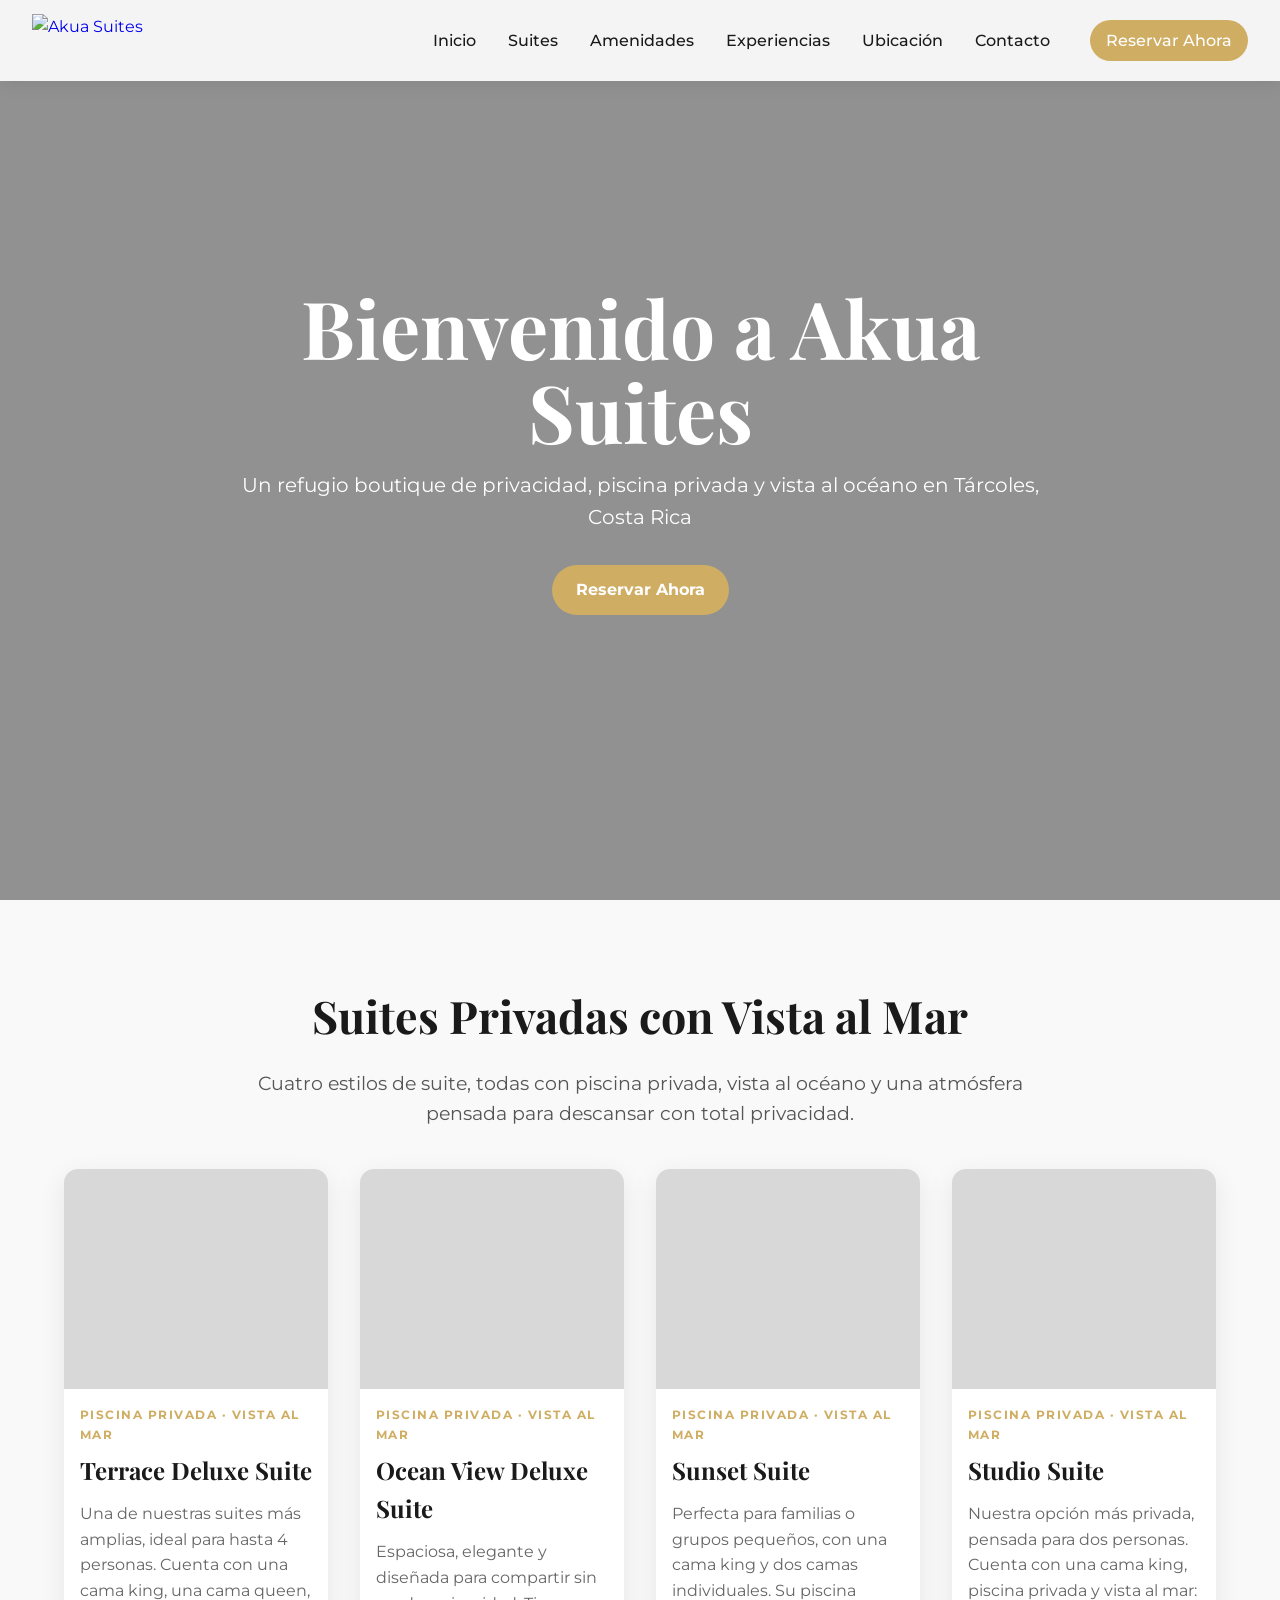
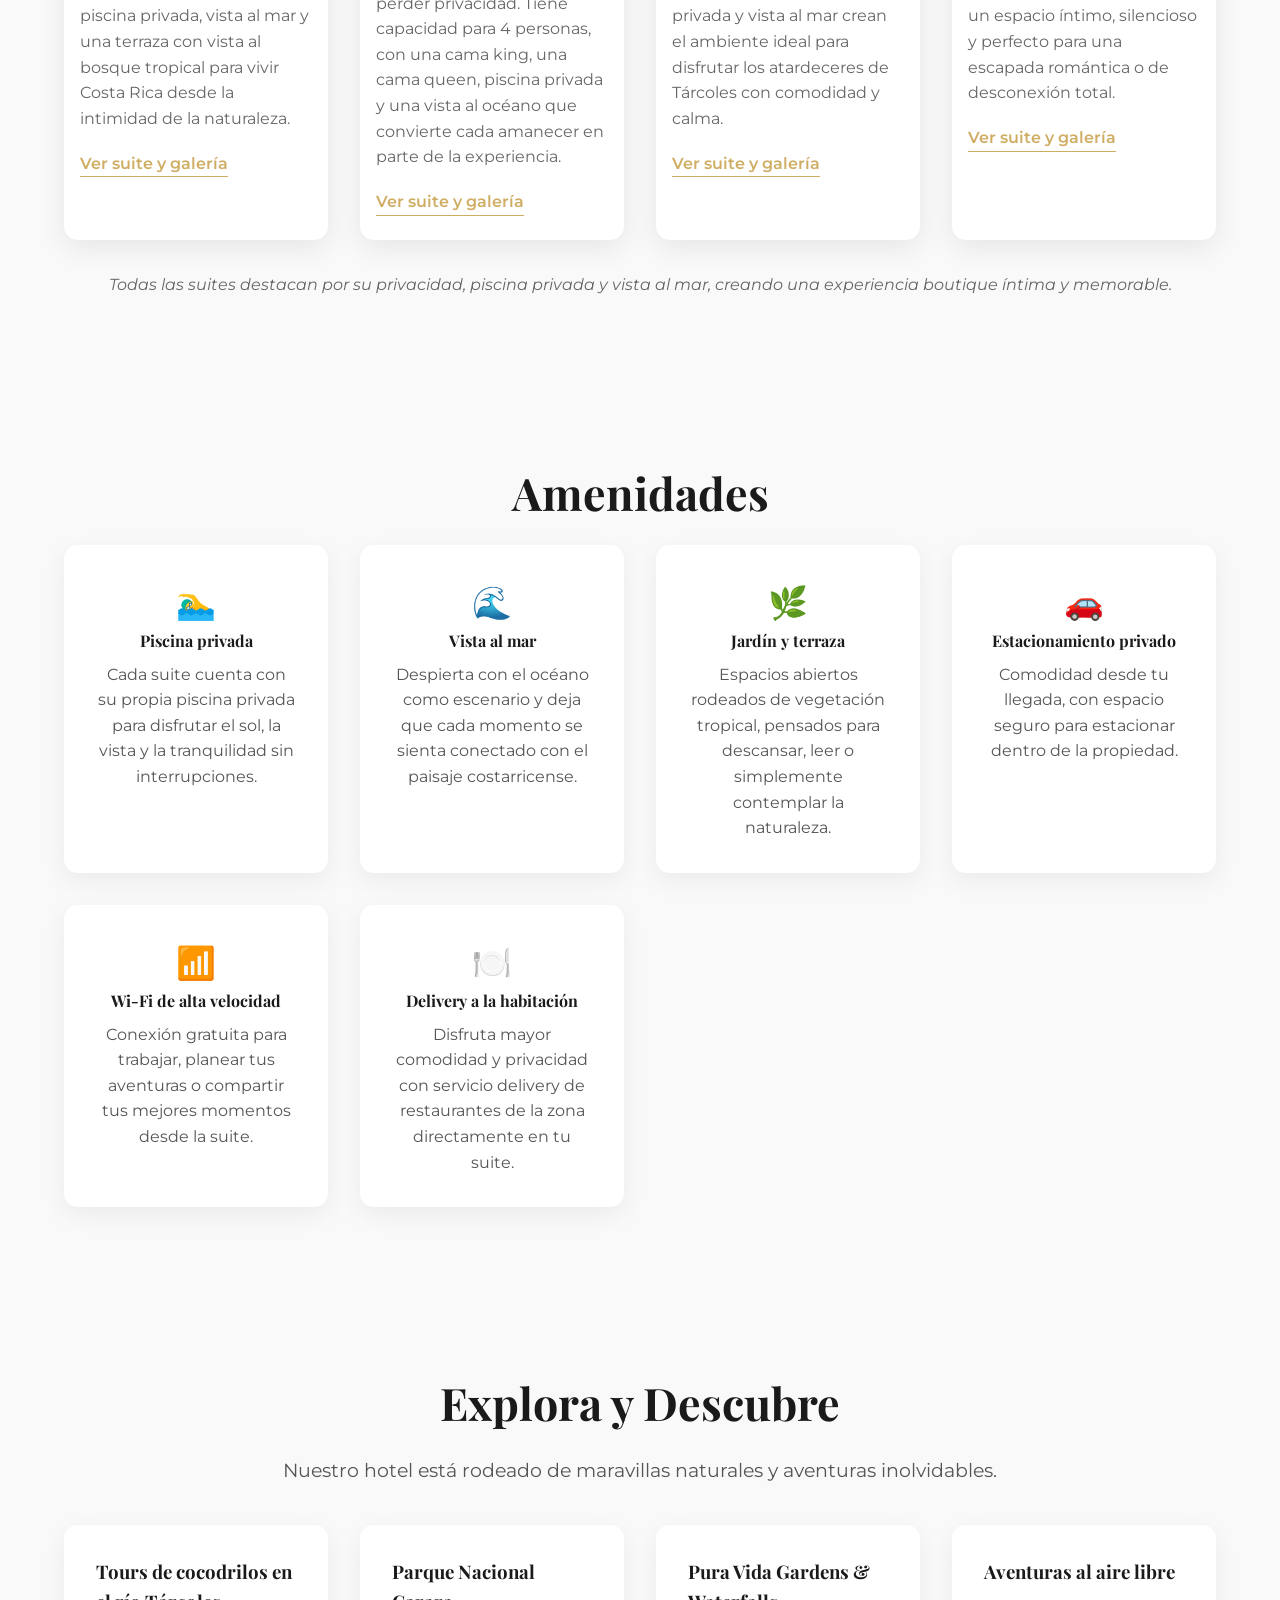
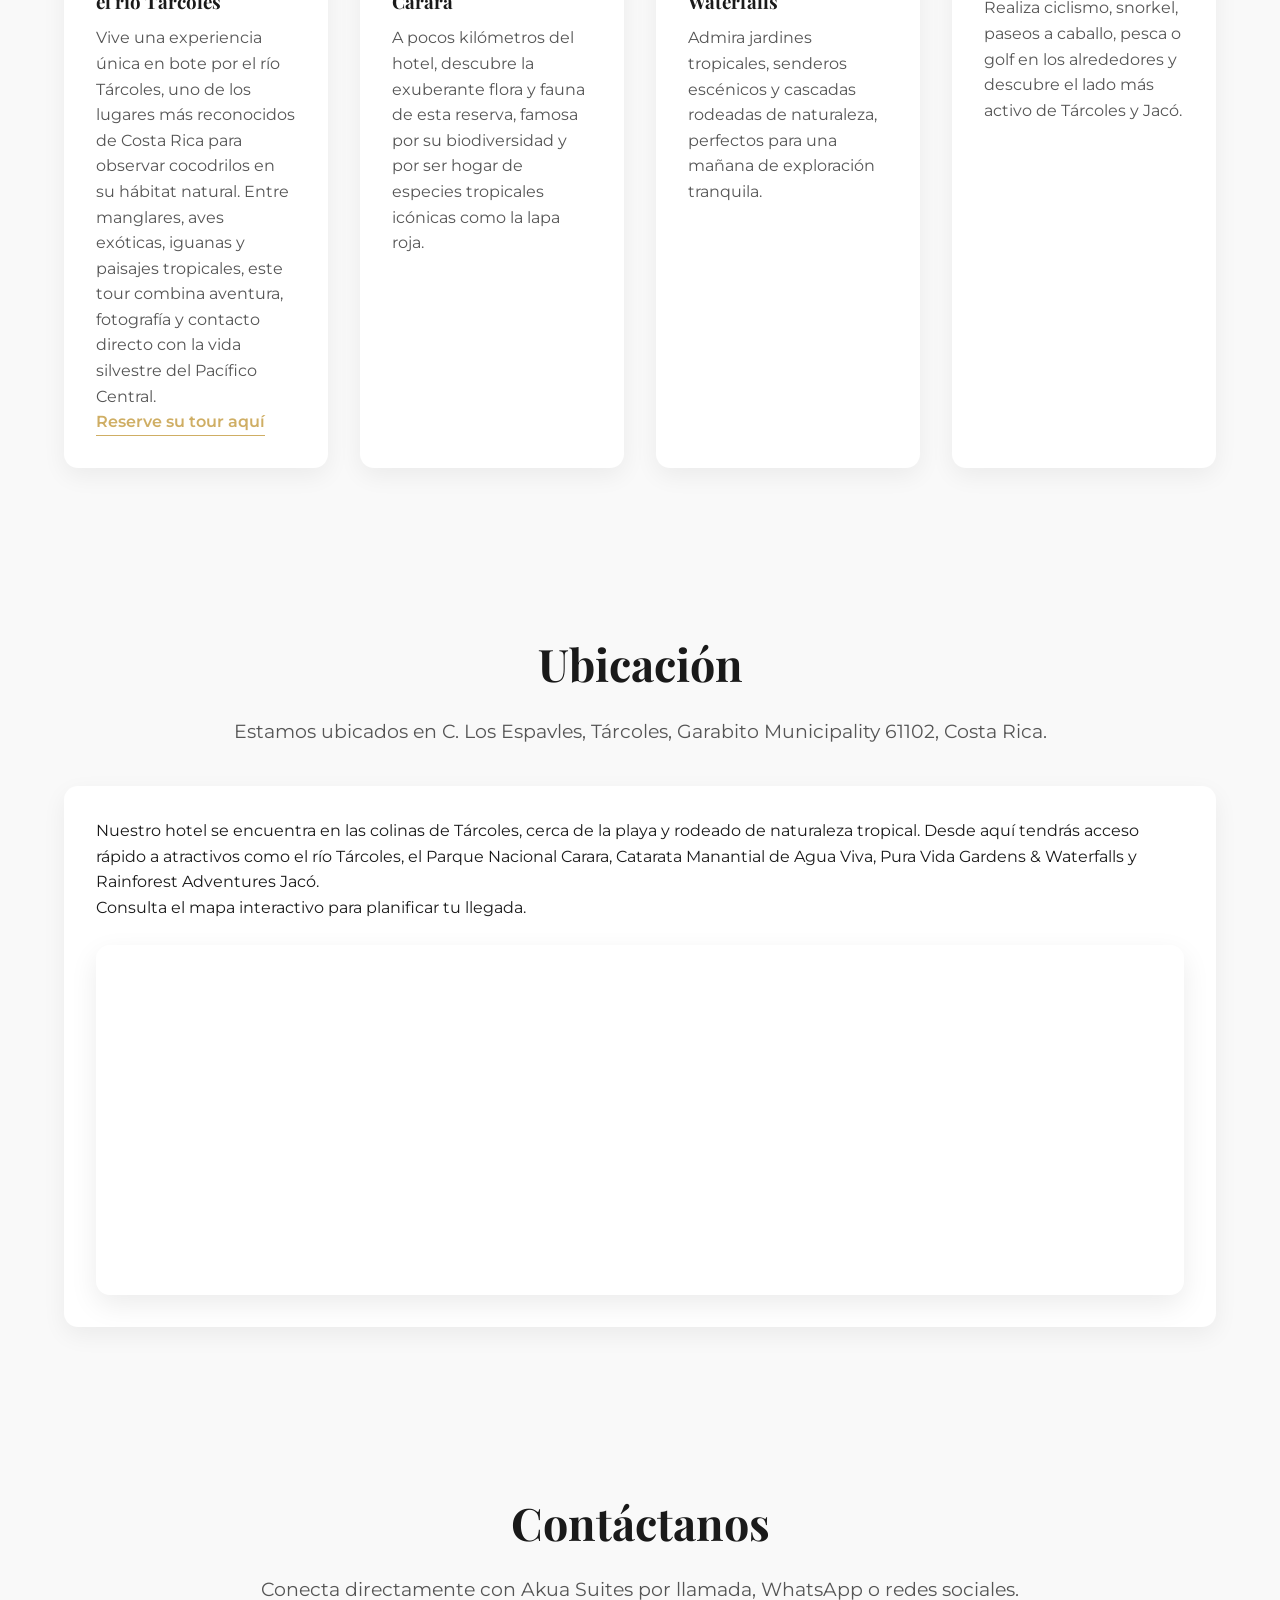
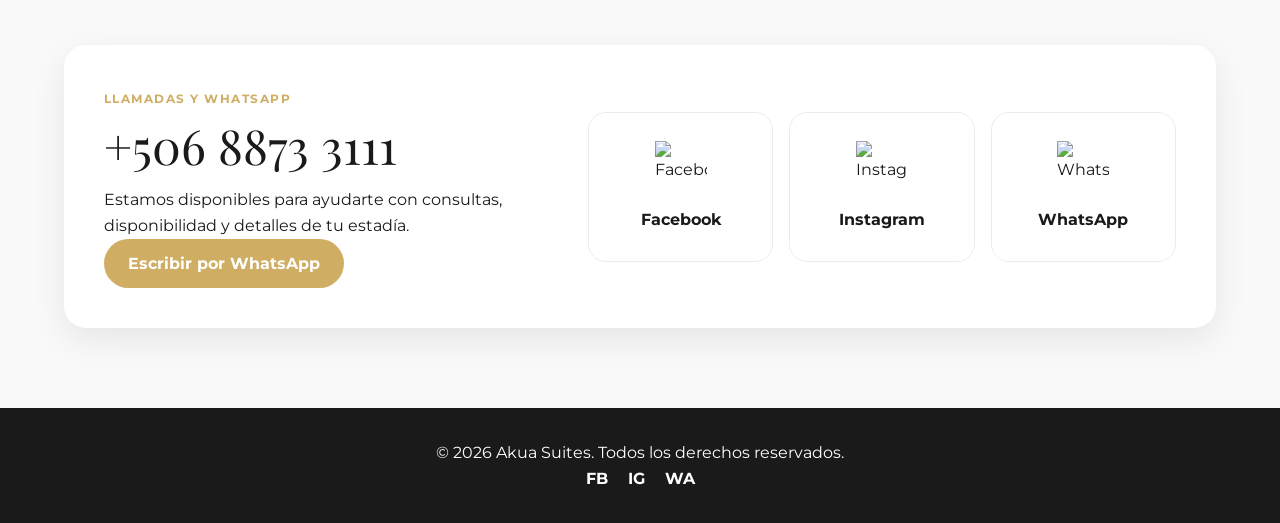
==== index.html @ 4c52f5fa "Add files via upload" ====
<!DOCTYPE html>
<html lang="es">
<head>
    <meta charset="UTF-8">
    <meta name="viewport" content="width=device-width, initial-scale=1.0">
    <title>Akua Suites – Boutique Ocean View Hotel in Tárcoles, Costa Rica</title>
    <link href="https://fonts.googleapis.com/css2?family=Playfair+Display:wght@400;600;700&family=Montserrat:wght@300;400;600&display=swap" rel="stylesheet">
    <link rel="stylesheet" href="styles.css">
    <script defer src="script.js"></script>
</head>
<body>
    
<header class="navbar">
    <a href="#home" class="brand" aria-label="Akua Suites inicio">
        <img src="images/logo.avif" alt="Akua Suites" class="logo-img">
    </a>
    <nav id="nav" class="nav-links">
        <a href="#home">Inicio</a>
        <a href="#suites">Suites</a>
        <a href="#amenities">Amenidades</a>
        <a href="#experiences">Experiencias</a>
        <a href="#location">Ubicación</a>
        <a href="#contact">Contacto</a>
        <a href="https://example.com/book" class="btn-book" target="_blank" rel="noopener">Reservar Ahora</a>
    </nav>
    <button class="hamburger" aria-label="Abrir menú de navegación" aria-expanded="false" aria-controls="nav">
        <span></span><span></span><span></span>
    </button>
</header>


    <section id="home" class="hero">
        <div class="hero-content">
            <h1>Bienvenido a Akua Suites</h1>
            <p>Un refugio boutique de privacidad, piscina privada y vista al océano en Tárcoles, Costa Rica</p>
            <a href="https://example.com/book" class="btn-primary" target="_blank" rel="noopener">Reservar Ahora</a>
        </div>
    </section>

    <section id="suites" class="section suites">
        <div class="container">
            <h2 class="section-title">Suites Privadas con Vista al Mar</h2>
            <p class="section-subtitle">Cuatro estilos de suite, todas con piscina privada, vista al océano y una atmósfera pensada para descansar con total privacidad.</p>
            <div class="suite-grid">

                <a class="suite-item suite-link reveal" href="suites/terrace-deluxe-suite.html" aria-label="Ver más fotos de Terrace Deluxe Suite">
                    <div class="suite-image" style="background-image:url('images/terrace-deluxe-suite.webp');"></div>
                    <div class="suite-card-content">
                        <p class="suite-label">Piscina privada · Vista al mar</p>
                        <h3>Terrace Deluxe Suite</h3>
                        <p>Una de nuestras suites más amplias, ideal para hasta 4 personas. Cuenta con una cama king, una cama queen, piscina privada, vista al mar y una terraza con vista al bosque tropical para vivir Costa Rica desde la intimidad de la naturaleza.</p>
                        <span class="text-link">Ver suite y galería</span>
                    </div>
                </a>

                <a class="suite-item suite-link reveal" href="suites/ocean-view-deluxe-suite.html" aria-label="Ver más fotos de Ocean View Deluxe Suite">
                    <div class="suite-image" style="background-image:url('images/ocean-view-deluxe-suite.webp');"></div>
                    <div class="suite-card-content">
                        <p class="suite-label">Piscina privada · Vista al mar</p>
                        <h3>Ocean View Deluxe Suite</h3>
                        <p>Espaciosa, elegante y diseñada para compartir sin perder privacidad. Tiene capacidad para 4 personas, con una cama king, una cama queen, piscina privada y una vista al océano que convierte cada amanecer en parte de la experiencia.</p>
                        <span class="text-link">Ver suite y galería</span>
                    </div>
                </a>

                <a class="suite-item suite-link reveal" href="suites/sunset-suite.html" aria-label="Ver más fotos de Sunset Suite">
                    <div class="suite-image" style="background-image:url('images/sunset-suite.jpg');"></div>
                    <div class="suite-card-content">
                        <p class="suite-label">Piscina privada · Vista al mar</p>
                        <h3>Sunset Suite</h3>
                        <p>Perfecta para familias o grupos pequeños, con una cama king y dos camas individuales. Su piscina privada y vista al mar crean el ambiente ideal para disfrutar los atardeceres de Tárcoles con comodidad y calma.</p>
                        <span class="text-link">Ver suite y galería</span>
                    </div>
                </a>

                <a class="suite-item suite-link reveal" href="suites/studio-suite.html" aria-label="Ver más fotos de Studio Suite">
                    <div class="suite-image" style="background-image:url('images/studio-suite.jpg');"></div>
                    <div class="suite-card-content">
                        <p class="suite-label">Piscina privada · Vista al mar</p>
                        <h3>Studio Suite</h3>
                        <p>Nuestra opción más privada, pensada para dos personas. Cuenta con una cama king, piscina privada y vista al mar: un espacio íntimo, silencioso y perfecto para una escapada romántica o de desconexión total.</p>
                        <span class="text-link">Ver suite y galería</span>
                    </div>
                </a>
            </div>
            <p class="suite-note">Todas las suites destacan por su privacidad, piscina privada y vista al mar, creando una experiencia boutique íntima y memorable.</p>
        </div>
    </section>

    <section id="amenities" class="section amenities">
        <div class="container">
            <h2 class="section-title">Amenidades</h2>
            <div class="amenities-grid">
                <div class="amenity-item reveal">
                    <span class="amenity-icon">🏊‍♂️</span>
                    <h4>Piscina privada</h4>
                    <p>Cada suite cuenta con su propia piscina privada para disfrutar el sol, la vista y la tranquilidad sin interrupciones.</p>
                </div>
                <div class="amenity-item reveal">
                    <span class="amenity-icon">🌊</span>
                    <h4>Vista al mar</h4>
                    <p>Despierta con el océano como escenario y deja que cada momento se sienta conectado con el paisaje costarricense.</p>
                </div>
                <div class="amenity-item reveal">
                    <span class="amenity-icon">🌿</span>
                    <h4>Jardín y terraza</h4>
                    <p>Espacios abiertos rodeados de vegetación tropical, pensados para descansar, leer o simplemente contemplar la naturaleza.</p>
                </div>
                <div class="amenity-item reveal">
                    <span class="amenity-icon">🚗</span>
                    <h4>Estacionamiento privado</h4>
                    <p>Comodidad desde tu llegada, con espacio seguro para estacionar dentro de la propiedad.</p>
                </div>
                <div class="amenity-item reveal">
                    <span class="amenity-icon">📶</span>
                    <h4>Wi‑Fi de alta velocidad</h4>
                    <p>Conexión gratuita para trabajar, planear tus aventuras o compartir tus mejores momentos desde la suite.</p>
                </div>
                <div class="amenity-item reveal">
                    <span class="amenity-icon">🍽️</span>
                    <h4>Delivery a la habitación</h4>
                    <p>Disfruta mayor comodidad y privacidad con servicio delivery de restaurantes de la zona directamente en tu suite.</p>
                </div>
            </div>
        </div>
    </section>

    <section id="experiences" class="section experiences">
        <div class="container">
            <h2 class="section-title">Explora y Descubre</h2>
            <p class="section-subtitle">Nuestro hotel está rodeado de maravillas naturales y aventuras inolvidables.</p>
            <div class="experience-grid">
                <div class="experience-item reveal">
                    <h3>Tours de cocodrilos en el río Tárcoles</h3>
                    <p>Vive una experiencia única en bote por el río Tárcoles, uno de los lugares más reconocidos de Costa Rica para observar cocodrilos en su hábitat natural. Entre manglares, aves exóticas, iguanas y paisajes tropicales, este tour combina aventura, fotografía y contacto directo con la vida silvestre del Pacífico Central.</p>
                    <a href="https://crocodilemantour.com/" class="text-link" target="_blank" rel="noopener">Reserve su tour aquí</a>
                </div>
                <div class="experience-item reveal">
                    <h3>Parque Nacional Carara</h3>
                    <p>A pocos kilómetros del hotel, descubre la exuberante flora y fauna de esta reserva, famosa por su biodiversidad y por ser hogar de especies tropicales icónicas como la lapa roja.</p>
                </div>
                <div class="experience-item reveal">
                    <h3>Pura Vida Gardens &amp; Waterfalls</h3>
                    <p>Admira jardines tropicales, senderos escénicos y cascadas rodeadas de naturaleza, perfectos para una mañana de exploración tranquila.</p>
                </div>
                <div class="experience-item reveal">
                    <h3>Aventuras al aire libre</h3>
                    <p>Realiza ciclismo, snorkel, paseos a caballo, pesca o golf en los alrededores y descubre el lado más activo de Tárcoles y Jacó.</p>
                </div>
            </div>
        </div>
    </section>

    <section id="location" class="section location">
        <div class="container">
            <h2 class="section-title">Ubicación</h2>
            <p class="section-subtitle">Estamos ubicados en C. Los Espavles, Tárcoles, Garabito Municipality 61102, Costa Rica.</p>
            <div class="location-content reveal">
                <p>Nuestro hotel se encuentra en las colinas de Tárcoles, cerca de la playa y rodeado de naturaleza tropical. Desde aquí tendrás acceso rápido a atractivos como el río Tárcoles, el Parque Nacional Carara, Catarata Manantial de Agua Viva, Pura Vida Gardens &amp; Waterfalls y Rainforest Adventures Jacó.</p>
                <p>Consulta el mapa interactivo para planificar tu llegada.</p>
            <div class="map-embed">
                <iframe src="https://www.google.com/maps/embed?pb=!1m18!1m12!1m3!1d31457.351206685635!2d-84.62336!3d9.751756799999999!2m3!1f0!2f0!3f0!3m2!1i1024!2i768!4f13.1!3m3!1m2!1s0x8fa1c9156c6d9d81%3A0x520a463e23514352!2sAkua%20Suites!5e0!3m2!1sen!2scr!4v1777778474526!5m2!1sen!2scr" width="600" height="450" style="border:0;" allowfullscreen="" loading="lazy" referrerpolicy="no-referrer-when-downgrade"></iframe>
            </div>
            </div>
        </div>
    </section>

    <section id="contact" class="section contact">
        <div class="container">
            <h2 class="section-title">Contáctanos</h2>
            <p class="section-subtitle">Conecta directamente con Akua Suites por llamada, WhatsApp o redes sociales.</p>

            <div class="contact-social-panel reveal">
                <div class="contact-card">
                    <span class="contact-label">Llamadas y WhatsApp</span>
                    <a href="tel:+50688733111" class="contact-phone">+506 8873 3111</a>
                    <p>Estamos disponibles para ayudarte con consultas, disponibilidad y detalles de tu estadía.</p>
                    <a href="https://wa.me/50688733111" class="btn-primary" target="_blank" rel="noopener">Escribir por WhatsApp</a>
                </div>

                <div class="social-contact-grid">
                    <a href="https://www.facebook.com/Akuasuites/" class="social-card" target="_blank" rel="noopener" aria-label="Facebook de Akua Suites">
                        <img src="images/facebook-icon.png" alt="Facebook">
                        <span>Facebook</span>
                    </a>
                    <a href="https://www.instagram.com/akuasuites/" class="social-card" target="_blank" rel="noopener" aria-label="Instagram de Akua Suites">
                        <img src="images/instagram-icon.avif" alt="Instagram">
                        <span>Instagram</span>
                    </a>
                    <a href="https://wa.me/50688733111" class="social-card" target="_blank" rel="noopener" aria-label="WhatsApp de Akua Suites">
                        <img src="images/whatsapp-icon.avif" alt="WhatsApp">
                        <span>WhatsApp</span>
                    </a>
                </div>
            </div>
        </div>
    </section>

    <footer class="footer">
        <div class="container">
            <p>&copy; 2026 Akua Suites. Todos los derechos reservados.</p>
            <div class="social-icons">
                <a href="https://www.facebook.com/Akuasuites/" aria-label="Facebook" target="_blank" rel="noopener">FB</a>
                <a href="https://www.instagram.com/akuasuites/" aria-label="Instagram" target="_blank" rel="noopener">IG</a>
                <a href="https://wa.me/50688733111" aria-label="WhatsApp" target="_blank" rel="noopener">WA</a>
            </div>
        </div>
    </footer>
</body>
</html>
---- styles.css ----
/*
 * Akua Suites Web Styles
 */

:root {
  --primary-color: #1a1a1a;
  --accent-color: #cfae64;
  --light-color: #ffffff;
  --font-serif: 'Playfair Display', serif;
  --font-sans: 'Montserrat', sans-serif;
}

* {
  margin: 0;
  padding: 0;
  box-sizing: border-box;
}

html {
  scroll-padding-top: 92px;
}

body {
  font-family: var(--font-sans);
  line-height: 1.6;
  color: var(--primary-color);
  background-color: #f9f9f9;
  scroll-behavior: smooth;
}

.navbar {
  position: fixed;
  top: 0;
  width: 100%;
  min-height: 78px;
  background-color: rgba(255, 255, 255, 0.9);
  backdrop-filter: blur(16px);
  -webkit-backdrop-filter: blur(16px);
  box-shadow: 0 2px 18px rgba(0, 0, 0, 0.08);
  display: flex;
  justify-content: space-between;
  align-items: center;
  padding: 0.85rem 2rem;
  z-index: 1000;
}

.brand {
  display: inline-flex;
  align-items: center;
  text-decoration: none;
}

.logo-img {
  height: 54px;
  width: auto;
  display: block;
  object-fit: contain;
}

.navbar .nav-links {
  display: flex;
  gap: 1rem;
  align-items: center;
}

.navbar .nav-links a {
  text-decoration: none;
  color: var(--primary-color);
  font-weight: 500;
  position: relative;
  padding: 0.5rem;
  transition: color 0.3s ease;
}

.navbar .nav-links a:hover {
  color: var(--accent-color);
}

.btn-book {
  background-color: var(--accent-color);
  color: var(--light-color) !important;
  padding: 0.5rem 1rem !important;
  border-radius: 999px;
  font-weight: bold;
  margin-left: 1rem;
  text-decoration: none;
}

.btn-book:hover {
  background-color: #a88841;
}

.hamburger {
  display: none;
  flex-direction: column;
  cursor: pointer;
  background: transparent;
  border: none;
  padding: 0.5rem;
}

.hamburger span {
  height: 2px;
  width: 25px;
  background: var(--primary-color);
  margin-bottom: 5px;
  border-radius: 2px;
}

.hero {
  height: 100vh;
  background-image: url('images/hero.avif');
  background-size: cover;
  background-position: center;
  position: relative;
  display: flex;
  align-items: center;
  justify-content: center;
  text-align: center;
  color: var(--light-color);
}

.hero::before,
.suite-detail-hero::before {
  content: '';
  position: absolute;
  inset: 0;
  background: rgba(0, 0, 0, 0.42);
}

.hero-content,
.suite-detail-hero-content {
  position: relative;
  max-width: 850px;
  padding: 1rem;
}

.hero h1,
.suite-detail-hero h1 {
  font-family: var(--font-serif);
  font-size: clamp(2.6rem, 7vw, 5rem);
  line-height: 1.05;
  margin-bottom: 1rem;
}

.hero p,
.suite-detail-hero p {
  font-size: 1.25rem;
  margin-bottom: 2rem;
}

.btn-primary,
.btn-secondary {
  background-color: var(--accent-color);
  color: var(--light-color);
  padding: 0.75rem 1.5rem;
  border-radius: 999px;
  text-decoration: none;
  font-weight: bold;
  transition: background-color 0.3s ease, color 0.3s ease, transform 0.3s ease;
  display: inline-block;
}

.btn-primary:hover,
.btn-secondary:hover {
  background-color: #a88841;
  color: var(--light-color);
  transform: translateY(-2px);
}

.btn-secondary {
  background-color: transparent;
  border: 2px solid var(--accent-color);
  color: var(--accent-color);
}

.btn-secondary:hover {
  background-color: var(--accent-color);
  color: var(--light-color);
}

.section {
  padding: 5rem 0;
}

.container {
  width: 90%;
  max-width: 1200px;
  margin: 0 auto;
}

.section-title {
  font-family: var(--font-serif);
  font-size: clamp(2rem, 4vw, 2.8rem);
  margin-bottom: 1rem;
  text-align: center;
}

.section-subtitle {
  font-size: 1.2rem;
  margin: 0 auto 2.5rem;
  text-align: center;
  color: #555;
  max-width: 850px;
}

.suite-grid {
  display: grid;
  grid-template-columns: repeat(auto-fit, minmax(260px, 1fr));
  gap: 2rem;
}

.suite-item {
  background-color: #fff;
  border-radius: 14px;
  overflow: hidden;
  box-shadow: 0 8px 28px rgba(0, 0, 0, 0.08);
  text-align: left;
  transition: transform 0.35s ease, box-shadow 0.35s ease;
}

.suite-link {
  display: block;
  color: inherit;
  text-decoration: none;
}

.suite-item:hover {
  transform: translateY(-7px);
  box-shadow: 0 16px 38px rgba(0, 0, 0, 0.15);
}

.suite-image {
  height: 220px;
  background-size: cover;
  background-position: center;
  background-color: #d8d8d8;
}

.suite-card-content {
  padding-bottom: 1.5rem;
}

.suite-label {
  margin: 1rem 1rem 0.25rem !important;
  color: var(--accent-color) !important;
  font-size: 0.78rem;
  text-transform: uppercase;
  letter-spacing: 0.12em;
  font-weight: 700;
}

.suite-item h3 {
  font-family: var(--font-serif);
  font-size: 1.5rem;
  margin: 0.35rem 1rem 0.75rem;
}

.suite-item p {
  margin: 0 1rem 1.2rem;
  color: #666;
}

.suite-note {
  margin-top: 2rem;
  font-style: italic;
  text-align: center;
  color: #666;
}

.amenities-grid,
.experience-grid,
.suite-facts {
  display: grid;
  gap: 2rem;
}

.amenities-grid {
  grid-template-columns: repeat(auto-fit, minmax(220px, 1fr));
}

.experience-grid {
  grid-template-columns: repeat(auto-fit, minmax(250px, 1fr));
}

.amenity-item,
.experience-item,
.fact-card {
  background-color: #fff;
  padding: 2rem;
  border-radius: 14px;
  text-align: center;
  box-shadow: 0 8px 24px rgba(0, 0, 0, 0.06);
  transition: transform 0.3s ease;
}

.experience-item {
  text-align: left;
}

.amenity-item:hover,
.experience-item:hover,
.fact-card:hover {
  transform: translateY(-5px);
}

.amenity-icon {
  font-size: 2rem;
  margin-bottom: 0.5rem;
}

.amenity-item h4,
.experience-item h3,
.fact-card h3 {
  font-family: var(--font-serif);
  margin-bottom: 0.5rem;
}

.amenity-item p,
.experience-item p,
.fact-card p {
  color: #555;
}

.text-link {
  display: inline-block;
  margin: 0 1rem;
  color: var(--accent-color);
  font-weight: 600;
  text-decoration: none;
  border-bottom: 1px solid var(--accent-color);
  transition: opacity 0.3s ease;
}

.experience-item .text-link {
  margin-left: 0;
}

.text-link:hover {
  opacity: 0.7;
}

.location-content {
  background-color: #fff;
  padding: 2rem;
  border-radius: 14px;
  box-shadow: 0 8px 24px rgba(0, 0, 0, 0.06);
}

.map-embed {
  width: 100%;
  height: 350px;
  border-radius: 14px;
  overflow: hidden;
  margin-top: 1.5rem;
  box-shadow: 0 10px 28px rgba(0, 0, 0, 0.08);
}

.map-embed iframe {
  width: 100%;
  height: 100%;
  display: block;
}

.contact-content {
  display: flex;
  flex-wrap: wrap;
  gap: 2rem;
}

.contact-form,
.contact-info {
  flex: 1 1 300px;
}

.contact-form label {
  display: block;
  margin-bottom: 0.5rem;
  font-weight: bold;
}

.contact-form input,
.contact-form textarea {
  width: 100%;
  padding: 0.75rem;
  border: 1px solid #ccc;
  border-radius: 8px;
  margin-bottom: 1rem;
}

.contact-info p {
  margin-bottom: 1rem;
}

.footer {
  background-color: var(--primary-color);
  color: var(--light-color);
  padding: 2rem 0;
  text-align: center;
}

.footer .social-icons a {
  margin: 0 0.5rem;
  color: var(--light-color);
  text-decoration: none;
  font-weight: bold;
}

.footer .social-icons a:hover {
  color: var(--accent-color);
}

/* Suite detail pages */
.suite-detail-hero {
  min-height: 78vh;
  background-size: cover;
  background-position: center;
  position: relative;
  display: flex;
  align-items: center;
  justify-content: center;
  text-align: center;
  color: var(--light-color);
  padding-top: 82px;
}

.suite-facts {
  grid-template-columns: repeat(auto-fit, minmax(220px, 1fr));
}

.suite-gallery {
  display: grid;
  grid-template-columns: 1.3fr 1fr 1fr;
  grid-auto-rows: 260px;
  gap: 1rem;
}

.gallery-item {
  background-size: cover;
  background-position: center;
  background-color: #d8d8d8;
  border-radius: 18px;
  overflow: hidden;
  position: relative;
}

.gallery-item::after {
  position: absolute;
  inset: auto 1rem 1rem 1rem;
  background: rgba(255, 255, 255, 0.82);
  color: #333;
  padding: 0.45rem 0.75rem;
  border-radius: 999px;
  font-size: 0.8rem;
  width: max-content;
}

.gallery-item.large {
  grid-row: span 2;
}

.suite-booking-panel {
  background: #fff;
  border-radius: 20px;
  padding: 2rem;
  box-shadow: 0 12px 35px rgba(0, 0, 0, 0.08);
  display: flex;
  align-items: center;
  justify-content: space-between;
  gap: 1.5rem;
  flex-wrap: wrap;
}

.back-link {
  display: inline-block;
  margin-bottom: 2rem;
  color: var(--accent-color);
  text-decoration: none;
  font-weight: 700;
}

/* Reveal animation */
.reveal {
  opacity: 0;
  transform: translateY(40px);
  transition: opacity 0.6s ease-out, transform 0.6s ease-out;
}

.reveal.active {
  opacity: 1;
  transform: translateY(0);
}

@media (max-width: 900px) {
  .navbar .nav-links {
    position: fixed;
    top: 0;
    right: -100%;
    height: 100vh;
    width: min(78%, 360px);
    background-color: rgba(255, 255, 255, 0.97);
    flex-direction: column;
    align-items: flex-start;
    padding: 6rem 2rem 2rem;
    transition: right 0.3s ease;
    box-shadow: -10px 0 30px rgba(0, 0, 0, 0.12);
  }

  .navbar .nav-links.open {
    right: 0;
  }

  .navbar .nav-links a {
    margin: 0.4rem 0;
    font-size: 1.05rem;
  }

  .navbar .hamburger {
    display: flex;
  }

  .btn-book {
    margin-left: 0;
  }

  .section {
    padding: 4rem 0;
  }

  .hero h1,
  .suite-detail-hero h1 {
    font-size: 2.7rem;
  }

  .hero p,
  .suite-detail-hero p {
    font-size: 1rem;
  }

  .logo-img {
    height: 46px;
  }

  .suite-gallery {
    grid-template-columns: 1fr;
    grid-auto-rows: 240px;
  }

  .gallery-item.large {
    grid-row: span 1;
  }
}

@media (prefers-reduced-motion: reduce) {
  * {
    scroll-behavior: auto !important;
    transition: none !important;
  }
}


/* Contact social section */
.contact-social-panel {
  background: #fff;
  border-radius: 22px;
  padding: 2.5rem;
  box-shadow: 0 12px 35px rgba(0, 0, 0, 0.08);
  display: grid;
  grid-template-columns: 1fr 1.3fr;
  gap: 2rem;
  align-items: center;
}

.contact-card {
  text-align: left;
}

.contact-label {
  display: inline-block;
  color: var(--accent-color);
  font-size: 0.78rem;
  text-transform: uppercase;
  letter-spacing: 0.12em;
  font-weight: 700;
  margin-bottom: 0.6rem;
}

.contact-phone {
  display: block;
  font-family: var(--font-serif);
  font-size: clamp(2rem, 4vw, 3rem);
  color: var(--primary-color);
  text-decoration: none;
  line-height: 1.1;
  margin-bottom: 1rem;
}

.contact-phone:hover {
  color: var(--accent-color);
}

.social-contact-grid {
  display: grid;
  grid-template-columns: repeat(3, 1fr);
  gap: 1rem;
}

.social-card {
  min-height: 150px;
  border: 1px solid rgba(0, 0, 0, 0.08);
  border-radius: 18px;
  padding: 1.25rem;
  text-decoration: none;
  color: var(--primary-color);
  display: flex;
  flex-direction: column;
  justify-content: center;
  align-items: center;
  gap: 0.85rem;
  transition: transform 0.3s ease, box-shadow 0.3s ease, border-color 0.3s ease;
}

.social-card:hover {
  transform: translateY(-5px);
  box-shadow: 0 14px 30px rgba(0, 0, 0, 0.12);
  border-color: var(--accent-color);
}

.social-card img {
  width: 52px;
  height: 52px;
  object-fit: contain;
}

.social-card span {
  font-weight: 700;
}

@media (max-width: 768px) {
  .contact-social-panel {
    grid-template-columns: 1fr;
    padding: 1.5rem;
  }

  .social-contact-grid {
    grid-template-columns: 1fr;
  }

  .social-card {
    min-height: 110px;
  }
}


/* Corrected contact section: social only */
.contact-social-panel {
  background: #fff;
  border-radius: 22px;
  padding: 2.5rem;
  box-shadow: 0 12px 35px rgba(0, 0, 0, 0.08);
  display: grid;
  grid-template-columns: 1fr 1.3fr;
  gap: 2rem;
  align-items: center;
}

.contact-card {
  text-align: left;
}

.contact-label {
  display: inline-block;
  color: var(--accent-color);
  font-size: 0.78rem;
  text-transform: uppercase;
  letter-spacing: 0.12em;
  font-weight: 700;
  margin-bottom: 0.6rem;
}

.contact-phone {
  display: block;
  font-family: var(--font-serif);
  font-size: clamp(2rem, 4vw, 3rem);
  color: var(--primary-color);
  text-decoration: none;
  line-height: 1.1;
  margin-bottom: 1rem;
}

.contact-phone:hover {
  color: var(--accent-color);
}

.social-contact-grid {
  display: grid;
  grid-template-columns: repeat(3, 1fr);
  gap: 1rem;
}

.social-card {
  min-height: 150px;
  border: 1px solid rgba(0, 0, 0, 0.08);
  border-radius: 18px;
  padding: 1.25rem;
  text-decoration: none;
  color: var(--primary-color);
  display: flex;
  flex-direction: column;
  justify-content: center;
  align-items: center;
  gap: 0.85rem;
  transition: transform 0.3s ease, box-shadow 0.3s ease, border-color 0.3s ease;
}

.social-card:hover {
  transform: translateY(-5px);
  box-shadow: 0 14px 30px rgba(0, 0, 0, 0.12);
  border-color: var(--accent-color);
}

.social-card img {
  width: 52px;
  height: 52px;
  object-fit: contain;
}

.social-card span {
  font-weight: 700;
}

@media (max-width: 768px) {
  .contact-social-panel {
    grid-template-columns: 1fr;
    padding: 1.5rem;
  }

  .social-contact-grid {
    grid-template-columns: 1fr;
  }

  .social-card {
    min-height: 110px;
  }
}
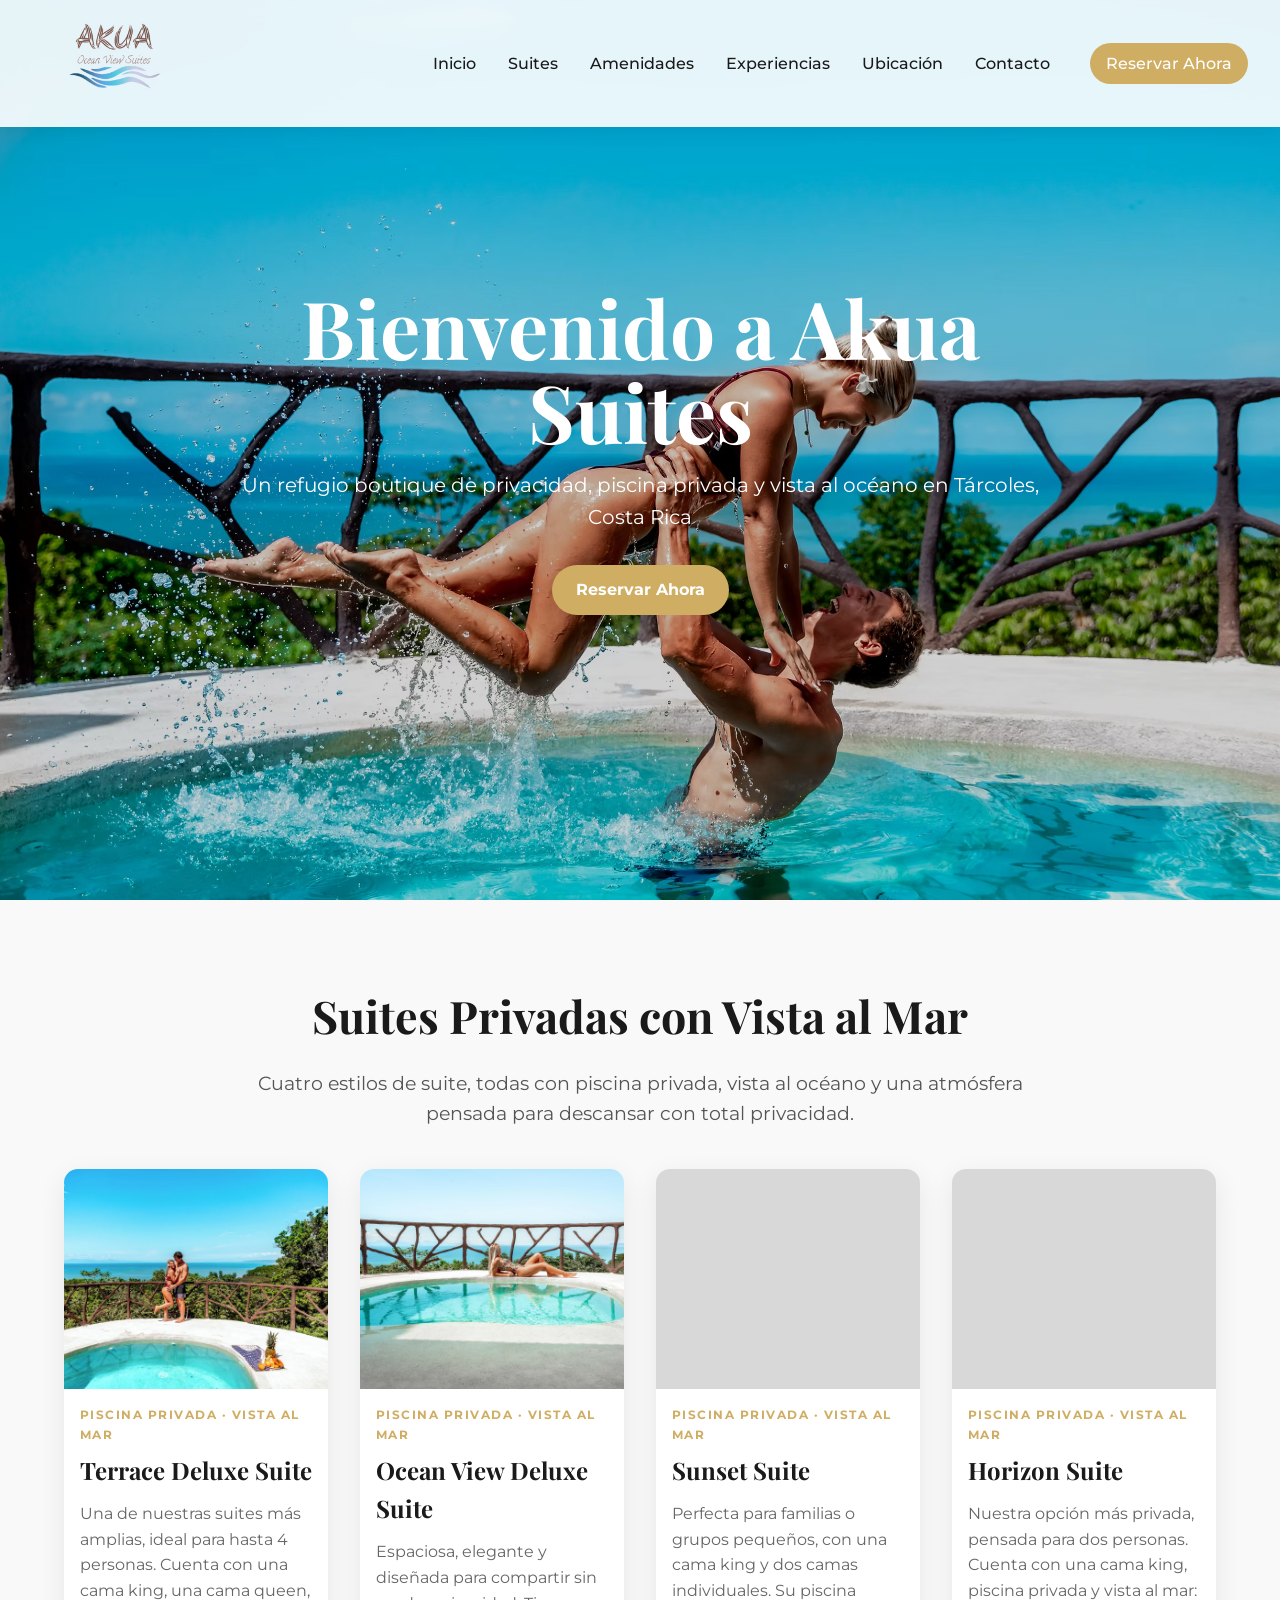
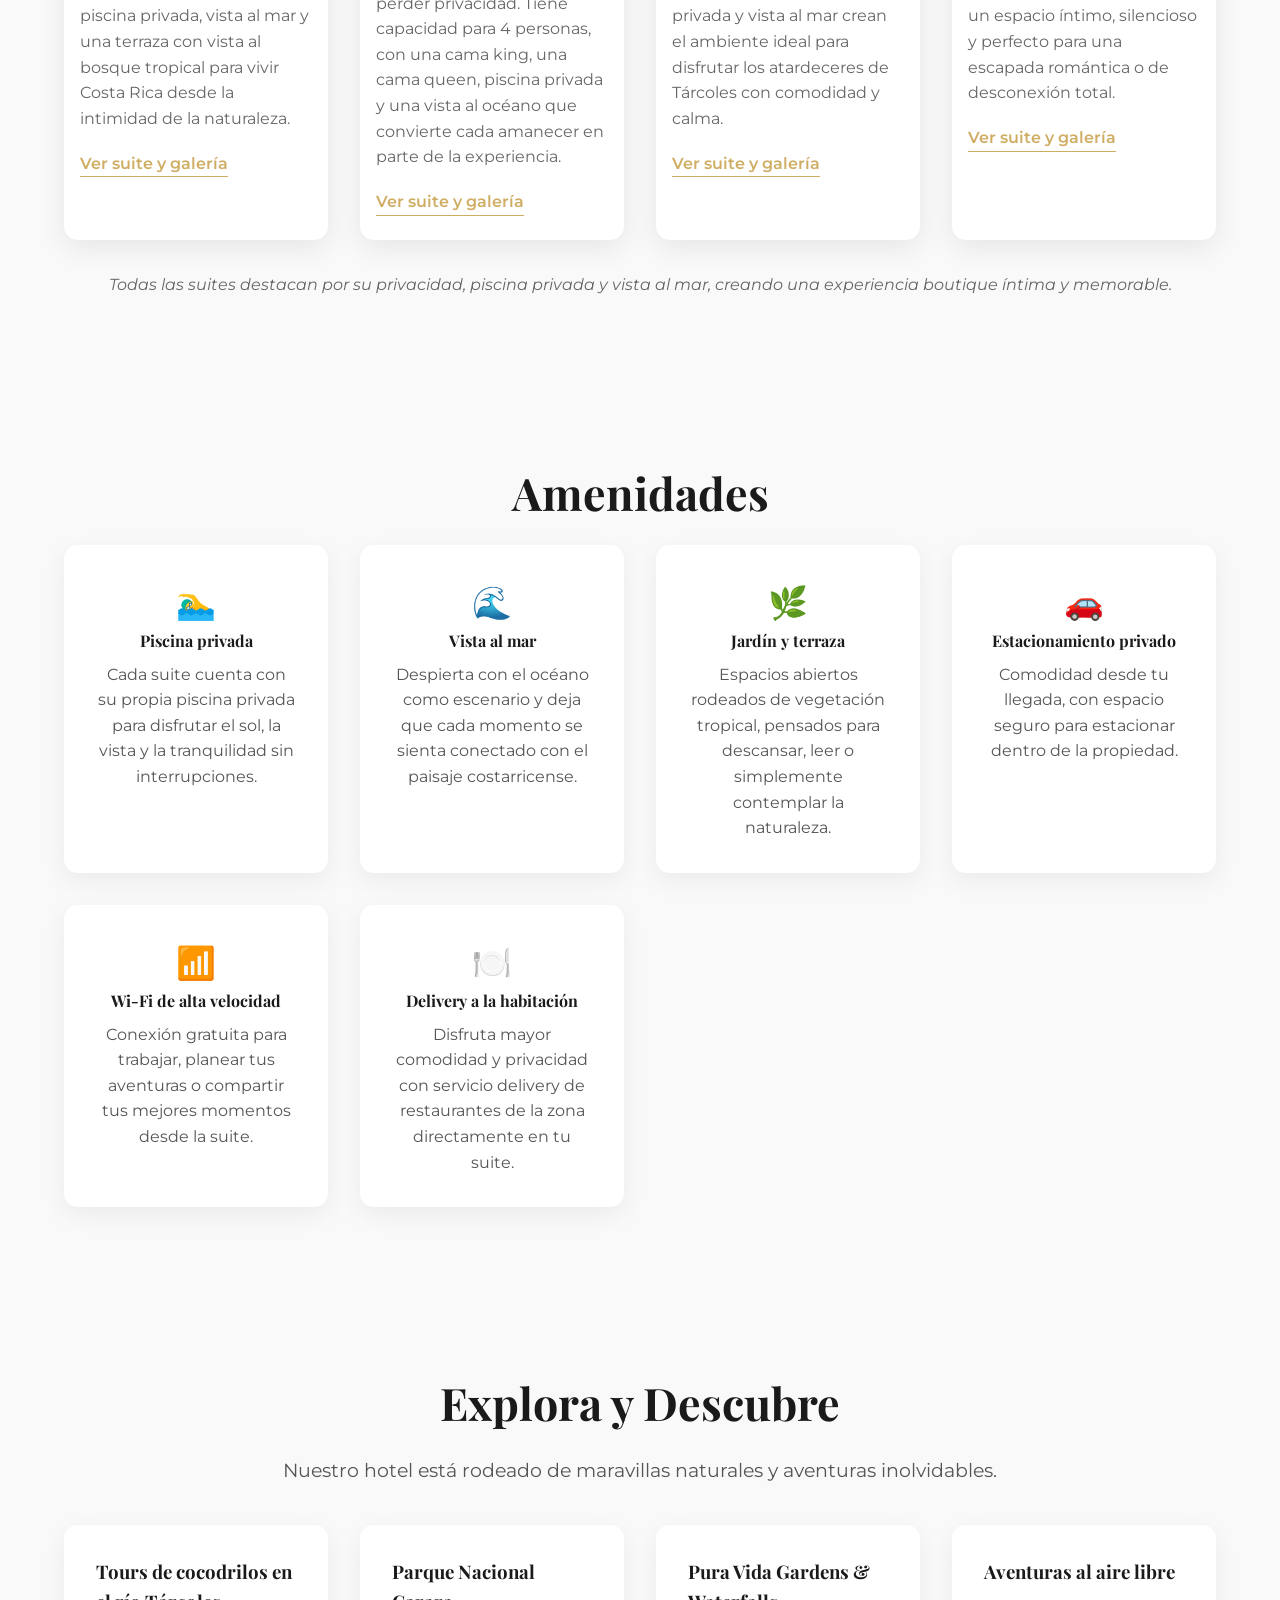
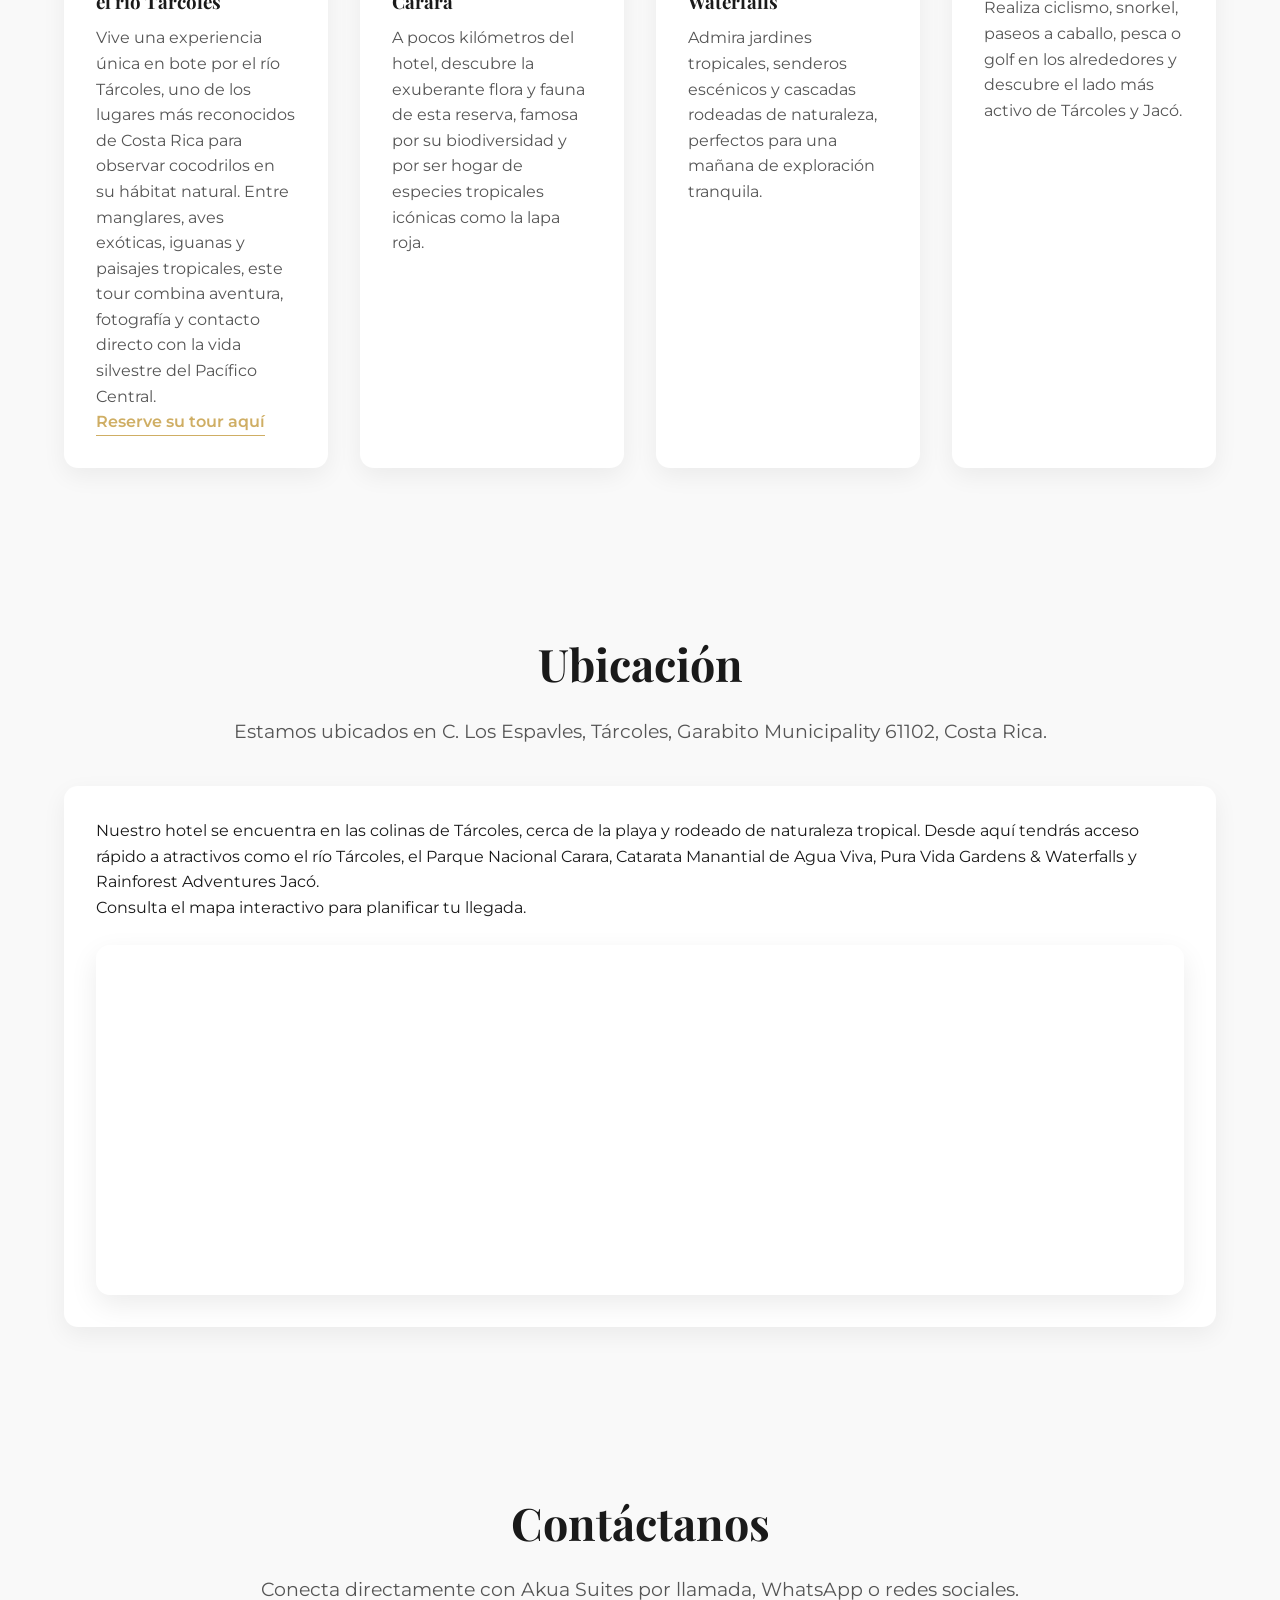
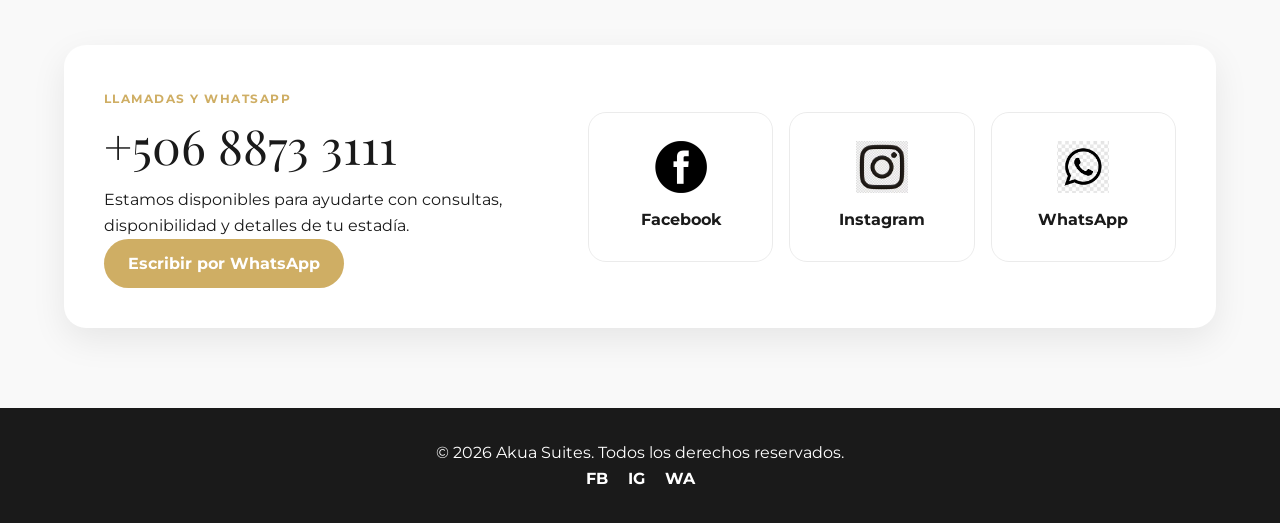
==== commit a818c7cc: "Add files via upload" ====
--- a/index.html
+++ b/index.html
@@ -73,11 +73,11 @@
                     </div>
                 </a>
 
-                <a class="suite-item suite-link reveal" href="suites/studio-suite.html" aria-label="Ver más fotos de Studio Suite">
+                <a class="suite-item suite-link reveal" href="suites/studio-suite.html" aria-label="Ver más fotos de Horizon Suite">
                     <div class="suite-image" style="background-image:url('images/studio-suite.jpg');"></div>
                     <div class="suite-card-content">
                         <p class="suite-label">Piscina privada · Vista al mar</p>
-                        <h3>Studio Suite</h3>
+                        <h3>Horizon Suite</h3>
                         <p>Nuestra opción más privada, pensada para dos personas. Cuenta con una cama king, piscina privada y vista al mar: un espacio íntimo, silencioso y perfecto para una escapada romántica o de desconexión total.</p>
                         <span class="text-link">Ver suite y galería</span>
                     </div>
@@ -133,7 +133,7 @@
                 <div class="experience-item reveal">
                     <h3>Tours de cocodrilos en el río Tárcoles</h3>
                     <p>Vive una experiencia única en bote por el río Tárcoles, uno de los lugares más reconocidos de Costa Rica para observar cocodrilos en su hábitat natural. Entre manglares, aves exóticas, iguanas y paisajes tropicales, este tour combina aventura, fotografía y contacto directo con la vida silvestre del Pacífico Central.</p>
-                    <a href="https://crocodilemantour.com/" class="text-link" target="_blank" rel="noopener">Reserve su tour aquí</a>
+                    <a href="https://wa.me/50688733111" class="text-link" target="_blank" rel="noopener">Reserve su tour aquí</a>
                 </div>
                 <div class="experience-item reveal">
                     <h3>Parque Nacional Carara</h3>
--- a/styles.css
+++ b/styles.css
@@ -51,7 +51,7 @@
 }
 
 .logo-img {
-  height: 54px;
+  height: 100px;
   width: auto;
   display: block;
   object-fit: contain;
@@ -120,12 +120,20 @@
   color: var(--light-color);
 }
 
-.hero::before,
+.hero::before {
+  content: '';
+  position: absolute;
+  inset: 0;
+  /* Main hero overlay (reduced) */
+  background: rgba(0, 0, 0, 0.18);
+}
+
 .suite-detail-hero::before {
   content: '';
   position: absolute;
   inset: 0;
-  background: rgba(0, 0, 0, 0.42);
+  /* Slightly clearer on suite pages */
+  background: rgba(0, 0, 0, 0.12);
 }
 
 .hero-content,
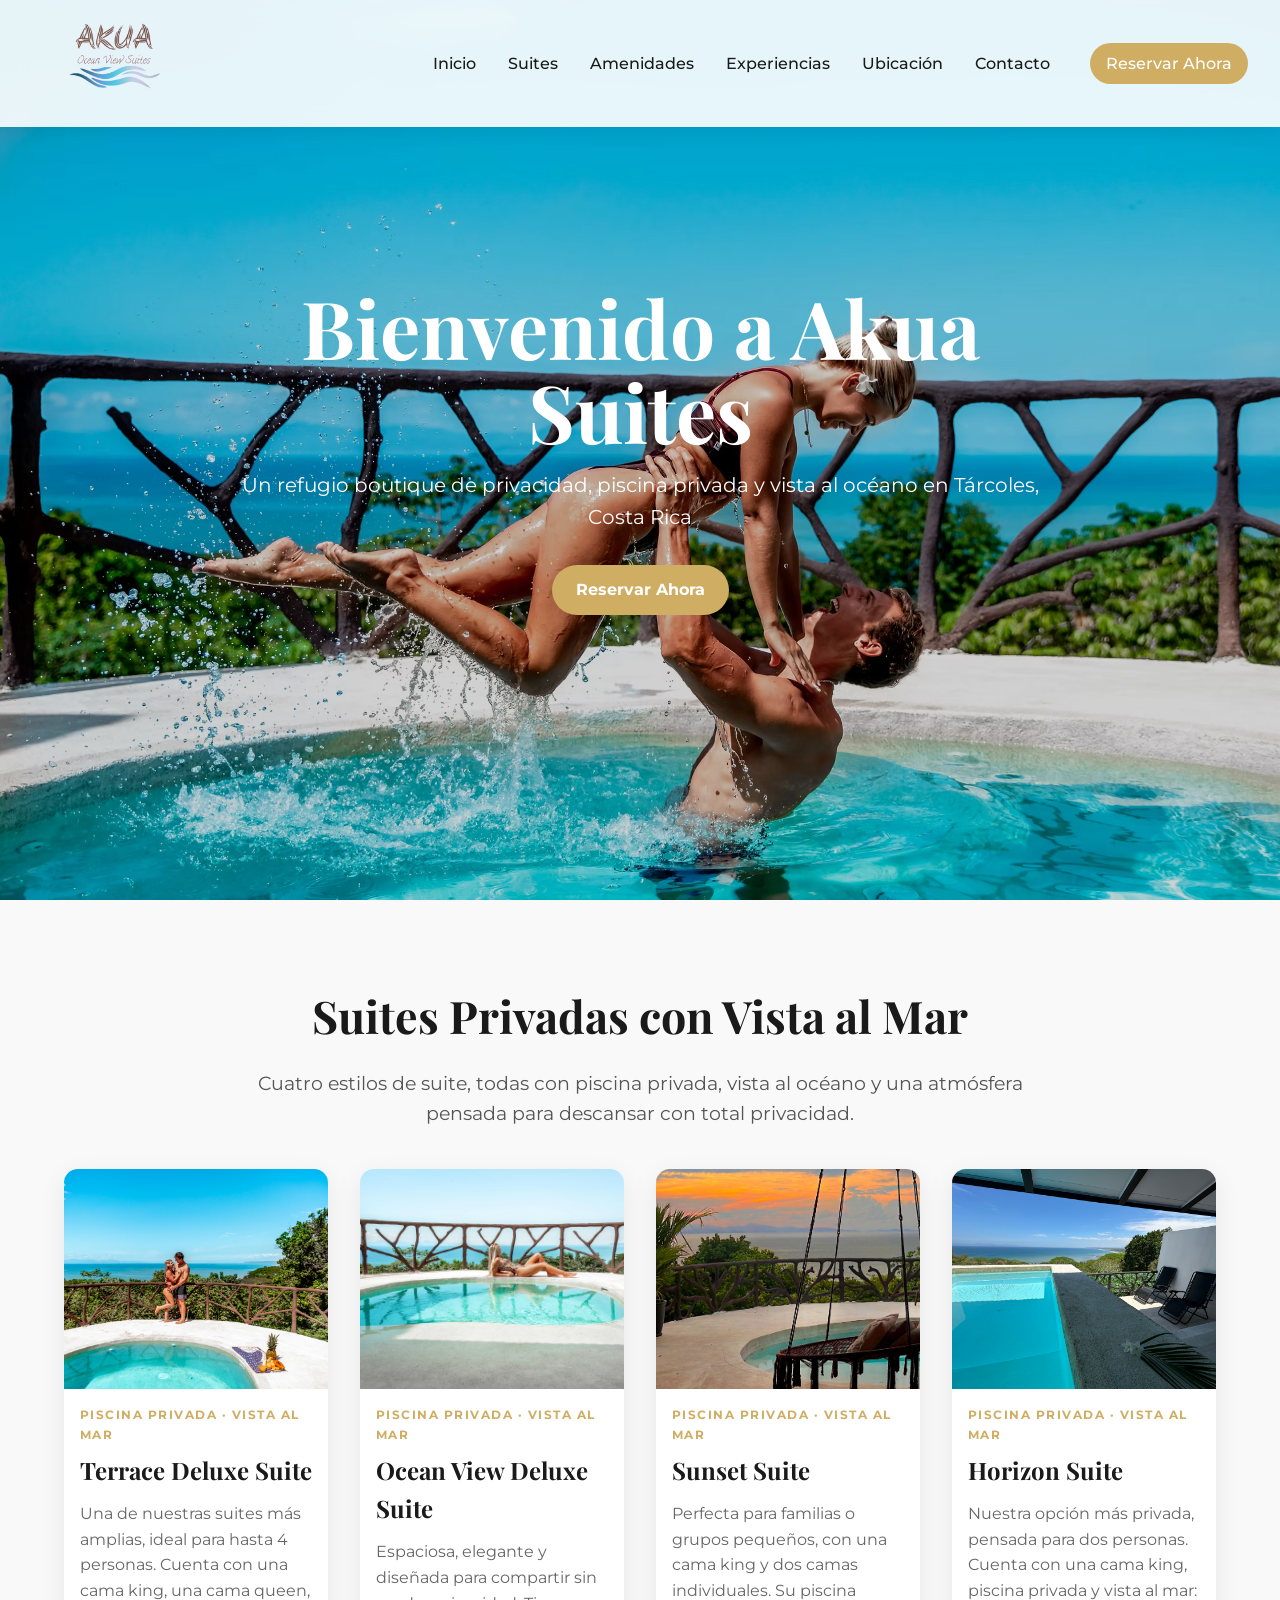
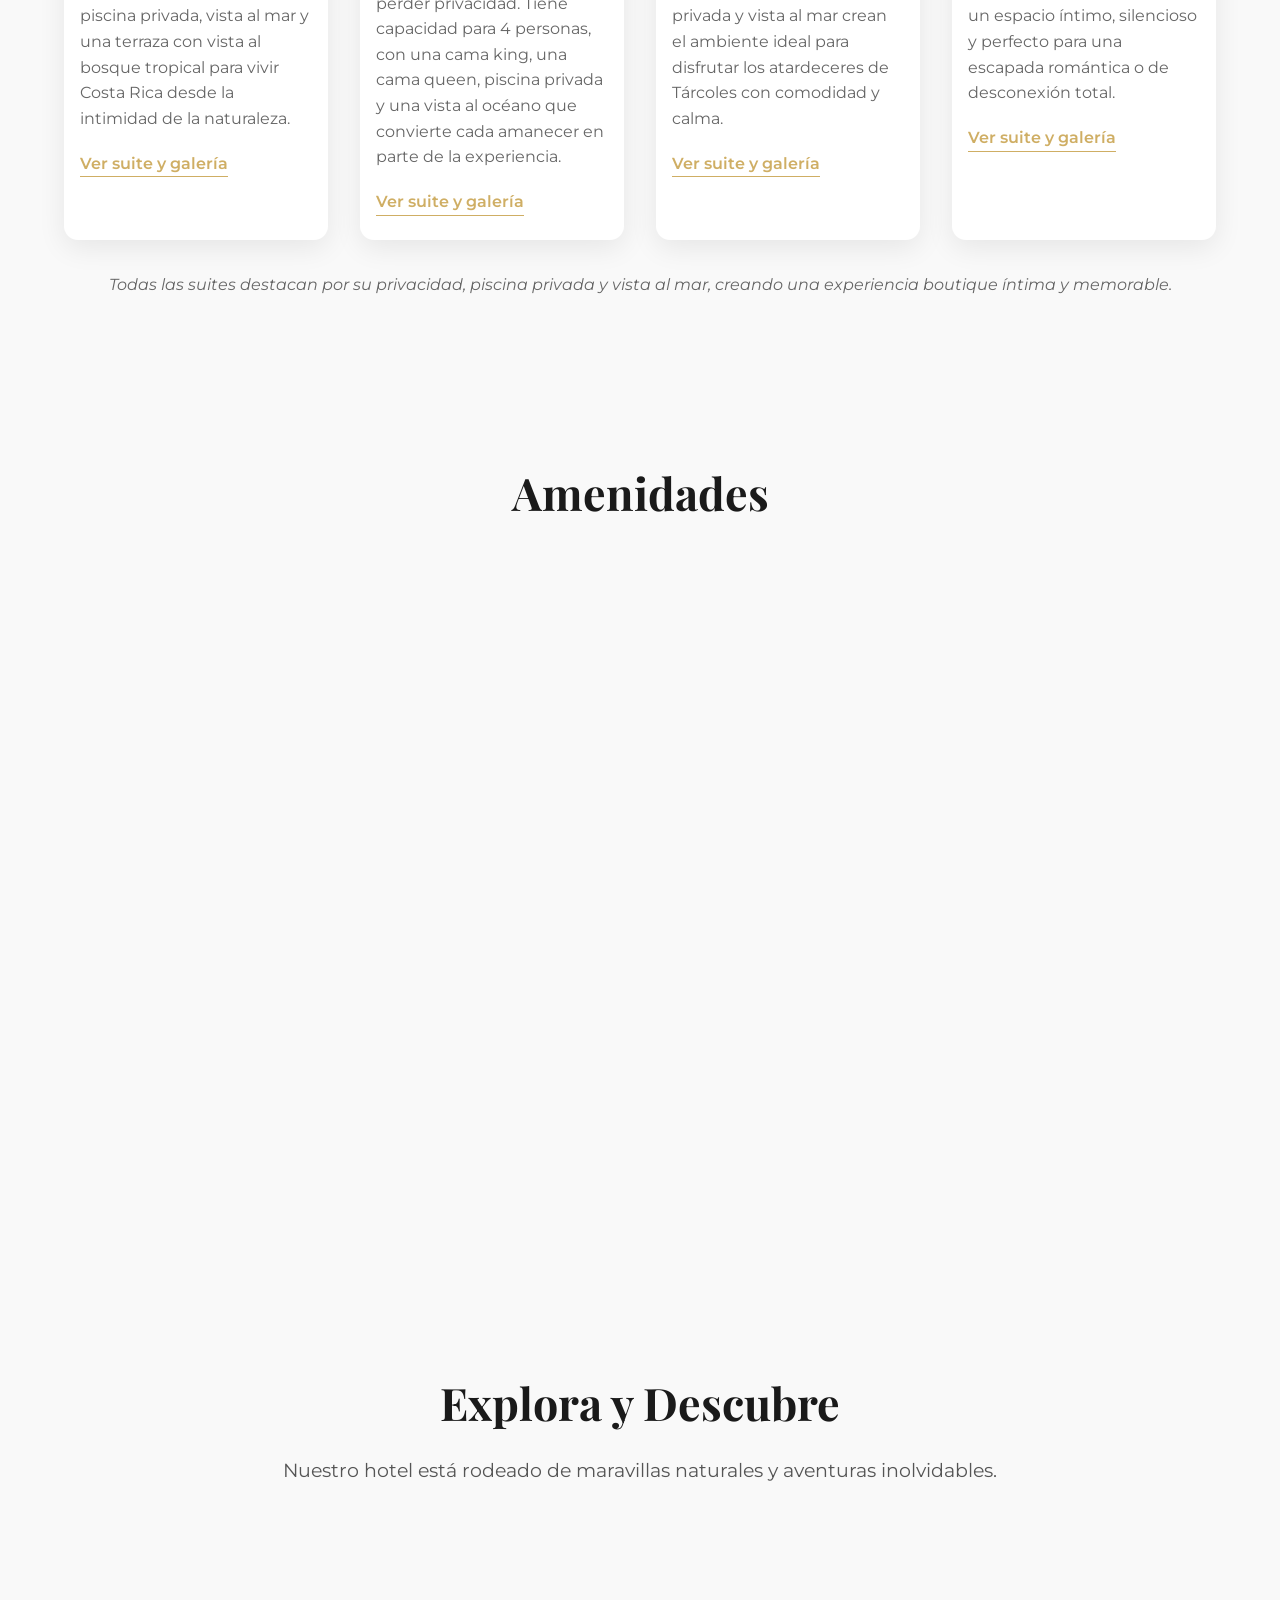
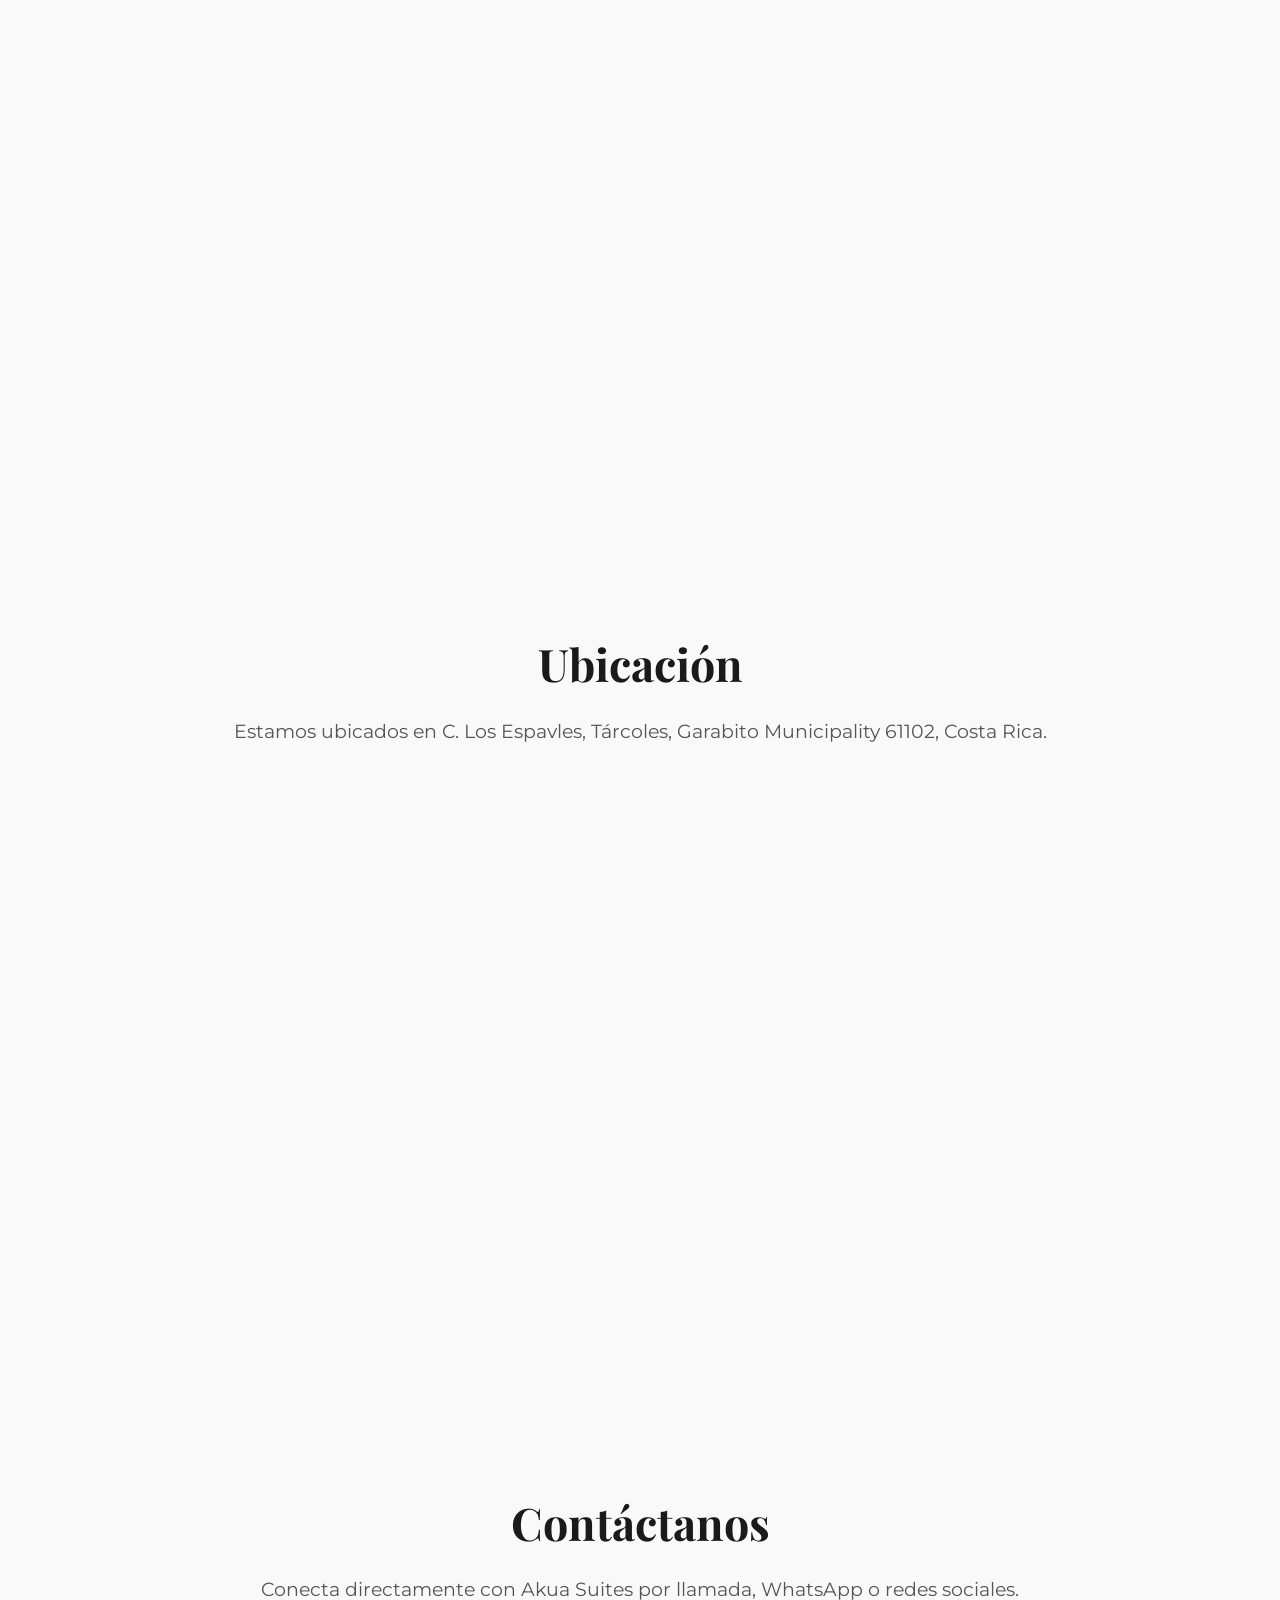
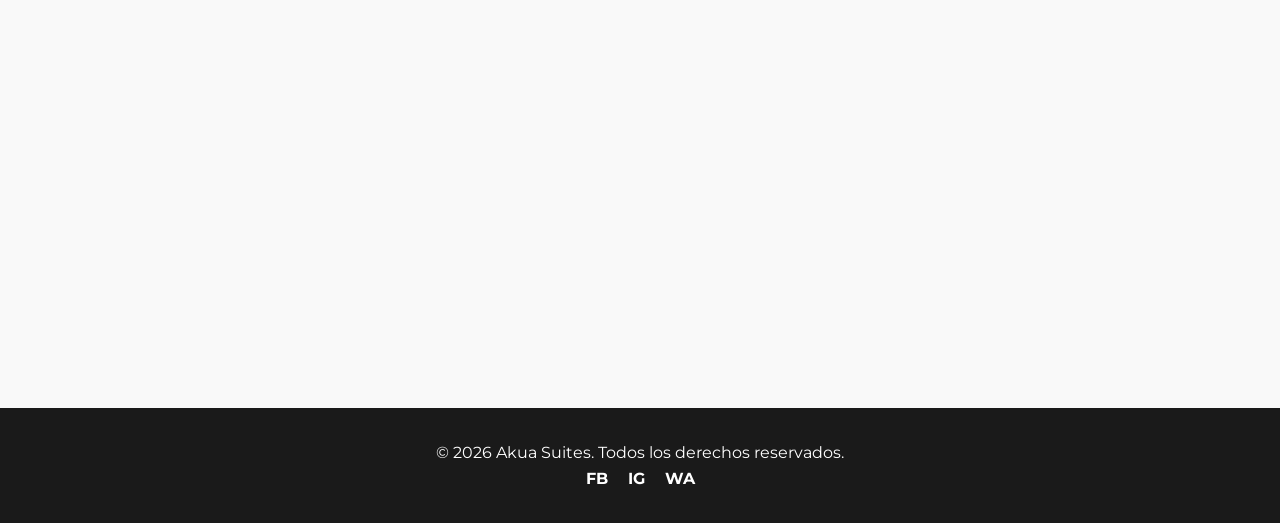
==== commit 8cc08845: "Fix 1" ====
--- a/index.html
+++ b/index.html
@@ -44,7 +44,7 @@
             <div class="suite-grid">
 
                 <a class="suite-item suite-link reveal" href="suites/terrace-deluxe-suite.html" aria-label="Ver más fotos de Terrace Deluxe Suite">
-                    <div class="suite-image" style="background-image:url('images/terrace-deluxe-suite.webp');"></div>
+                    <div class="suite-image" style="background-image:url('images/terrace-deluxe-suite.jpg');"></div>
                     <div class="suite-card-content">
                         <p class="suite-label">Piscina privada · Vista al mar</p>
                         <h3>Terrace Deluxe Suite</h3>
@@ -64,7 +64,7 @@
                 </a>
 
                 <a class="suite-item suite-link reveal" href="suites/sunset-suite.html" aria-label="Ver más fotos de Sunset Suite">
-                    <div class="suite-image" style="background-image:url('images/sunset-suite.jpg');"></div>
+                    <div class="suite-image" style="background-image:url('images/sunset-suite.jpeg');"></div>
                     <div class="suite-card-content">
                         <p class="suite-label">Piscina privada · Vista al mar</p>
                         <h3>Sunset Suite</h3>
@@ -74,7 +74,7 @@
                 </a>
 
                 <a class="suite-item suite-link reveal" href="suites/studio-suite.html" aria-label="Ver más fotos de Horizon Suite">
-                    <div class="suite-image" style="background-image:url('images/studio-suite.jpg');"></div>
+                    <div class="suite-image" style="background-image:url('images/studio-suite.jpeg');"></div>
                     <div class="suite-card-content">
                         <p class="suite-label">Piscina privada · Vista al mar</p>
                         <h3>Horizon Suite</h3>
@@ -184,11 +184,11 @@
                         <span>Facebook</span>
                     </a>
                     <a href="https://www.instagram.com/akuasuites/" class="social-card" target="_blank" rel="noopener" aria-label="Instagram de Akua Suites">
-                        <img src="images/instagram-icon.avif" alt="Instagram">
+                        <img src="images/instagam-icon.png" alt="Instagram">
                         <span>Instagram</span>
                     </a>
                     <a href="https://wa.me/50688733111" class="social-card" target="_blank" rel="noopener" aria-label="WhatsApp de Akua Suites">
-                        <img src="images/whatsapp-icon.avif" alt="WhatsApp">
+                        <img src="images/whatsapp-icon.png" alt="WhatsApp">
                         <span>WhatsApp</span>
                     </a>
                 </div>
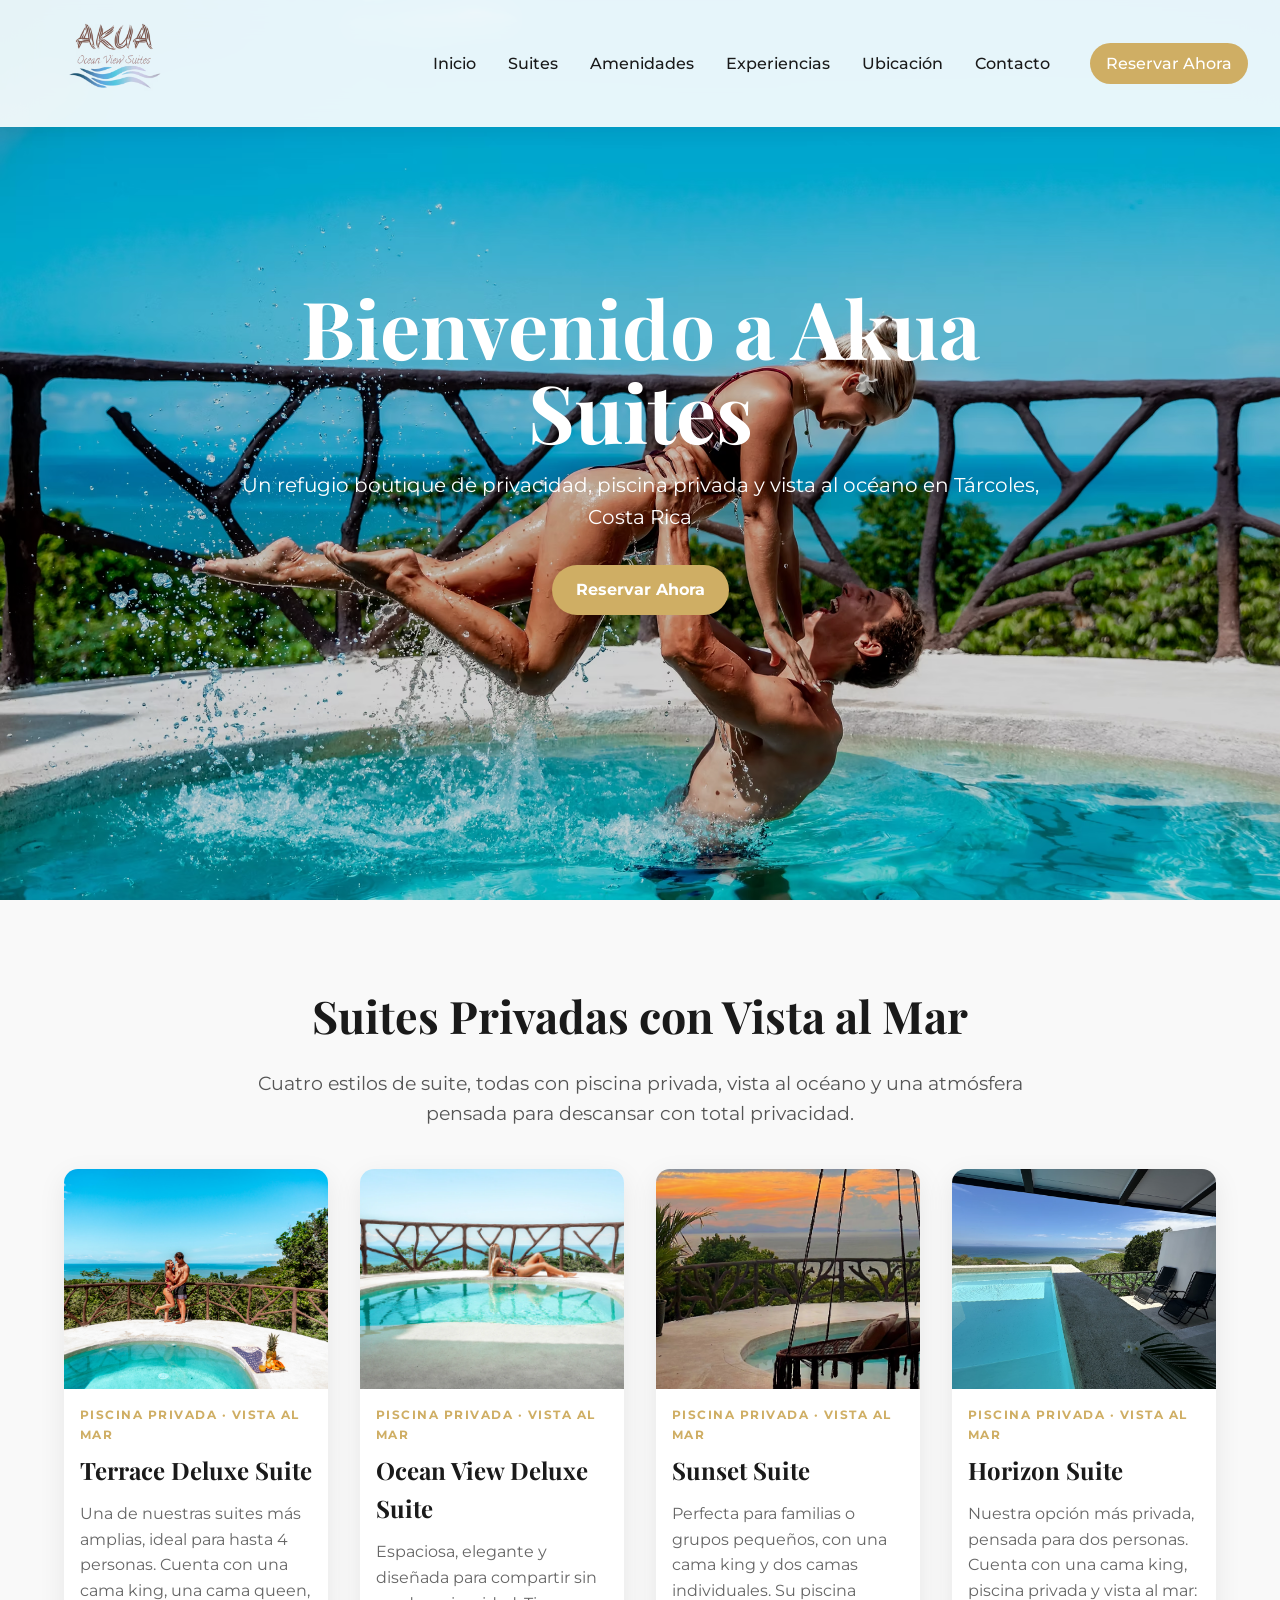
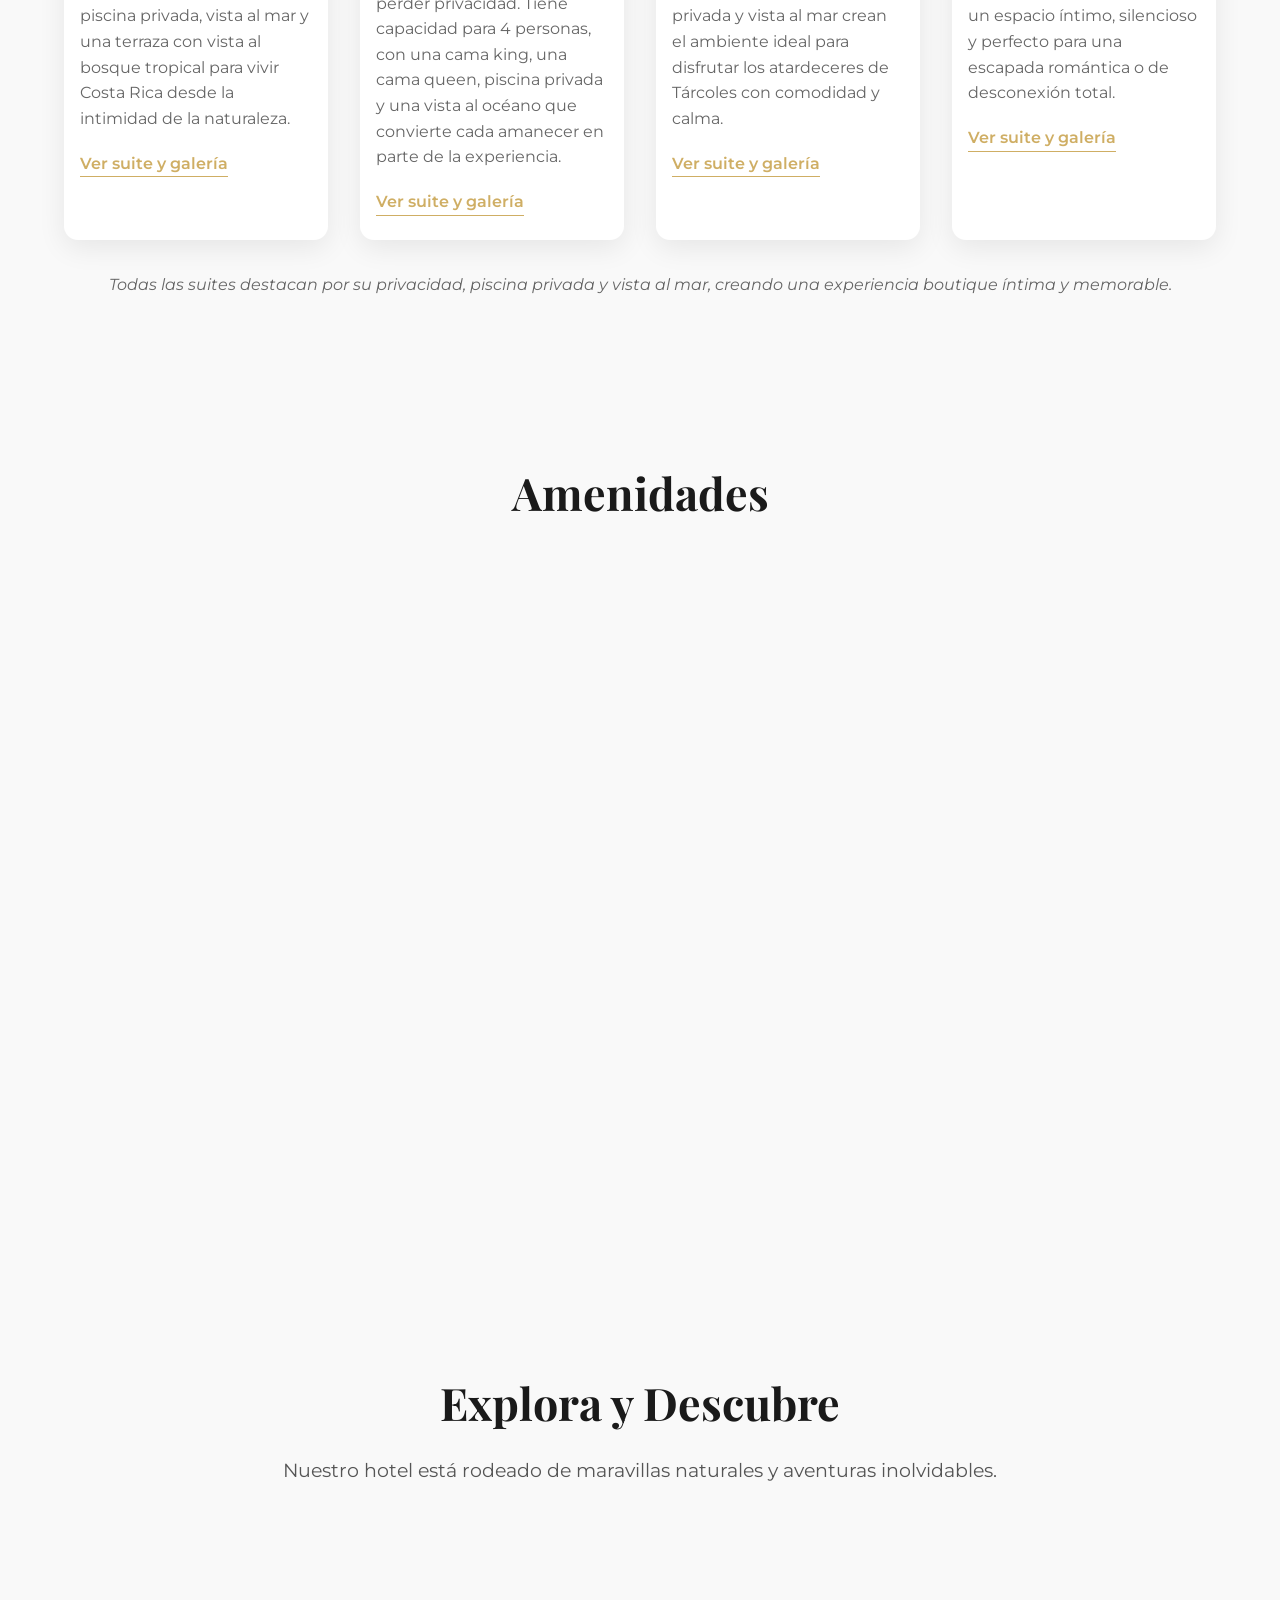
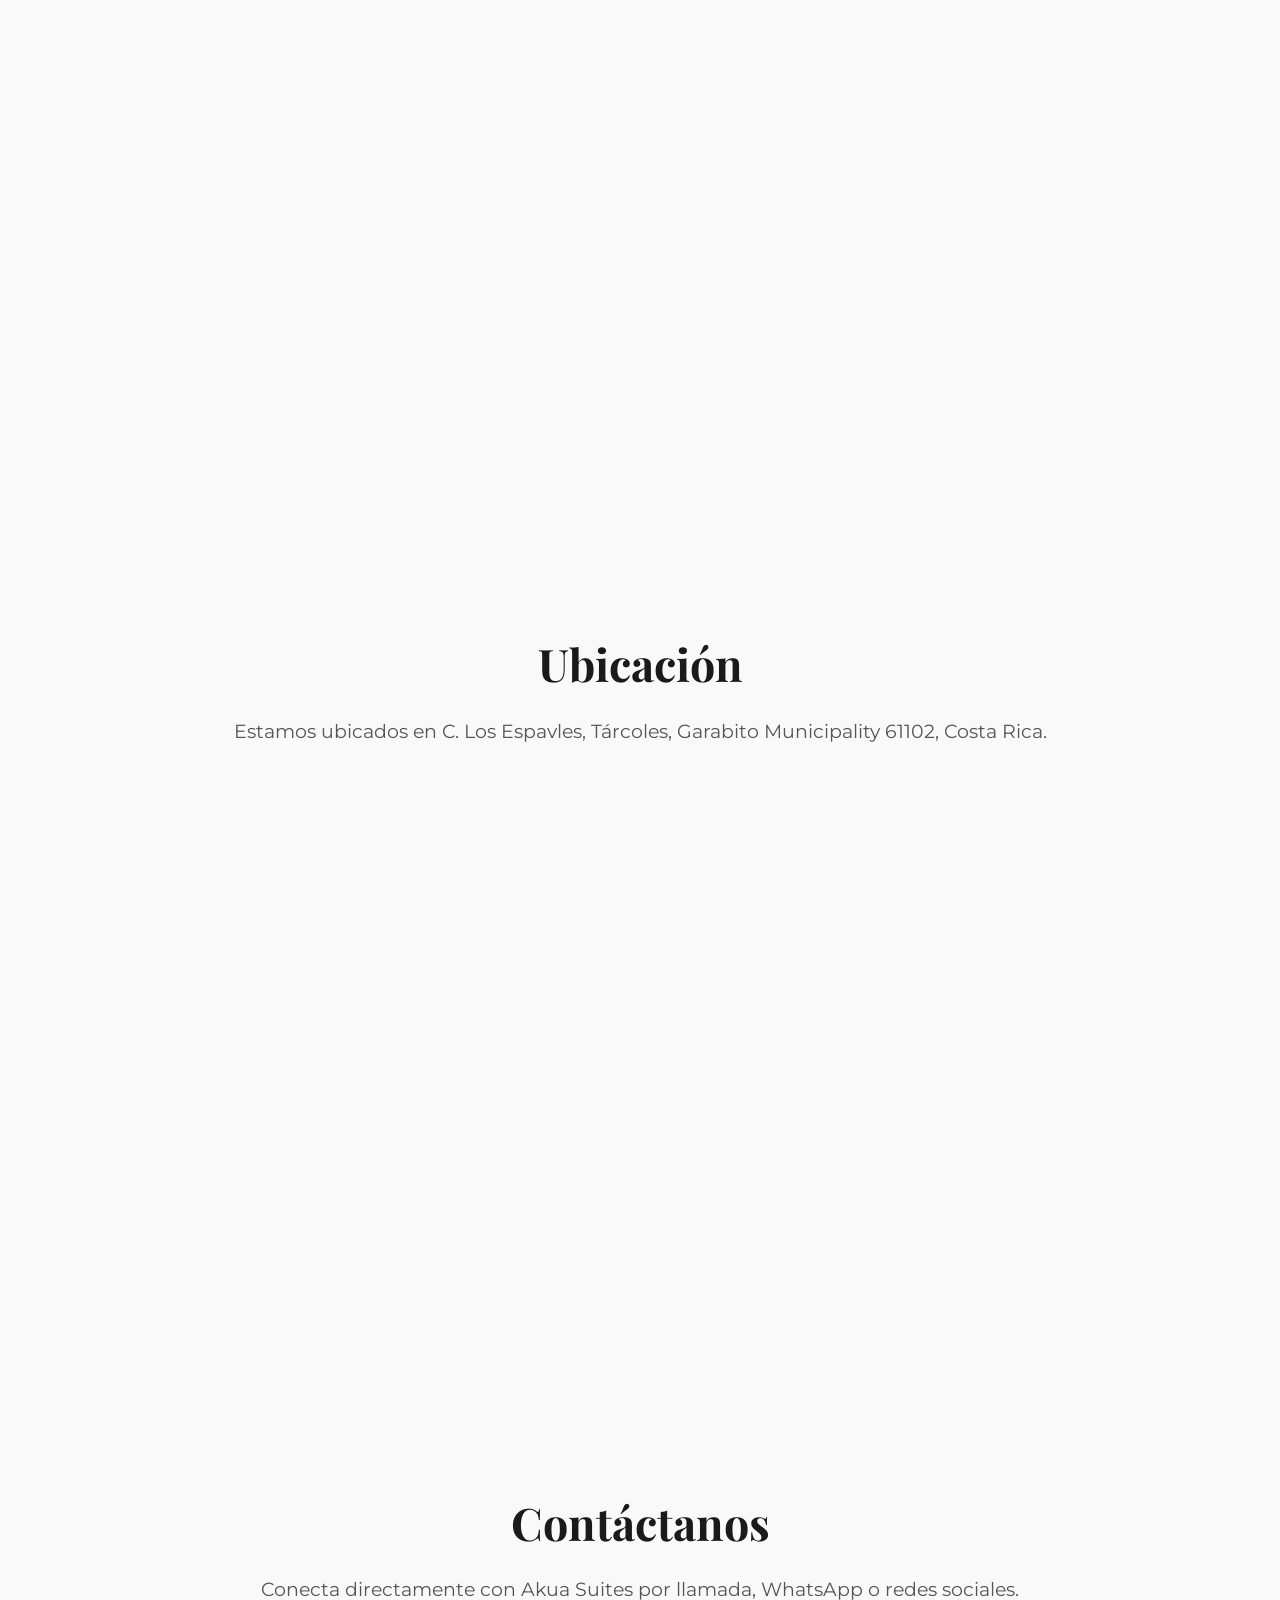
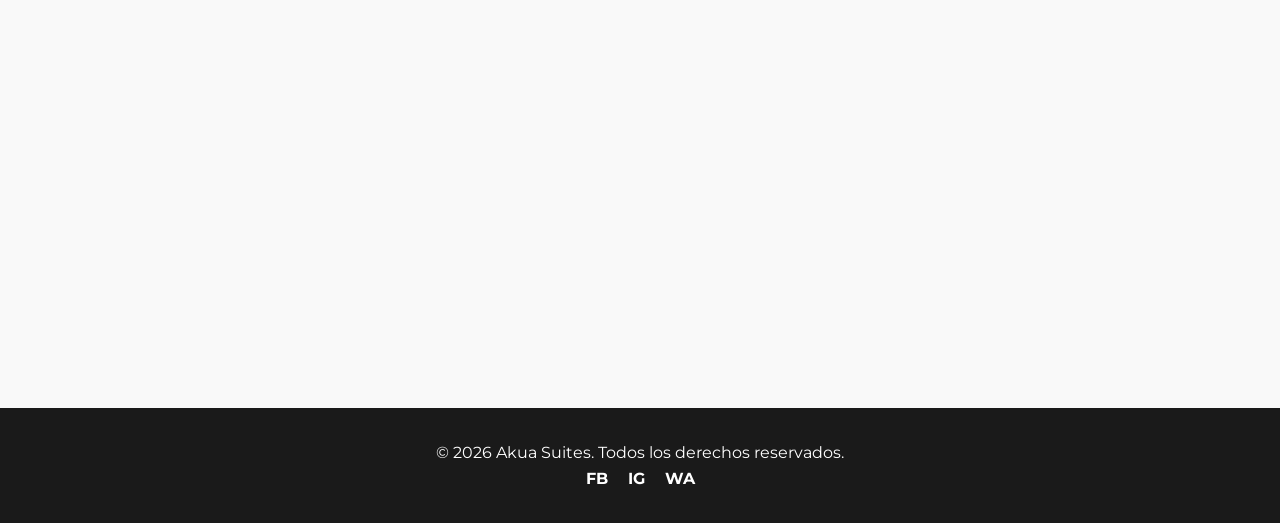
==== commit c5187388: "Image format adjustment" ====
--- a/index.html
+++ b/index.html
@@ -44,7 +44,7 @@
             <div class="suite-grid">
 
                 <a class="suite-item suite-link reveal" href="suites/terrace-deluxe-suite.html" aria-label="Ver más fotos de Terrace Deluxe Suite">
-                    <div class="suite-image" style="background-image:url('images/terrace-deluxe-suite.jpg');"></div>
+                    <div class="suite-image" style="background-image:url('images/terrace-deluxe-suite.avif');"></div>
                     <div class="suite-card-content">
                         <p class="suite-label">Piscina privada · Vista al mar</p>
                         <h3>Terrace Deluxe Suite</h3>
@@ -64,7 +64,7 @@
                 </a>
 
                 <a class="suite-item suite-link reveal" href="suites/sunset-suite.html" aria-label="Ver más fotos de Sunset Suite">
-                    <div class="suite-image" style="background-image:url('images/sunset-suite.jpeg');"></div>
+                    <div class="suite-image" style="background-image:url('images/sunset-suite.avif');"></div>
                     <div class="suite-card-content">
                         <p class="suite-label">Piscina privada · Vista al mar</p>
                         <h3>Sunset Suite</h3>
@@ -74,7 +74,7 @@
                 </a>
 
                 <a class="suite-item suite-link reveal" href="suites/studio-suite.html" aria-label="Ver más fotos de Horizon Suite">
-                    <div class="suite-image" style="background-image:url('images/studio-suite.jpeg');"></div>
+                    <div class="suite-image" style="background-image:url('images/studio-suite.avif');"></div>
                     <div class="suite-card-content">
                         <p class="suite-label">Piscina privada · Vista al mar</p>
                         <h3>Horizon Suite</h3>
@@ -180,7 +180,7 @@
 
                 <div class="social-contact-grid">
                     <a href="https://www.facebook.com/Akuasuites/" class="social-card" target="_blank" rel="noopener" aria-label="Facebook de Akua Suites">
-                        <img src="images/facebook-icon.png" alt="Facebook">
+                        <img src="images/facebook-icon.avif" alt="Facebook">
                         <span>Facebook</span>
                     </a>
                     <a href="https://www.instagram.com/akuasuites/" class="social-card" target="_blank" rel="noopener" aria-label="Instagram de Akua Suites">
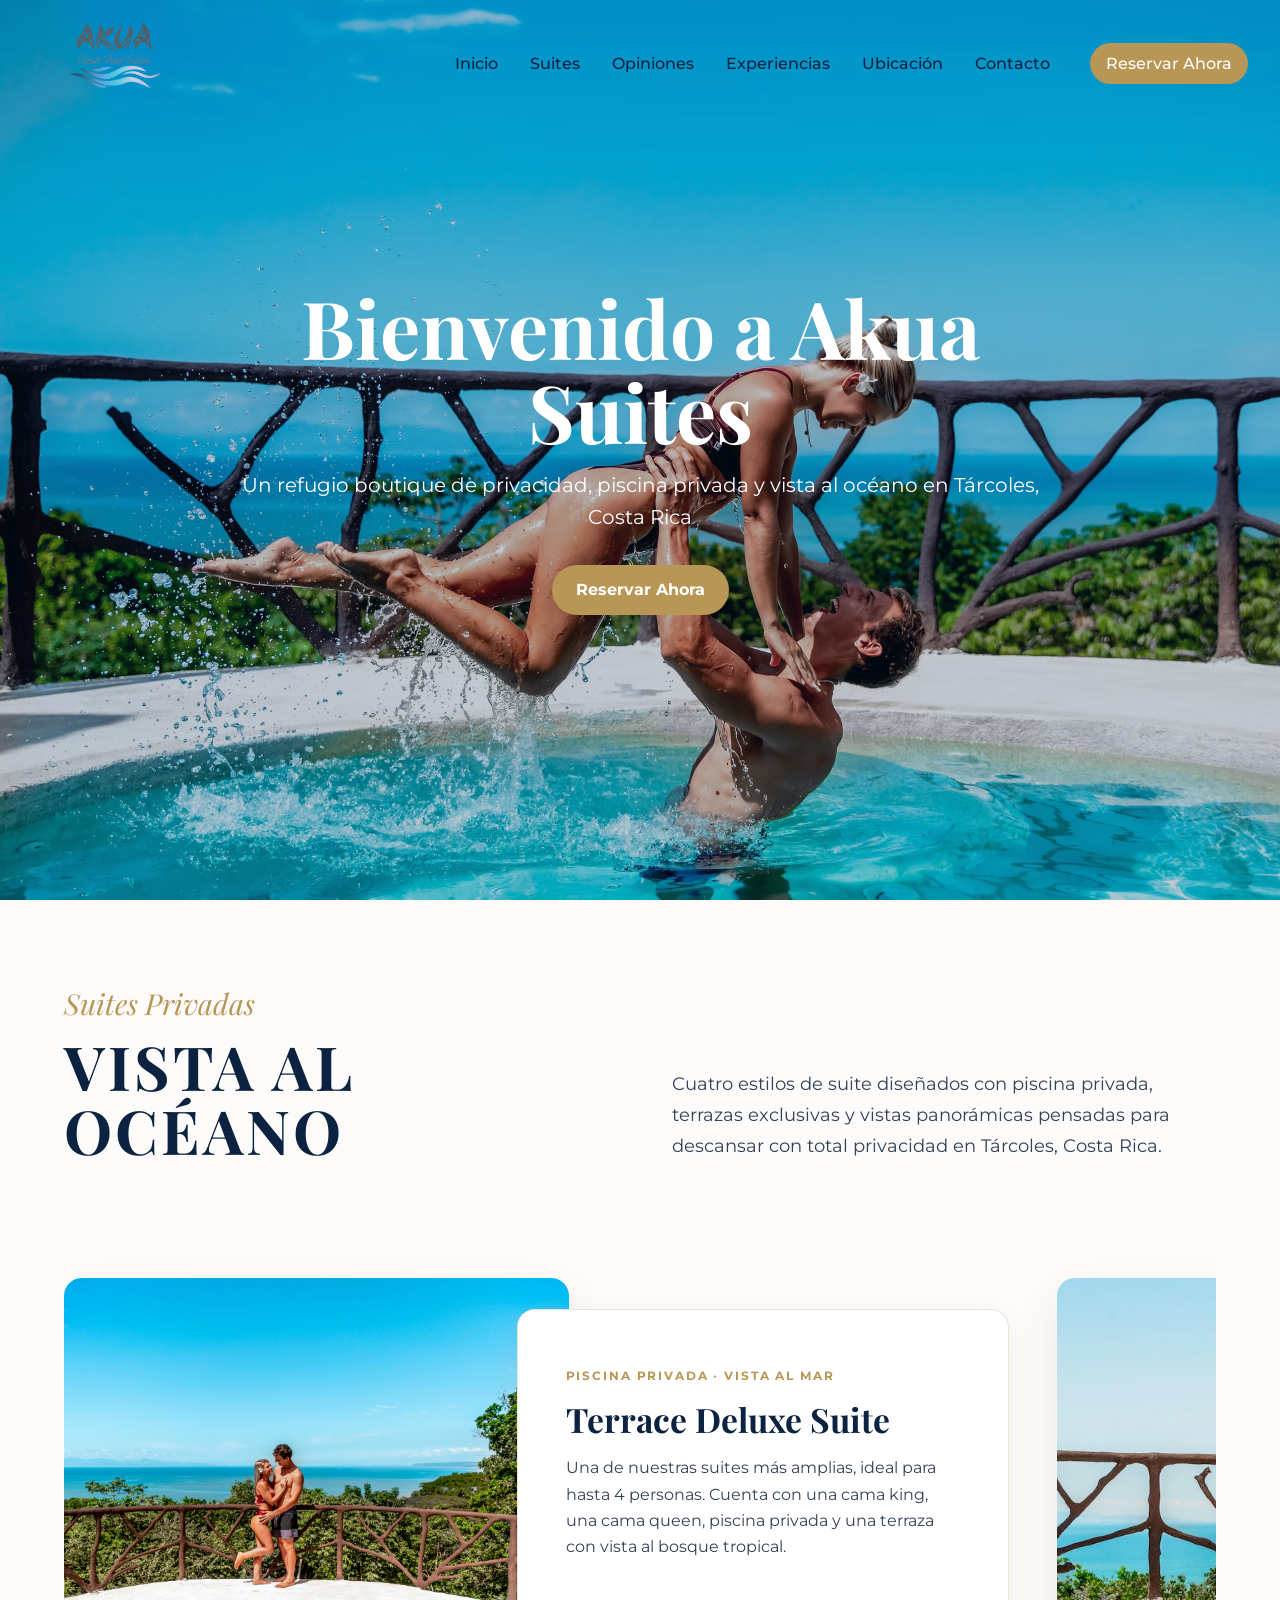
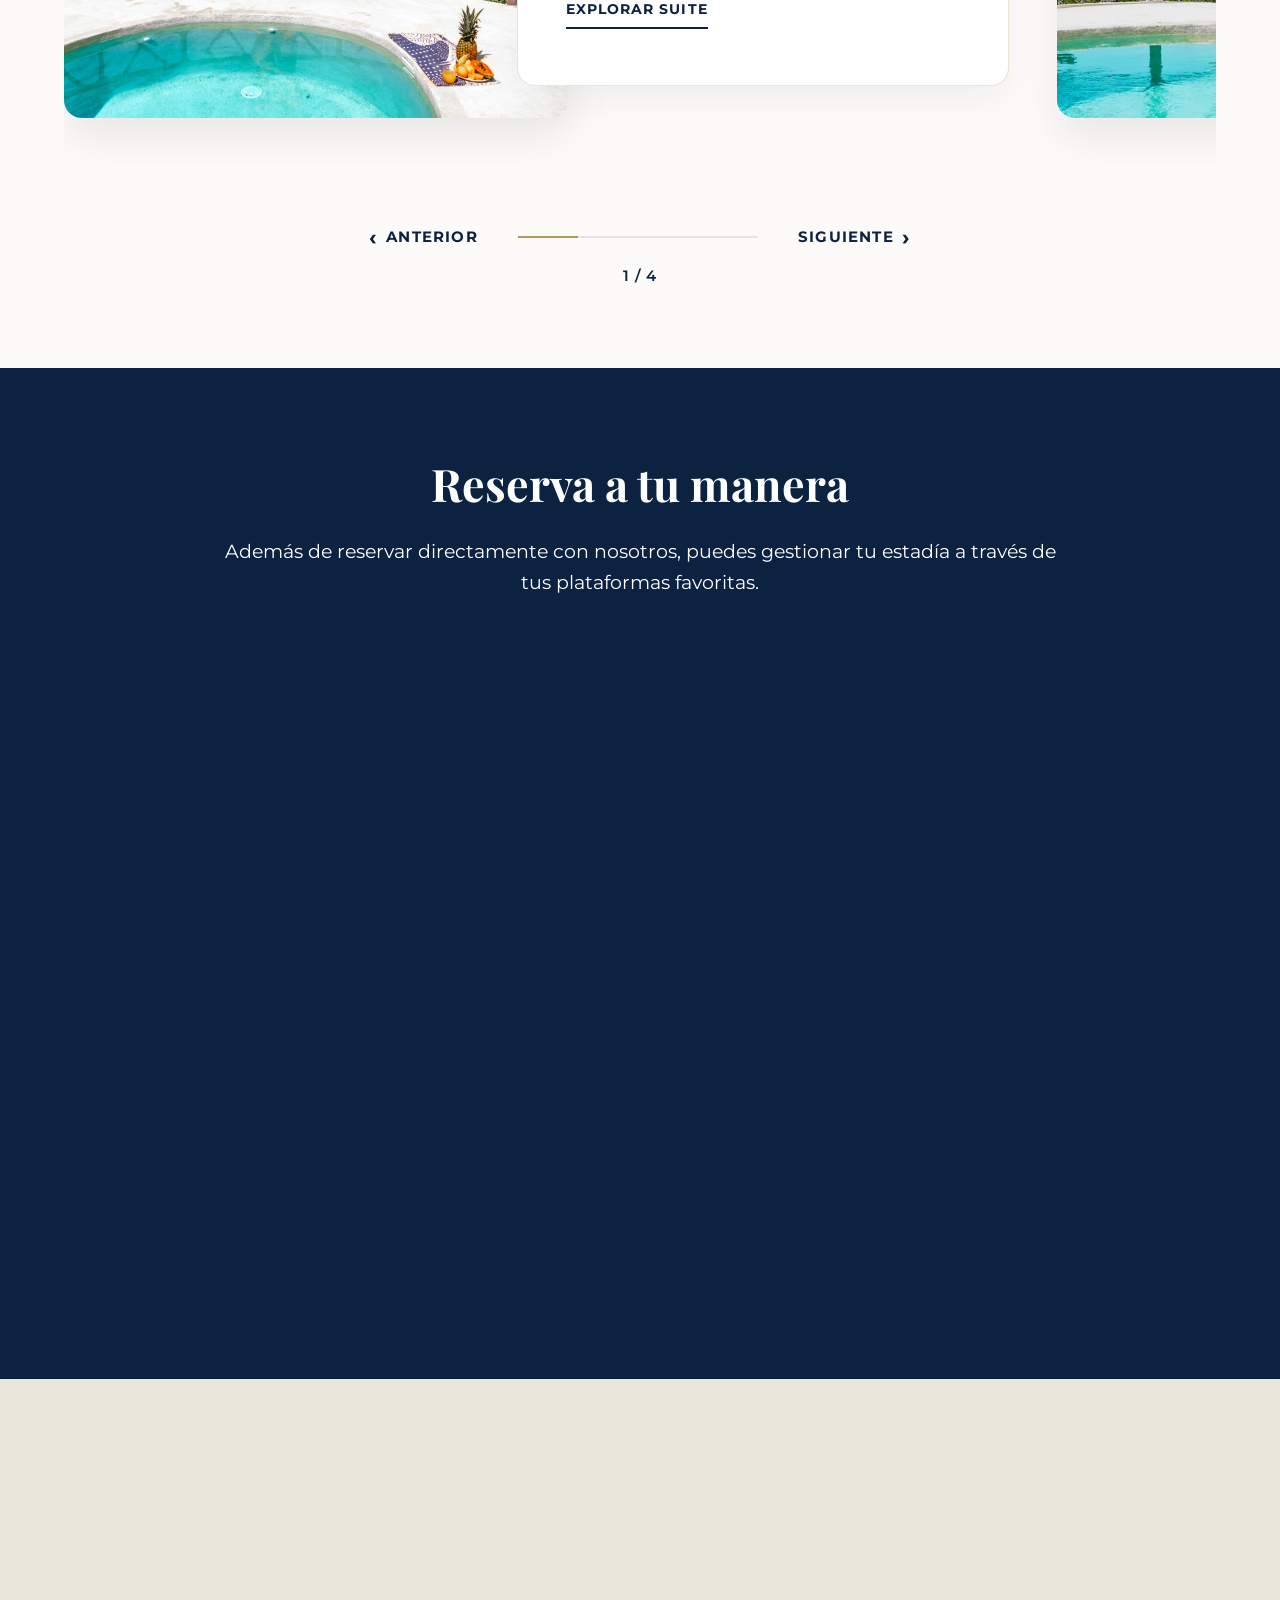
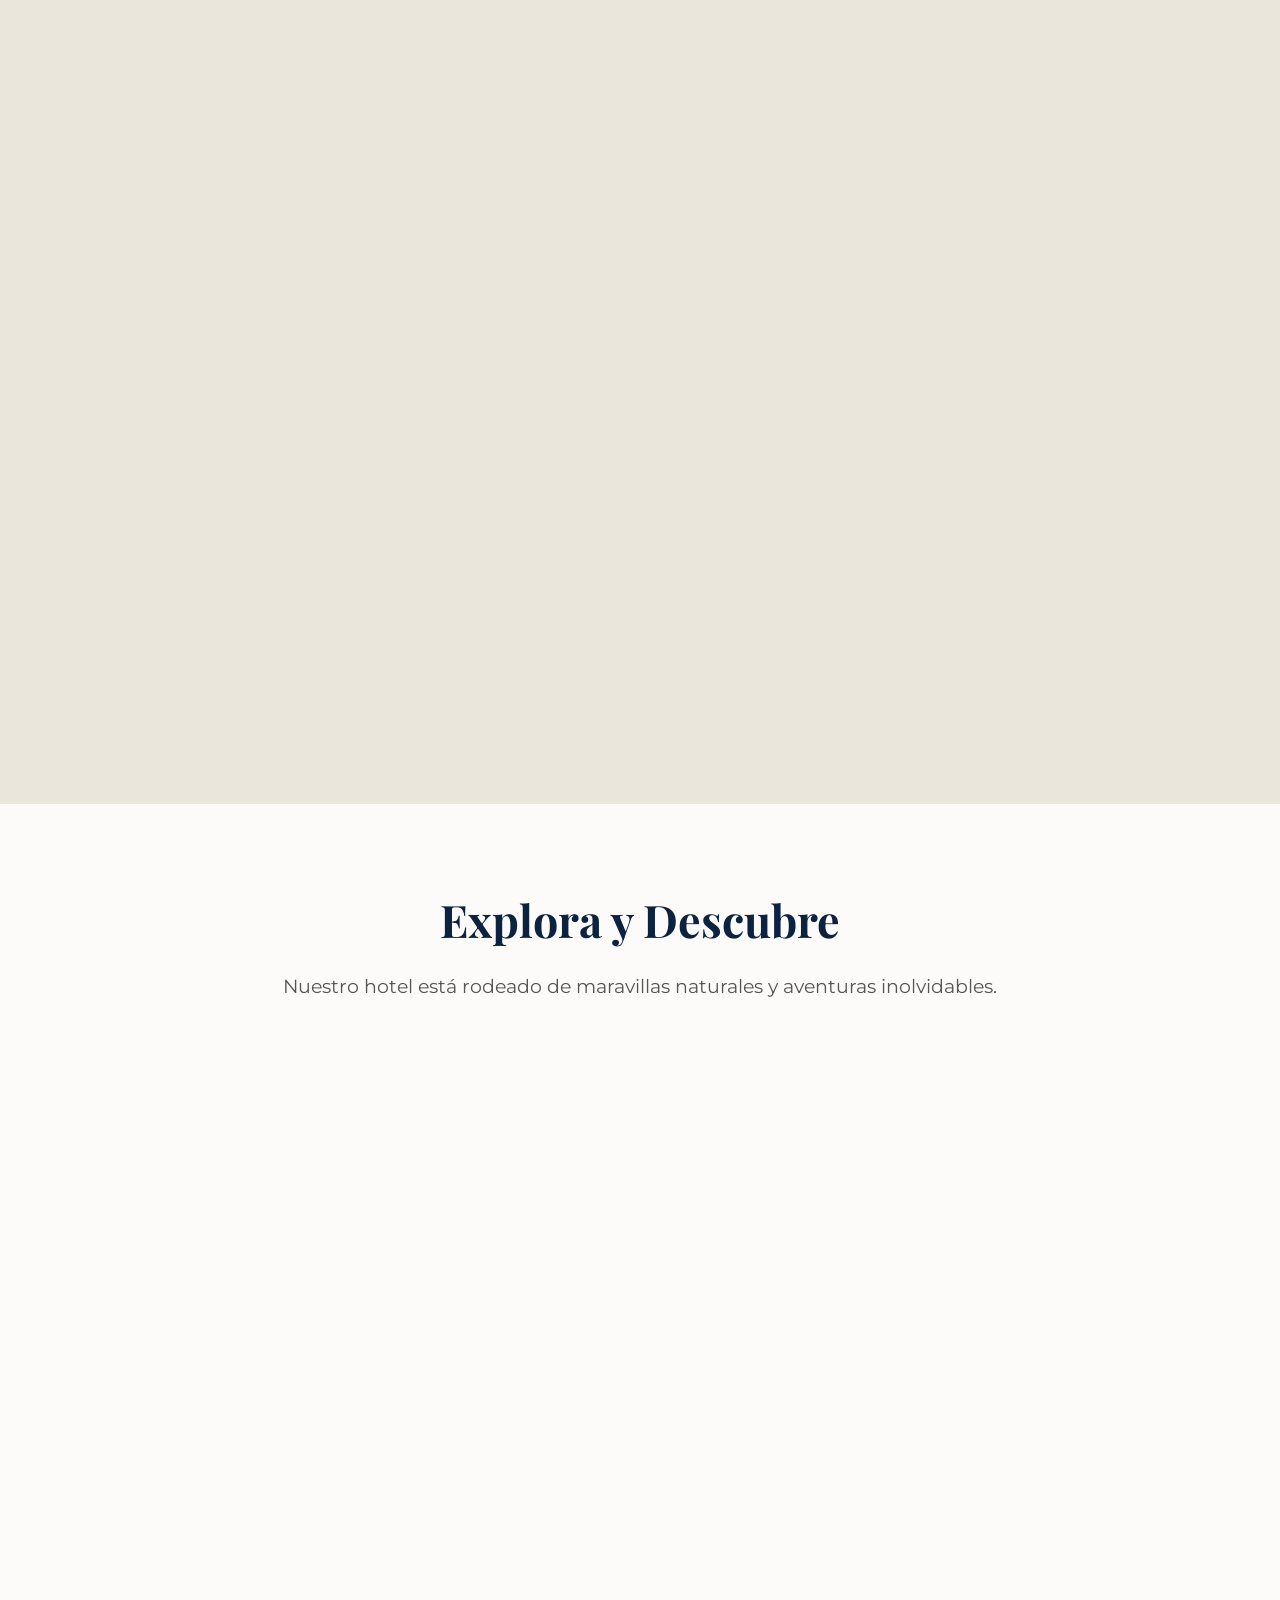
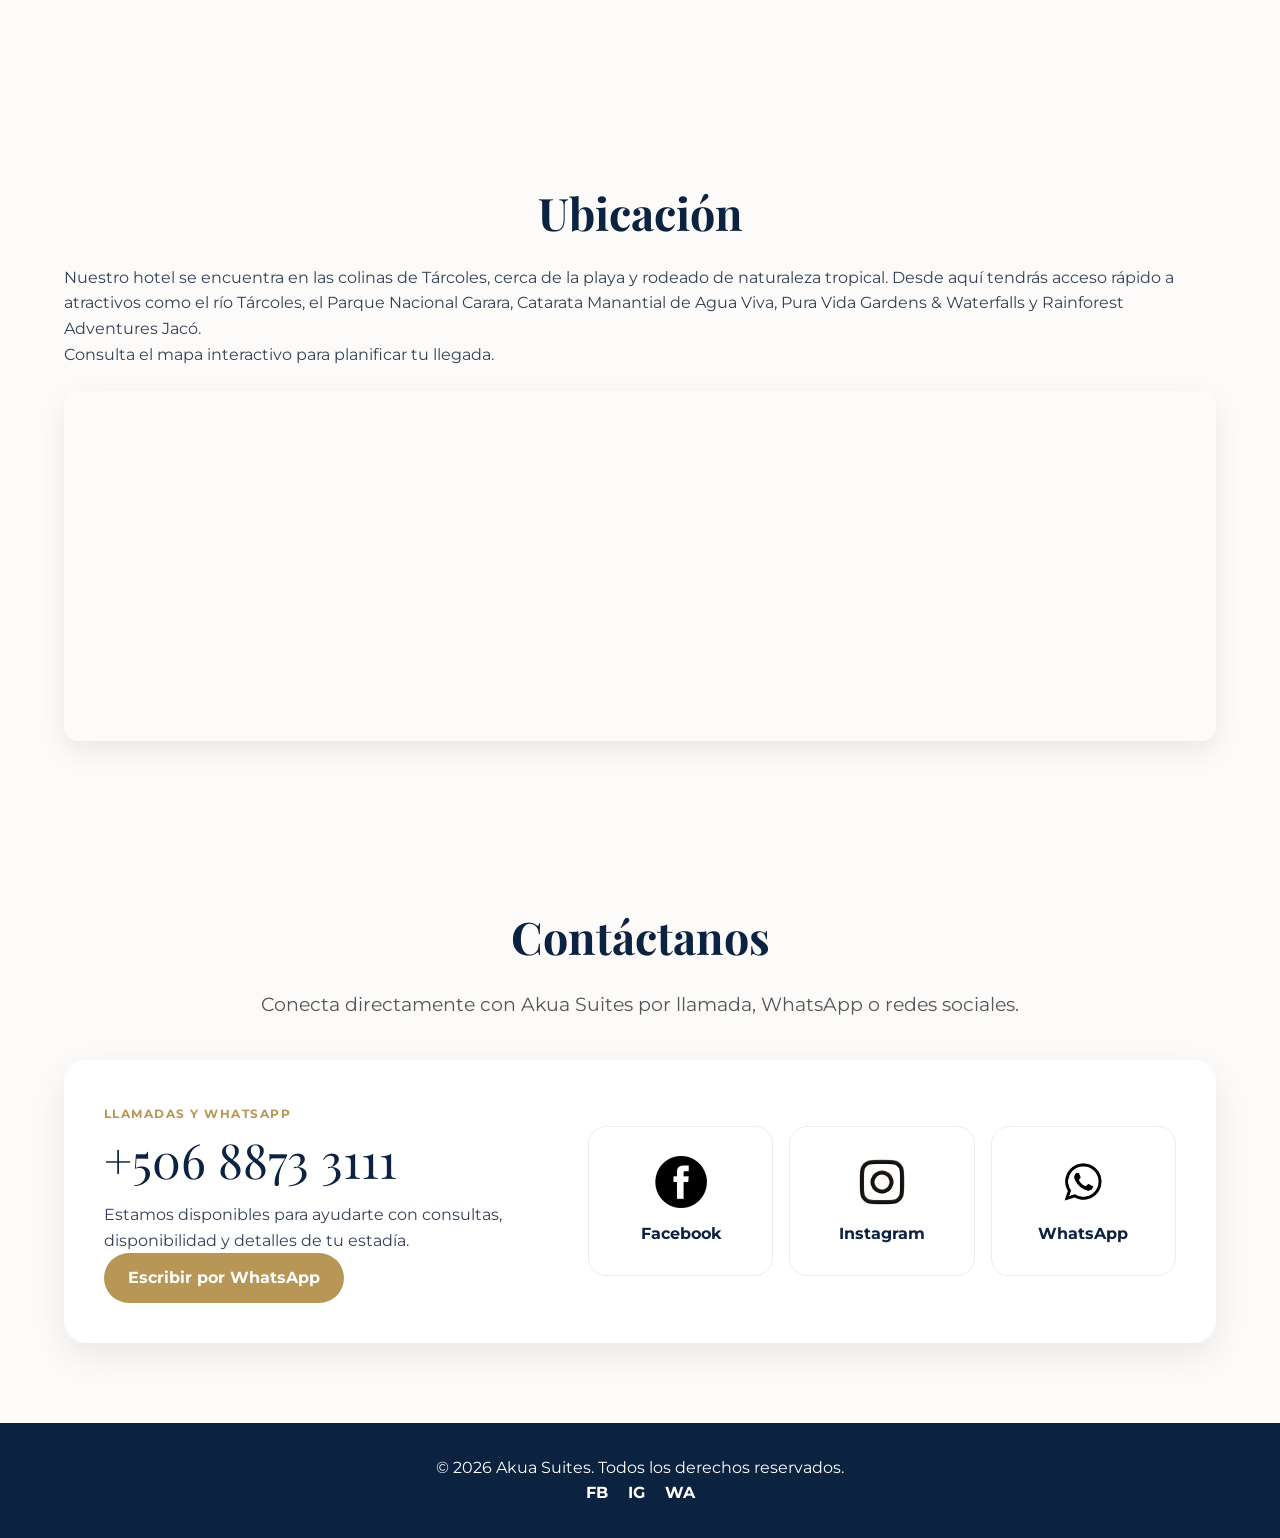
==== commit 25c4a406: ""Fix: Update images and suite pages for better user experience"" ====
--- a/index.html
+++ b/index.html
@@ -1,125 +1,415 @@
 <!DOCTYPE html>
 <html lang="es">
+
 <head>
     <meta charset="UTF-8">
     <meta name="viewport" content="width=device-width, initial-scale=1.0">
     <title>Akua Suites – Boutique Ocean View Hotel in Tárcoles, Costa Rica</title>
-    <link href="https://fonts.googleapis.com/css2?family=Playfair+Display:wght@400;600;700&family=Montserrat:wght@300;400;600&display=swap" rel="stylesheet">
+    <link
+        href="https://fonts.googleapis.com/css2?family=Playfair+Display:wght@400;600;700&family=Montserrat:wght@300;400;600&display=swap"
+        rel="stylesheet">
     <link rel="stylesheet" href="styles.css">
     <script defer src="script.js"></script>
 </head>
+
 <body>
-    
-<header class="navbar">
-    <a href="#home" class="brand" aria-label="Akua Suites inicio">
-        <img src="images/logo.avif" alt="Akua Suites" class="logo-img">
-    </a>
-    <nav id="nav" class="nav-links">
-        <a href="#home">Inicio</a>
-        <a href="#suites">Suites</a>
-        <a href="#amenities">Amenidades</a>
-        <a href="#experiences">Experiencias</a>
-        <a href="#location">Ubicación</a>
-        <a href="#contact">Contacto</a>
-        <a href="https://example.com/book" class="btn-book" target="_blank" rel="noopener">Reservar Ahora</a>
-    </nav>
-    <button class="hamburger" aria-label="Abrir menú de navegación" aria-expanded="false" aria-controls="nav">
-        <span></span><span></span><span></span>
-    </button>
-</header>
+
+    <header class="navbar">
+        <a href="#home" class="brand" aria-label="Akua Suites inicio">
+            <img src="images/logo.avif" alt="Akua Suites" class="logo-img">
+        </a>
+        <nav id="nav" class="nav-links">
+            <a href="#home">Inicio</a>
+            <a href="#suites">Suites</a>
+            <!-- <a href="#amenities">Amenidades</a> -->
+            <a href="#reviews">Opiniones</a>
+            <a href="#experiences">Experiencias</a>
+            <a href="#location">Ubicación</a>
+            <a href="#contact">Contacto</a>
+            <a href="https://live.ipms247.com/booking/book-rooms-akuasuites" class="btn-book" target="_blank" rel="noopener">Reservar Ahora</a>
+        </nav>
+        <button class="hamburger" aria-label="Abrir menú de navegación" aria-expanded="false" aria-controls="nav">
+            <span></span><span></span><span></span>
+        </button>
+    </header>
 
 
     <section id="home" class="hero">
         <div class="hero-content">
             <h1>Bienvenido a Akua Suites</h1>
             <p>Un refugio boutique de privacidad, piscina privada y vista al océano en Tárcoles, Costa Rica</p>
-            <a href="https://example.com/book" class="btn-primary" target="_blank" rel="noopener">Reservar Ahora</a>
+            <a href="https://live.ipms247.com/booking/book-rooms-akuasuites" class="btn-primary" target="_blank" rel="noopener">Reservar Ahora</a>
         </div>
     </section>
 
     <section id="suites" class="section suites">
         <div class="container">
-            <h2 class="section-title">Suites Privadas con Vista al Mar</h2>
-            <p class="section-subtitle">Cuatro estilos de suite, todas con piscina privada, vista al océano y una atmósfera pensada para descansar con total privacidad.</p>
-            <div class="suite-grid">
-
-                <a class="suite-item suite-link reveal" href="suites/terrace-deluxe-suite.html" aria-label="Ver más fotos de Terrace Deluxe Suite">
-                    <div class="suite-image" style="background-image:url('images/terrace-deluxe-suite.avif');"></div>
-                    <div class="suite-card-content">
-                        <p class="suite-label">Piscina privada · Vista al mar</p>
-                        <h3>Terrace Deluxe Suite</h3>
-                        <p>Una de nuestras suites más amplias, ideal para hasta 4 personas. Cuenta con una cama king, una cama queen, piscina privada, vista al mar y una terraza con vista al bosque tropical para vivir Costa Rica desde la intimidad de la naturaleza.</p>
-                        <span class="text-link">Ver suite y galería</span>
-                    </div>
+            <div class="suites-carousel-container">
+                <div class="carousel-header">
+                    <div class="carousel-title-block">
+                        <span class="carousel-subtitle-italics">Suites Privadas</span>
+                        <h2 class="section-title">Vista al Océano</h2>
+                    </div>
+                    <p class="carousel-description-text">Cuatro estilos de suite diseñados con piscina privada, terrazas
+                        exclusivas y vistas panorámicas pensadas para descansar con total privacidad en Tárcoles, Costa
+                        Rica.</p>
+                </div>
+
+                <div class="suite-carousel-wrapper">
+                    <div class="suite-carousel-track">
+                        <!-- Slide 1 -->
+                        <div class="suite-slide">
+                            <div class="suite-slide-image-wrapper">
+                                <div class="suite-slide-image"
+                                    style="background-image:url('images/terrace-deluxe-suite.avif');"></div>
+                            </div>
+                            <div class="suite-slide-content">
+                                <span class="suite-slide-category">Piscina privada · Vista al mar</span>
+                                <h3>Terrace Deluxe Suite</h3>
+                                <p>Una de nuestras suites más amplias, ideal para hasta 4 personas. Cuenta con una cama
+                                    king, una cama queen, piscina privada y una terraza con vista al bosque tropical.
+                                </p>
+                                <a href="suites/terrace-deluxe-suite.html" class="suite-slide-link">Explorar Suite</a>
+                            </div>
+                        </div>
+
+                        <!-- Slide 2 -->
+                        <div class="suite-slide">
+                            <div class="suite-slide-image-wrapper">
+                                <div class="suite-slide-image"
+                                    style="background-image:url('images/ocean-view-deluxe-suite.jpg');"></div>
+                            </div>
+                            <div class="suite-slide-content">
+                                <span class="suite-slide-category">Piscina privada · Vista al mar</span>
+                                <h3>Ocean View Deluxe Suite</h3>
+                                <p>Espaciosa, elegante y diseñada para compartir. Tiene capacidad para 4 personas, con
+                                    cama king, cama queen, piscina privada y vista directa al amanecer del océano.</p>
+                                <a href="suites/ocean-view-deluxe-suite.html" class="suite-slide-link">Explorar
+                                    Suite</a>
+                            </div>
+                        </div>
+
+                        <!-- Slide 3 -->
+                        <div class="suite-slide">
+                            <div class="suite-slide-image-wrapper">
+                                <div class="suite-slide-image"
+                                    style="background-image:url('images/sunset-suite.avif');"></div>
+                            </div>
+                            <div class="suite-slide-content">
+                                <span class="suite-slide-category">Piscina privada · Vista al mar</span>
+                                <h3>Sunset Suite</h3>
+                                <p>Perfecta para familias o grupos pequeños, con cama king y dos individuales. Su
+                                    piscina privada y vistas crean el ambiente ideal para los atardeceres.</p>
+                                <a href="suites/sunset-suite.html" class="suite-slide-link">Explorar Suite</a>
+                            </div>
+                        </div>
+
+                        <!-- Slide 4 -->
+                        <div class="suite-slide">
+                            <div class="suite-slide-image-wrapper">
+                                <div class="suite-slide-image"
+                                    style="background-image:url('images/studio-suite.avif');"></div>
+                            </div>
+                            <div class="suite-slide-content">
+                                <span class="suite-slide-category">Piscina privada · Vista al mar</span>
+                                <h3>Horizon Suite</h3>
+                                <p>Nuestra opción más íntima y privada, pensada para parejas. Cuenta con cama king,
+                                    piscina privada y vistas en un rincón silencioso y romántico.</p>
+                                <a href="suites/studio-suite.html" class="suite-slide-link">Explorar Suite</a>
+                            </div>
+                        </div>
+                    </div>
+                </div>
+
+                <!-- Carousel Controls -->
+                <div class="suite-carousel-controls">
+                    <button class="carousel-control-btn btn-prev" aria-label="Anterior">
+                        <span class="arrow-icon">‹</span> Anterior
+                    </button>
+                    <div class="carousel-progress-bar">
+                        <div class="carousel-progress-fill"></div>
+                    </div>
+                    <button class="carousel-control-btn btn-next" aria-label="Siguiente">
+                        Siguiente <span class="arrow-icon">›</span>
+                    </button>
+                </div>
+                <div class="suite-carousel-index">1 / 4</div>
+            </div>
+        </div>
+    </section>
+
+
+    <section id="booking-channels" class="section ota-booking">
+        <div class="container">
+            <h2 class="section-title text-light">Reserva a tu manera</h2>
+            <p class="section-subtitle text-light">Además de reservar directamente con nosotros, puedes gestionar tu
+                estadía a través de tus plataformas favoritas.</p>
+
+            <div class="ota-grid reveal">
+                <!-- Booking.com Card -->
+                <a href="https://www.booking.com/hotel/cr/akua-suites-ocean-view.es.html" target="_blank" rel="noopener"
+                    class="ota-card booking-com">
+                    <div class="ota-logo-container">
+                        <img src="images/bookingLogoWhite.png" alt="Booking.com" class="ota-svg-logo">
+                    </div>
+                    <h3>Reserva en Booking.com</h3>
+                    <p>Gestiona tu reserva, acumula noches Genius y aprovecha los descuentos especiales para miembros de
+                        la comunidad.</p>
+                    <span class="btn-ota">Ver Disponibilidad</span>
                 </a>
 
-                <a class="suite-item suite-link reveal" href="suites/ocean-view-deluxe-suite.html" aria-label="Ver más fotos de Ocean View Deluxe Suite">
-                    <div class="suite-image" style="background-image:url('images/ocean-view-deluxe-suite.webp');"></div>
-                    <div class="suite-card-content">
-                        <p class="suite-label">Piscina privada · Vista al mar</p>
-                        <h3>Ocean View Deluxe Suite</h3>
-                        <p>Espaciosa, elegante y diseñada para compartir sin perder privacidad. Tiene capacidad para 4 personas, con una cama king, una cama queen, piscina privada y una vista al océano que convierte cada amanecer en parte de la experiencia.</p>
-                        <span class="text-link">Ver suite y galería</span>
-                    </div>
+                <!-- Airbnb Card -->
+                <a href="https://www.airbnb.co.cr/rooms/50960429?check_in=2026-08-02&check_out=2026-08-07&search_mode=regular_search&adults=1&children=0&infants=0&pets=0&source_impression_id=p3_1785108393_P3h0X-iI4n8cezj-&previous_page_section_name=1000&federated_search_id=92974d9f-1cd9-4be5-b7bc-11701de3005b" target="_blank" rel="noopener"
+                    class="ota-card airbnb">
+                    <div class="ota-logo-container">
+                        <img src="images/airbnbLogo.webp" alt="Airbnb" class="ota-svg-logo">
+                    </div>
+                    <h3>Reserva en Airbnb</h3>
+                    <p>Ideal para estadías con la tranquilidad, cobertura de AirCover y el soporte directo al huésped de
+                        Airbnb.</p>
+                    <span class="btn-ota">Ver Anuncio</span>
                 </a>
 
-                <a class="suite-item suite-link reveal" href="suites/sunset-suite.html" aria-label="Ver más fotos de Sunset Suite">
-                    <div class="suite-image" style="background-image:url('images/sunset-suite.avif');"></div>
-                    <div class="suite-card-content">
-                        <p class="suite-label">Piscina privada · Vista al mar</p>
-                        <h3>Sunset Suite</h3>
-                        <p>Perfecta para familias o grupos pequeños, con una cama king y dos camas individuales. Su piscina privada y vista al mar crean el ambiente ideal para disfrutar los atardeceres de Tárcoles con comodidad y calma.</p>
-                        <span class="text-link">Ver suite y galería</span>
-                    </div>
+                <!-- Expedia Card -->
+                <a href="https://www.expedia.com/es/Tarcoles-Hoteles-Akua-Ocean-View-Suites.h83066159.Informacion-Hotel"
+                    target="_blank" rel="noopener" class="ota-card expedia">
+                    <div class="ota-logo-container">
+                        <img src="images/expediaLogoWhite.png" alt="Expedia" class="ota-svg-logo">
+                    </div>
+                    <h3>Reserva en Expedia</h3>
+                    <p>Suma puntos OneKey, accede a tarifas combinadas de paquete y gestiona tu itinerario completo en
+                        un solo lugar.</p>
+                    <span class="btn-ota">Ver Tarifas</span>
                 </a>
-
-                <a class="suite-item suite-link reveal" href="suites/studio-suite.html" aria-label="Ver más fotos de Horizon Suite">
-                    <div class="suite-image" style="background-image:url('images/studio-suite.avif');"></div>
-                    <div class="suite-card-content">
-                        <p class="suite-label">Piscina privada · Vista al mar</p>
-                        <h3>Horizon Suite</h3>
-                        <p>Nuestra opción más privada, pensada para dos personas. Cuenta con una cama king, piscina privada y vista al mar: un espacio íntimo, silencioso y perfecto para una escapada romántica o de desconexión total.</p>
-                        <span class="text-link">Ver suite y galería</span>
-                    </div>
-                </a>
-            </div>
-            <p class="suite-note">Todas las suites destacan por su privacidad, piscina privada y vista al mar, creando una experiencia boutique íntima y memorable.</p>
-        </div>
-    </section>
-
-    <section id="amenities" class="section amenities">
-        <div class="container">
-            <h2 class="section-title">Amenidades</h2>
-            <div class="amenities-grid">
-                <div class="amenity-item reveal">
-                    <span class="amenity-icon">🏊‍♂️</span>
-                    <h4>Piscina privada</h4>
-                    <p>Cada suite cuenta con su propia piscina privada para disfrutar el sol, la vista y la tranquilidad sin interrupciones.</p>
-                </div>
-                <div class="amenity-item reveal">
-                    <span class="amenity-icon">🌊</span>
-                    <h4>Vista al mar</h4>
-                    <p>Despierta con el océano como escenario y deja que cada momento se sienta conectado con el paisaje costarricense.</p>
-                </div>
-                <div class="amenity-item reveal">
-                    <span class="amenity-icon">🌿</span>
-                    <h4>Jardín y terraza</h4>
-                    <p>Espacios abiertos rodeados de vegetación tropical, pensados para descansar, leer o simplemente contemplar la naturaleza.</p>
-                </div>
-                <div class="amenity-item reveal">
-                    <span class="amenity-icon">🚗</span>
-                    <h4>Estacionamiento privado</h4>
-                    <p>Comodidad desde tu llegada, con espacio seguro para estacionar dentro de la propiedad.</p>
-                </div>
-                <div class="amenity-item reveal">
-                    <span class="amenity-icon">📶</span>
-                    <h4>Wi‑Fi de alta velocidad</h4>
-                    <p>Conexión gratuita para trabajar, planear tus aventuras o compartir tus mejores momentos desde la suite.</p>
-                </div>
-                <div class="amenity-item reveal">
-                    <span class="amenity-icon">🍽️</span>
-                    <h4>Delivery a la habitación</h4>
-                    <p>Disfruta mayor comodidad y privacidad con servicio delivery de restaurantes de la zona directamente en tu suite.</p>
+            </div>
+
+            <!-- Direct Booking Banner -->
+            <div class="direct-booking-banner reveal">
+                <div class="banner-content">
+                    <h3>¿Prefieres reservar directamente?</h3>
+                    <p>Obtén el mejor precio garantizado, check-in flexible y comunicación directa de inmediato.</p>
+                </div>
+                <a href="https://live.ipms247.com/booking/book-rooms-akuasuites" class="btn-primary" target="_blank" rel="noopener">Reservar
+                    Directo</a>
+            </div>
+        </div>
+    </section>
+
+
+<template id="amenities-section">
+<section id="amenities" class="section amenities">
+    <div class="container">
+        <h2 class="section-title">Amenidades</h2>
+        <p class="section-subtitle">Disfrute de la máxima comodidad y exclusividad durante su estancia en un entorno
+            natural único.</p>
+        <div class="amenities-wrapper reveal">
+            <!-- Tabs Selector -->
+            <div class="amenities-tabs" role="tablist" aria-label="Amenidades del hotel">
+                <button class="amenity-tab active" role="tab" aria-selected="true" aria-controls="panel-pool"
+                    id="tab-pool" data-index="0">
+                    <span class="tab-icon">🏊‍♂️</span>
+                    <span class="tab-label">Piscina privada</span>
+                    <span class="progress-bar"><span class="progress-bar-fill"></span></span>
+                </button>
+                <button class="amenity-tab" role="tab" aria-selected="false" aria-controls="panel-oceanview"
+                    id="tab-oceanview" data-index="1">
+                    <span class="tab-icon">🌊</span>
+                    <span class="tab-label">Vista al mar</span>
+                    <span class="progress-bar"><span class="progress-bar-fill"></span></span>
+                </button>
+                <button class="amenity-tab" role="tab" aria-selected="false" aria-controls="panel-garden"
+                    id="tab-garden" data-index="2">
+                    <span class="tab-icon">🌿</span>
+                    <span class="tab-label">Jardín y terraza</span>
+                    <span class="progress-bar"><span class="progress-bar-fill"></span></span>
+                </button>
+                <button class="amenity-tab" role="tab" aria-selected="false" aria-controls="panel-parking"
+                    id="tab-parking" data-index="3">
+                    <span class="tab-icon">🚗</span>
+                    <span class="tab-label">Estacionamiento</span>
+                    <span class="progress-bar"><span class="progress-bar-fill"></span></span>
+                </button>
+                <button class="amenity-tab" role="tab" aria-selected="false" aria-controls="panel-wifi"
+                    id="tab-wifi" data-index="4">
+                    <span class="tab-icon">📶</span>
+                    <span class="tab-label">Conexión Wi‑Fi</span>
+                    <span class="progress-bar"><span class="progress-bar-fill"></span></span>
+                </button>
+                <button class="amenity-tab" role="tab" aria-selected="false" aria-controls="panel-delivery"
+                    id="tab-delivery" data-index="5">
+                    <span class="tab-icon">🍽️</span>
+                    <span class="tab-label">Delivery al cuarto</span>
+                    <span class="progress-bar"><span class="progress-bar-fill"></span></span>
+                </button>
+            </div>
+
+            <!-- Panels Content -->
+            <div class="amenities-panels">
+                <!-- Panel 1 -->
+                <div class="amenity-panel active" id="panel-pool" role="tabpanel" aria-labelledby="tab-pool">
+                    <div class="panel-image" style="background-image: url('images/amenity-pool.png');"
+                        aria-label="Piscina privada de Akua Suites"></div>
+                    <div class="panel-info">
+                        <span class="panel-badge">Exclusividad</span>
+                        <h3>Piscina privada</h3>
+                        <p>Cada suite cuenta con su propia piscina privada integrada en la terraza para disfrutar el
+                            sol, la vista y la tranquilidad en total intimidad. Diseñadas para fundirse con el
+                            paisaje y ofrecer un espacio refrescante exclusivo para usted.</p>
+                    </div>
+                </div>
+                <!-- Panel 2 -->
+                <div class="amenity-panel" id="panel-oceanview" role="tabpanel" aria-labelledby="tab-oceanview"
+                    hidden>
+                    <div class="panel-image" style="background-image: url('images/amenity-oceanview.png');"
+                        aria-label="Vista al mar desde la suite"></div>
+                    <div class="panel-info">
+                        <span class="panel-badge">Paisaje</span>
+                        <h3>Vista al mar</h3>
+                        <p>Despierta con el océano Pacífico como escenario principal. Nuestras suites están
+                            estratégicamente orientadas para que disfrutes de espectaculares atardeceres y de la
+                            brisa marina directamente desde la comodidad de tu cama o terraza.</p>
+                    </div>
+                </div>
+                <!-- Panel 3 -->
+                <div class="amenity-panel" id="panel-garden" role="tabpanel" aria-labelledby="tab-garden" hidden>
+                    <div class="panel-image" style="background-image: url('images/amenity-garden.png');"
+                        aria-label="Jardines y terraza de Akua Suites"></div>
+                    <div class="panel-info">
+                        <span class="panel-badge">Naturaleza</span>
+                        <h3>Jardín y terraza</h3>
+                        <p>Rodeado de vegetación tropical autóctona que atrae aves exóticas e iguanas. Un espacio al
+                            aire libre diseñado para relajarse con un buen libro, practicar yoga o simplemente
+                            contemplar la naturaleza costarricense.</p>
+                    </div>
+                </div>
+                <!-- Panel 4 -->
+                <div class="amenity-panel" id="panel-parking" role="tabpanel" aria-labelledby="tab-parking" hidden>
+                    <div class="panel-image" style="background-image: url('images/amenity-parking.png');"
+                        aria-label="Estacionamiento privado seguro"></div>
+                    <div class="panel-info">
+                        <span class="panel-badge">Seguridad</span>
+                        <h3>Estacionamiento privado</h3>
+                        <p>Seguridad y conveniencia desde el momento de su llegada. Contamos con espacios de
+                            estacionamiento exclusivos y seguros dentro de la propiedad cerrada, brindándole total
+                            tranquilidad durante su estadía.</p>
+                    </div>
+                </div>
+                <!-- Panel 5 -->
+                <div class="amenity-panel" id="panel-wifi" role="tabpanel" aria-labelledby="tab-wifi" hidden>
+                    <div class="panel-image" style="background-image: url('images/amenity-wifi.png');"
+                        aria-label="Conexión Wi-Fi"></div>
+                    <div class="panel-info">
+                        <span class="panel-badge">Conectividad</span>
+                        <h3>Conexión Wi‑Fi</h3>
+                        <p>Manténgase conectado con el mundo sin perder la paz del paraíso. Nuestra red Wi-Fi cubre
+                            todas las suites y áreas comunes, ideal para teletrabajo, transmisión de contenido o
+                            compartir su experiencia.</p>
+                    </div>
+                </div>
+                <!-- Panel 6 -->
+                <div class="amenity-panel" id="panel-delivery" role="tabpanel" aria-labelledby="tab-delivery"
+                    hidden>
+                    <div class="panel-image" style="background-image: url('images/amenity-delivery.png');"
+                        aria-label="Servicio de delivery en la suite"></div>
+                    <div class="panel-info">
+                        <span class="panel-badge">Confort</span>
+                        <h3>Delivery a la habitación</h3>
+                        <p>Disfrute de la exquisita gastronomía local sin salir de su suite. Ofrecemos coordinación
+                            y entrega a la habitación de menús selectos de los mejores restaurantes de la zona de
+                            Tárcoles directamente a su mesa privada.</p>
+                    </div>
+                </div>
+            </div>
+        </div>
+    </div>
+</section>
+</template>
+
+    <section id="reviews" class="section reviews">
+        <div class="container">
+            <div class="reviews-wrapper">
+                <!-- Left Side: Ratings Summary -->
+                <div class="reviews-summary reveal">
+                    <span class="reviews-badge">Experiencia de Huéspedes</span>
+                    <h2 class="section-title text-left" style="text-align: left; margin-bottom: 1.5rem;">Opiniones que
+                        nos inspiran</h2>
+                    <div class="rating-huge">
+                        <span class="rating-number">9.8</span>
+                        <div class="rating-meta">
+                            <div class="stars">★★★★★</div>
+                            <span class="rating-count">Basado en más de 250 opiniones</span>
+                        </div>
+                    </div>
+
+                    <p class="reviews-description">Nuestra prioridad es ofrecer un espacio íntimo, cómodo y exclusivo.
+                        Nos enorgullece recibir excelentes calificaciones en las plataformas más importantes del mundo.
+                    </p>
+
+                    <div class="platform-scores">
+                        <div class="score-item">
+                            <span class="platform-name">Booking.com</span>
+                            <span class="score-value">9.8 / 10</span>
+                        </div>
+                        <div class="score-item">
+                            <span class="platform-name">Airbnb</span>
+                            <span class="score-value">4.9 / 5</span>
+                        </div>
+                        <div class="score-item">
+                            <span class="platform-name">Expedia</span>
+                            <span class="score-value">9.6 / 10</span>
+                        </div>
+                    </div>
+                </div>
+
+                <!-- Right Side: Testimonial Cards Grid -->
+                <div class="reviews-grid">
+                    <!-- Review 1 -->
+                    <div class="review-card reveal">
+                        <div class="review-header">
+                            <div class="stars">★★★★★</div>
+                            <span class="review-platform airbnb-color">Airbnb</span>
+                        </div>
+                        <h4>"Un paraíso privado absoluto"</h4>
+                        <p>"La suite Horizon superó todas nuestras expectativas. La piscina privada con vista al océano
+                            es espectacular y la privacidad es total. Despertar viendo el mar y las aves tropicales fue
+                            increíble. Volveremos sin duda."</p>
+                        <div class="review-author">
+                            <span class="author-name">Sarah M.</span>
+                            <span class="author-country">Estados Unidos</span>
+                        </div>
+                    </div>
+
+                    <!-- Review 2 -->
+                    <div class="review-card reveal">
+                        <div class="review-header">
+                            <div class="stars">★★★★★</div>
+                            <span class="review-platform booking-color">Booking.com</span>
+                        </div>
+                        <h4>"Servicio impecable y vistas inigualables"</h4>
+                        <p>"Excelente ubicación, la suite Terrace es espaciosa y estaba impecablemente limpia. El
+                            personal fue súper atento con todas nuestras solicitudes y el delivery de comida local al
+                            cuarto funcionó genial. ¡El atardecer desde la piscina es mágico!"</p>
+                        <div class="review-author">
+                            <span class="author-name">Alejandro R.</span>
+                            <span class="author-country">Costa Rica</span>
+                        </div>
+                    </div>
+
+                    <!-- Review 3 -->
+                    <div class="review-card reveal">
+                        <div class="review-header">
+                            <div class="stars">★★★★★</div>
+                            <span class="review-platform expedia-color">Expedia</span>
+                        </div>
+                        <h4>"El refugio perfecto para desconectar"</h4>
+                        <p>"Si buscas descansar en privacidad con vistas de ensueño, este es el lugar. Nos encantó la
+                            combinación de naturaleza tropical y confort moderno. La atención al detalle es excelente."
+                        </p>
+                        <div class="review-author">
+                            <span class="author-name">Kathrin S.</span>
+                            <span class="author-country">Alemania</span>
+                        </div>
+                    </div>
                 </div>
             </div>
         </div>
@@ -130,22 +420,61 @@
             <h2 class="section-title">Explora y Descubre</h2>
             <p class="section-subtitle">Nuestro hotel está rodeado de maravillas naturales y aventuras inolvidables.</p>
             <div class="experience-grid">
+                <!-- Card 1 -->
                 <div class="experience-item reveal">
-                    <h3>Tours de cocodrilos en el río Tárcoles</h3>
-                    <p>Vive una experiencia única en bote por el río Tárcoles, uno de los lugares más reconocidos de Costa Rica para observar cocodrilos en su hábitat natural. Entre manglares, aves exóticas, iguanas y paisajes tropicales, este tour combina aventura, fotografía y contacto directo con la vida silvestre del Pacífico Central.</p>
-                    <a href="https://wa.me/50688733111" class="text-link" target="_blank" rel="noopener">Reserve su tour aquí</a>
-                </div>
+                    <div class="experience-image-wrapper">
+                        <img src="images/crocodile-man-tour.jpg" alt="Tours de cocodrilos en el río Tárcoles">
+                    </div>
+                    <div class="experience-text-content">
+                        <h3>Tours de cocodrilos en el río Tárcoles</h3>
+                        <p>Vive una aventura inigualable navegando por el río Tárcoles. Observa de cerca cocodrilos
+                            gigantes de hasta 5 metros de largo en su hábitat natural, guiado por expertos locales. Un
+                            recorrido emocionante que combina fauna silvestre y bellos manglares.</p>
+                        <a href="https://wa.me/50688733111?text=Hola%20Akua%20Suites,%20me%20gustar%C3%ADa%20solicitar%20informaci%C3%B3n%20y%20reservar%20el%20Tour%20de%20Cocodrilos%20en%20el%20r%C3%ADo%20T%C3%A1rcoles."
+                            class="btn-primary" target="_blank" rel="noopener">Reservar por WhatsApp</a>
+                    </div>
+                </div>
+                <!-- Card 2 -->
                 <div class="experience-item reveal">
-                    <h3>Parque Nacional Carara</h3>
-                    <p>A pocos kilómetros del hotel, descubre la exuberante flora y fauna de esta reserva, famosa por su biodiversidad y por ser hogar de especies tropicales icónicas como la lapa roja.</p>
-                </div>
+                    <div class="experience-image-wrapper">
+                        <img src="images/carara-natl-park.jpg" alt="Parque Nacional Carara">
+                    </div>
+                    <div class="experience-text-content">
+                        <h3>Parque Nacional Carara</h3>
+                        <p>Un santuario natural único donde convergen los bosques seco y lluvioso. Recorre sus senderos
+                            accesibles para admirar una biodiversidad asombrosa, incluyendo la espectacular lapa roja,
+                            monos cariblancos, tucanes y árboles centenarios gigantes.</p>
+                        <a href="https://wa.me/50688733111?text=Hola%20Akua%20Suites,%20me%20gustar%C3%ADa%20solicitar%20informaci%C3%B3n%20y%20reservar%20el%20Tour%20guiado%20al%20Parque%20Nacional%20Carara."
+                            class="btn-primary" target="_blank" rel="noopener">Consultar por WhatsApp</a>
+                    </div>
+                </div>
+                <!-- Card 3 -->
                 <div class="experience-item reveal">
-                    <h3>Pura Vida Gardens &amp; Waterfalls</h3>
-                    <p>Admira jardines tropicales, senderos escénicos y cascadas rodeadas de naturaleza, perfectos para una mañana de exploración tranquila.</p>
-                </div>
+                    <div class="experience-image-wrapper">
+                        <img src="images/pura-vida-gardens.webp" alt="Pura Vida Gardens & Waterfalls">
+                    </div>
+                    <div class="experience-text-content">
+                        <h3>Pura Vida Gardens &amp; Waterfalls</h3>
+                        <p>Camina entre espectaculares senderos rodeados de millones de flores tropicales, orquídeas y
+                            espectaculares miradores. Disfruta de la vista de la catarata más alta de Costa Rica en un
+                            entorno de paz absoluta diseñado para los amantes de la fotografía y la serenidad.</p>
+                        <a href="https://wa.me/50688733111?text=Hola%20Akua%20Suites,%20me%20gustar%C3%ADa%20solicitar%20informaci%C3%B3n%20y%20reservar%20entradas%20para%20Pura%20Vida%20Gardens%20%26%20Waterfalls."
+                            class="btn-primary" target="_blank" rel="noopener">Consultar por WhatsApp</a>
+                    </div>
+                </div>
+                <!-- Card 4 -->
                 <div class="experience-item reveal">
-                    <h3>Aventuras al aire libre</h3>
-                    <p>Realiza ciclismo, snorkel, paseos a caballo, pesca o golf en los alrededores y descubre el lado más activo de Tárcoles y Jacó.</p>
+                    <div class="experience-image-wrapper">
+                        <img src="images/Riders-Adventures-Tours.webp" alt="Riders Adventures ATV Tours">
+                    </div>
+                    <div class="experience-text-content">
+                        <h3>Riders Adventures</h3>
+                        <p>Siente la adrenalina recorriendo senderos de montaña, ríos y selva a bordo de un potente ATV
+                            (cuadraciclo) o vehículo 4x4. Descubre miradores secretos hacia el océano y experimenta la
+                            naturaleza de Costa Rica de la forma más emocionante y activa.</p>
+                        <a href="https://wa.me/50688733111?text=Hola%20Akua%20Suites,%20me%20gustar%C3%ADa%20solicitar%20informaci%C3%B3n%20y%20reservar%20un%20tour%20en%20ATV%20con%20Riders%20Adventures."
+                            class="btn-primary" target="_blank" rel="noopener">Reservar por WhatsApp</a>
+                    </div>
                 </div>
             </div>
         </div>
@@ -154,14 +483,17 @@
     <section id="location" class="section location">
         <div class="container">
             <h2 class="section-title">Ubicación</h2>
-            <p class="section-subtitle">Estamos ubicados en C. Los Espavles, Tárcoles, Garabito Municipality 61102, Costa Rica.</p>
-            <div class="location-content reveal">
-                <p>Nuestro hotel se encuentra en las colinas de Tárcoles, cerca de la playa y rodeado de naturaleza tropical. Desde aquí tendrás acceso rápido a atractivos como el río Tárcoles, el Parque Nacional Carara, Catarata Manantial de Agua Viva, Pura Vida Gardens &amp; Waterfalls y Rainforest Adventures Jacó.</p>
-                <p>Consulta el mapa interactivo para planificar tu llegada.</p>
+            <p>Nuestro hotel se encuentra en las colinas de Tárcoles, cerca de la playa y rodeado de naturaleza
+                tropical. Desde aquí tendrás acceso rápido a atractivos como el río Tárcoles, el Parque Nacional Carara,
+                Catarata Manantial de Agua Viva, Pura Vida Gardens &amp; Waterfalls y Rainforest Adventures Jacó.</p>
+            <p>Consulta el mapa interactivo para planificar tu llegada.</p>
             <div class="map-embed">
-                <iframe src="https://www.google.com/maps/embed?pb=!1m18!1m12!1m3!1d31457.351206685635!2d-84.62336!3d9.751756799999999!2m3!1f0!2f0!3f0!3m2!1i1024!2i768!4f13.1!3m3!1m2!1s0x8fa1c9156c6d9d81%3A0x520a463e23514352!2sAkua%20Suites!5e0!3m2!1sen!2scr!4v1777778474526!5m2!1sen!2scr" width="600" height="450" style="border:0;" allowfullscreen="" loading="lazy" referrerpolicy="no-referrer-when-downgrade"></iframe>
-            </div>
-            </div>
+                <iframe
+                    src="https://www.google.com/maps/embed?pb=!1m18!1m12!1m3!1d31457.351206685635!2d-84.62336!3d9.751756799999999!2m3!1f0!2f0!3f0!3m2!1i1024!2i768!4f13.1!3m3!1m2!1s0x8fa1c9156c6d9d81%3A0x520a463e23514352!2sAkua%20Suites!5e0!3m2!1sen!2scr!4v1777778474526!5m2!1sen!2scr"
+                    width="600" height="450" style="border:0;" allowfullscreen="" loading="lazy"
+                    referrerpolicy="no-referrer-when-downgrade"></iframe>
+            </div>
+        </div>
         </div>
     </section>
 
@@ -175,19 +507,23 @@
                     <span class="contact-label">Llamadas y WhatsApp</span>
                     <a href="tel:+50688733111" class="contact-phone">+506 8873 3111</a>
                     <p>Estamos disponibles para ayudarte con consultas, disponibilidad y detalles de tu estadía.</p>
-                    <a href="https://wa.me/50688733111" class="btn-primary" target="_blank" rel="noopener">Escribir por WhatsApp</a>
+                    <a href="https://wa.me/50688733111" class="btn-primary" target="_blank" rel="noopener">Escribir por
+                        WhatsApp</a>
                 </div>
 
                 <div class="social-contact-grid">
-                    <a href="https://www.facebook.com/Akuasuites/" class="social-card" target="_blank" rel="noopener" aria-label="Facebook de Akua Suites">
+                    <a href="https://www.facebook.com/Akuasuites/" class="social-card" target="_blank" rel="noopener"
+                        aria-label="Facebook de Akua Suites">
                         <img src="images/facebook-icon.avif" alt="Facebook">
                         <span>Facebook</span>
                     </a>
-                    <a href="https://www.instagram.com/akuasuites/" class="social-card" target="_blank" rel="noopener" aria-label="Instagram de Akua Suites">
+                    <a href="https://www.instagram.com/akuasuites/" class="social-card" target="_blank" rel="noopener"
+                        aria-label="Instagram de Akua Suites">
                         <img src="images/instagam-icon.png" alt="Instagram">
                         <span>Instagram</span>
                     </a>
-                    <a href="https://wa.me/50688733111" class="social-card" target="_blank" rel="noopener" aria-label="WhatsApp de Akua Suites">
+                    <a href="https://wa.me/50688733111" class="social-card" target="_blank" rel="noopener"
+                        aria-label="WhatsApp de Akua Suites">
                         <img src="images/whatsapp-icon.png" alt="WhatsApp">
                         <span>WhatsApp</span>
                     </a>
@@ -200,11 +536,14 @@
         <div class="container">
             <p>&copy; 2026 Akua Suites. Todos los derechos reservados.</p>
             <div class="social-icons">
-                <a href="https://www.facebook.com/Akuasuites/" aria-label="Facebook" target="_blank" rel="noopener">FB</a>
-                <a href="https://www.instagram.com/akuasuites/" aria-label="Instagram" target="_blank" rel="noopener">IG</a>
+                <a href="https://www.facebook.com/Akuasuites/" aria-label="Facebook" target="_blank"
+                    rel="noopener">FB</a>
+                <a href="https://www.instagram.com/akuasuites/" aria-label="Instagram" target="_blank"
+                    rel="noopener">IG</a>
                 <a href="https://wa.me/50688733111" aria-label="WhatsApp" target="_blank" rel="noopener">WA</a>
             </div>
         </div>
     </footer>
 </body>
-</html>
+
+</html>
--- a/styles.css
+++ b/styles.css
@@ -3,9 +3,10 @@
  */
 
 :root {
-  --primary-color: #1a1a1a;
-  --accent-color: #cfae64;
+  --primary-color: #0b2240; /* Ritz-Carlton style deep luxury navy */
+  --accent-color: #b89656;  /* Muted champagne gold */
   --light-color: #ffffff;
+  --body-color: #334155;   /* Premium slate grey for body text */
   --font-serif: 'Playfair Display', serif;
   --font-sans: 'Montserrat', sans-serif;
 }
@@ -23,9 +24,13 @@
 body {
   font-family: var(--font-sans);
   line-height: 1.6;
+  color: var(--body-color);
+  background-color: #fcfbfa; /* Luxury soft off-white background */
+  scroll-behavior: smooth;
+}
+
+h1, h2, h3, h4, h5, h6 {
   color: var(--primary-color);
-  background-color: #f9f9f9;
-  scroll-behavior: smooth;
 }
 
 .navbar {
@@ -33,15 +38,23 @@
   top: 0;
   width: 100%;
   min-height: 78px;
+  background-color: transparent;
+  backdrop-filter: none;
+  -webkit-backdrop-filter: none;
+  box-shadow: none;
+  display: flex;
+  justify-content: space-between;
+  align-items: center;
+  padding: 0.85rem 2rem;
+  z-index: 1000;
+  transition: background-color 0.3s ease, backdrop-filter 0.3s ease, -webkit-backdrop-filter 0.3s ease, box-shadow 0.3s ease;
+}
+
+.navbar.scrolled {
   background-color: rgba(255, 255, 255, 0.9);
   backdrop-filter: blur(16px);
   -webkit-backdrop-filter: blur(16px);
   box-shadow: 0 2px 18px rgba(0, 0, 0, 0.08);
-  display: flex;
-  justify-content: space-between;
-  align-items: center;
-  padding: 0.85rem 2rem;
-  z-index: 1000;
 }
 
 .brand {
@@ -87,7 +100,7 @@
 }
 
 .btn-book:hover {
-  background-color: #a88841;
+  background-color: #9a7e46;
 }
 
 .hamburger {
@@ -124,16 +137,16 @@
   content: '';
   position: absolute;
   inset: 0;
-  /* Main hero overlay (reduced) */
-  background: rgba(0, 0, 0, 0.18);
+  /* Navy tint luxury overlay */
+  background: rgba(11, 34, 64, 0.25);
 }
 
 .suite-detail-hero::before {
   content: '';
   position: absolute;
   inset: 0;
-  /* Slightly clearer on suite pages */
-  background: rgba(0, 0, 0, 0.12);
+  /* Navy tint luxury overlay on suite pages */
+  background: rgba(11, 34, 64, 0.18);
 }
 
 .hero-content,
@@ -145,6 +158,7 @@
 
 .hero h1,
 .suite-detail-hero h1 {
+  color: var(--light-color);
   font-family: var(--font-serif);
   font-size: clamp(2.6rem, 7vw, 5rem);
   line-height: 1.05;
@@ -171,7 +185,7 @@
 
 .btn-primary:hover,
 .btn-secondary:hover {
-  background-color: #a88841;
+  background-color: #9a7e46;
   color: var(--light-color);
   transform: translateY(-2px);
 }
@@ -212,122 +226,561 @@
   max-width: 850px;
 }
 
-.suite-grid {
+/* Suites Section (Ritz-Carlton inspired horizontal carousel) */
+.carousel-header {
   display: grid;
-  grid-template-columns: repeat(auto-fit, minmax(260px, 1fr));
-  gap: 2rem;
-}
-
-.suite-item {
-  background-color: #fff;
-  border-radius: 14px;
+  grid-template-columns: 1fr 1fr;
+  gap: 4rem;
+  align-items: end;
+  text-align: left;
+  margin-bottom: 4rem;
+}
+
+.carousel-title-block {
+  display: flex;
+  flex-direction: column;
+}
+
+.carousel-subtitle-italics {
+  font-family: var(--font-serif);
+  font-style: italic;
+  font-size: 1.8rem;
+  color: var(--accent-color);
+  margin-bottom: 0.5rem;
+}
+
+.carousel-header .section-title {
+  text-align: left;
+  font-size: clamp(2.4rem, 5vw, 3.8rem);
+  margin-bottom: 0;
+  text-transform: uppercase;
+  letter-spacing: 0.05em;
+  line-height: 1.05;
+}
+
+.carousel-description-text {
+  font-size: 1.1rem;
+  line-height: 1.75;
+  color: var(--body-color);
+  margin: 0;
+}
+
+.suites-carousel-container {
+  position: relative;
+  width: 100%;
+}
+
+.suite-carousel-wrapper {
   overflow: hidden;
-  box-shadow: 0 8px 28px rgba(0, 0, 0, 0.08);
-  text-align: left;
-  transition: transform 0.35s ease, box-shadow 0.35s ease;
-}
-
-.suite-link {
-  display: block;
-  color: inherit;
-  text-decoration: none;
-}
-
-.suite-item:hover {
-  transform: translateY(-7px);
-  box-shadow: 0 16px 38px rgba(0, 0, 0, 0.15);
-}
-
-.suite-image {
-  height: 220px;
+  width: 100%;
+}
+
+.suite-carousel-track {
+  display: flex;
+  gap: 3rem;
+  overflow-x: auto;
+  scroll-snap-type: x mandatory;
+  scroll-behavior: smooth;
+  padding: 2rem 0;
+  scrollbar-width: none; /* Hide standard scrollbar in Firefox */
+}
+
+.suite-carousel-track::-webkit-scrollbar {
+  display: none; /* Hide standard scrollbar in Chrome/Safari */
+}
+
+.suite-slide {
+  flex: 0 0 82%;
+  scroll-snap-align: center;
+  display: grid;
+  grid-template-columns: 1.15fr 1fr;
+  gap: 0;
+  align-items: center;
+  min-height: 480px;
+}
+
+.suite-slide-image-wrapper {
+  width: 100%;
+  height: 440px;
+  overflow: hidden;
+  border-radius: 18px;
+  box-shadow: 0 20px 45px rgba(0, 0, 0, 0.08);
+}
+
+.suite-slide-image {
+  width: 100%;
+  height: 100%;
   background-size: cover;
   background-position: center;
-  background-color: #d8d8d8;
-}
-
-.suite-card-content {
-  padding-bottom: 1.5rem;
-}
-
-.suite-label {
-  margin: 1rem 1rem 0.25rem !important;
-  color: var(--accent-color) !important;
+  transition: transform 0.8s cubic-bezier(0.25, 0.46, 0.45, 0.94);
+}
+
+.suite-slide:hover .suite-slide-image {
+  transform: scale(1.06);
+}
+
+.suite-slide-content {
+  background: #ffffff;
+  border: 1px solid rgba(184, 150, 86, 0.25);
+  border-radius: 18px;
+  padding: 3.5rem 3rem;
+  text-align: left;
+  box-shadow: 0 15px 40px rgba(0, 0, 0, 0.05);
+  width: 112%;
+  margin-left: -12%;
+  z-index: 10;
+  position: relative;
+  transition: border-color 0.4s ease, box-shadow 0.4s ease;
+}
+
+.suite-slide:hover .suite-slide-content {
+  border-color: var(--accent-color);
+  box-shadow: 0 25px 50px rgba(0, 0, 0, 0.08);
+}
+
+.suite-slide-category {
+  display: block;
+  color: var(--accent-color);
   font-size: 0.78rem;
   text-transform: uppercase;
+  letter-spacing: 0.15em;
+  font-weight: 700;
+  margin-bottom: 0.8rem;
+}
+
+.suite-slide-content h3 {
+  font-family: var(--font-serif);
+  font-size: 2.1rem;
+  color: var(--primary-color);
+  margin-bottom: 1rem;
+  line-height: 1.2;
+}
+
+.suite-slide-content p {
+  color: var(--body-color);
+  font-size: 1rem;
+  line-height: 1.65;
+  margin-bottom: 2.2rem;
+}
+
+.suite-slide-link {
+  display: inline-block;
+  color: var(--primary-color);
+  font-weight: 700;
+  font-size: 0.85rem;
+  text-transform: uppercase;
+  letter-spacing: 0.08em;
+  text-decoration: none;
+  border-bottom: 2px solid var(--primary-color);
+  padding-bottom: 0.4rem;
+  transition: all 0.3s ease;
+}
+
+.suite-slide-link:hover {
+  color: var(--accent-color);
+  border-bottom-color: var(--accent-color);
+}
+
+/* Controls */
+.suite-carousel-controls {
+  display: flex;
+  align-items: center;
+  justify-content: center;
+  gap: 2.5rem;
+  margin-top: 3.5rem;
+}
+
+.carousel-control-btn {
+  background: transparent;
+  border: none;
+  cursor: pointer;
+  font-family: var(--font-sans);
+  font-size: 0.95rem;
+  font-weight: 700;
+  color: var(--primary-color);
+  text-transform: uppercase;
+  letter-spacing: 0.08em;
+  display: flex;
+  align-items: center;
+  gap: 0.5rem;
+  transition: color 0.3s ease;
+}
+
+.carousel-control-btn:hover {
+  color: var(--accent-color);
+}
+
+.carousel-control-btn .arrow-icon {
+  font-size: 1.4rem;
+  line-height: 1;
+}
+
+.carousel-progress-bar {
+  width: 240px;
+  height: 2px;
+  background: rgba(11, 34, 64, 0.1);
+  position: relative;
+  border-radius: 2px;
+}
+
+.carousel-progress-fill {
+  position: absolute;
+  top: 0;
+  left: 0;
+  height: 100%;
+  width: 25%;
+  background: var(--accent-color);
+  transition: width 0.4s cubic-bezier(0.25, 0.46, 0.45, 0.94);
+}
+
+.suite-carousel-index {
+  text-align: center;
+  margin-top: 1rem;
+  font-family: var(--font-sans);
+  font-size: 0.95rem;
+  font-weight: 600;
+  color: var(--primary-color);
+  letter-spacing: 0.05em;
+}
+
+@media (max-width: 900px) {
+  .carousel-header {
+    grid-template-columns: 1fr;
+    gap: 1.5rem;
+    margin-bottom: 3rem;
+  }
+  .carousel-header .section-title {
+    text-align: center;
+  }
+  .carousel-description-text {
+    text-align: center;
+  }
+  .suite-slide {
+    grid-template-columns: 1fr;
+    min-height: auto;
+    flex: 0 0 85%;
+  }
+  .suite-slide-image-wrapper {
+    height: 320px;
+  }
+  .suite-slide-content {
+    width: 100%;
+    margin-left: 0;
+    margin-top: -2.5rem;
+    padding: 2.5rem 2rem;
+    box-shadow: 0 10px 30px rgba(0, 0, 0, 0.08);
+  }
+  .suite-slide-content h3 {
+    font-size: 1.8rem;
+  }
+}
+
+.amenities {
+  background-color: #f4f1ea;
+  /* Soft, warm sand tone matching Costa Rican luxury aesthetic */
+}
+
+/* Amenities Section tab layout */
+.amenities-wrapper {
+  display: grid;
+  grid-template-columns: 1fr 1.8fr;
+  gap: 3rem;
+  align-items: start;
+  margin-top: 2rem;
+}
+
+.amenities-tabs {
+  display: flex;
+  flex-direction: column;
+  gap: 0.75rem;
+}
+
+.amenity-tab {
+  background: #ffffff;
+  border: 1px solid rgba(0, 0, 0, 0.04);
+  border-radius: 12px;
+  padding: 1.25rem 1.5rem;
+  display: flex;
+  align-items: center;
+  text-align: left;
+  cursor: pointer;
+  transition: all 0.3s cubic-bezier(0.4, 0, 0.2, 1);
+  width: 100%;
+  position: relative;
+  overflow: hidden;
+  box-shadow: 0 4px 12px rgba(0, 0, 0, 0.02);
+  gap: 1.25rem;
+  color: var(--primary-color);
+  font-family: var(--font-sans);
+  font-size: 1rem;
+  font-weight: 600;
+}
+
+.amenity-tab:hover {
+  background: rgba(255, 255, 255, 0.9);
+  transform: translateY(-2px);
+  box-shadow: 0 6px 16px rgba(0, 0, 0, 0.05);
+}
+
+.amenity-tab.active {
+  background: var(--primary-color);
+  color: #ffffff;
+  border-color: var(--primary-color);
+  box-shadow: 0 10px 24px rgba(0, 0, 0, 0.12);
+  transform: translateX(6px);
+}
+
+.amenity-tab .tab-icon {
+  font-size: 1.5rem;
+  line-height: 1;
+}
+
+.amenity-tab .tab-label {
+  flex-grow: 1;
+}
+
+/* Tab auto-play progress bar */
+.amenity-tab .progress-bar {
+  position: absolute;
+  bottom: 0;
+  left: 0;
+  width: 100%;
+  height: 3.5px;
+  background: rgba(0, 0, 0, 0.03);
+}
+
+.amenity-tab.active .progress-bar {
+  background: rgba(255, 255, 255, 0.15);
+}
+
+.amenity-tab .progress-bar-fill {
+  display: block;
+  height: 100%;
+  width: 0%;
+  background: var(--accent-color);
+}
+
+/* Panels */
+.amenities-panels {
+  background: #ffffff;
+  border-radius: 20px;
+  overflow: hidden;
+  box-shadow: 0 15px 35px rgba(0, 0, 0, 0.08);
+  min-height: 520px;
+  display: flex;
+  flex-direction: column;
+}
+
+.amenity-panel {
+  display: none;
+  flex-direction: column;
+  height: 100%;
+}
+
+.amenity-panel.active {
+  display: flex;
+  animation: fadeInUp 0.6s cubic-bezier(0.4, 0, 0.2, 1) forwards;
+}
+
+.panel-image {
+  height: 320px;
+  background-size: cover;
+  background-position: center;
+  position: relative;
+}
+
+.panel-image::after {
+  content: '';
+  position: absolute;
+  inset: 0;
+  background-image: linear-gradient(to bottom, rgba(0, 0, 0, 0) 60%, rgba(0, 0, 0, 0.2));
+}
+
+.panel-info {
+  padding: 2.5rem;
+  text-align: left;
+  display: flex;
+  flex-direction: column;
+  gap: 0.85rem;
+  flex-grow: 1;
+}
+
+.panel-badge {
+  align-self: flex-start;
+  background: rgba(184, 150, 86, 0.12);
+  color: var(--accent-color);
+  font-size: 0.72rem;
+  font-weight: 700;
+  text-transform: uppercase;
   letter-spacing: 0.12em;
-  font-weight: 700;
-}
-
-.suite-item h3 {
+  padding: 0.35rem 0.8rem;
+  border-radius: 99px;
+  line-height: 1;
+}
+
+.panel-info h3 {
   font-family: var(--font-serif);
-  font-size: 1.5rem;
-  margin: 0.35rem 1rem 0.75rem;
-}
-
-.suite-item p {
-  margin: 0 1rem 1.2rem;
-  color: #666;
-}
-
-.suite-note {
-  margin-top: 2rem;
-  font-style: italic;
-  text-align: center;
-  color: #666;
-}
-
-.amenities-grid,
-.experience-grid,
+  font-size: 2rem;
+  color: var(--primary-color);
+  margin: 0;
+}
+
+.panel-info p {
+  color: #555;
+  font-size: 1.05rem;
+  line-height: 1.7;
+  margin: 0;
+}
+
+@keyframes fadeInUp {
+  from {
+    opacity: 0;
+    transform: translateY(20px);
+  }
+
+  to {
+    opacity: 1;
+    transform: translateY(0);
+  }
+}
+
+/* Fact-card adjustments (for suite pages) */
 .suite-facts {
   display: grid;
   gap: 2rem;
 }
 
-.amenities-grid {
-  grid-template-columns: repeat(auto-fit, minmax(220px, 1fr));
-}
-
-.experience-grid {
-  grid-template-columns: repeat(auto-fit, minmax(250px, 1fr));
-}
-
-.amenity-item,
-.experience-item,
 .fact-card {
   background-color: #fff;
   padding: 2rem;
   border-radius: 14px;
-  text-align: center;
   box-shadow: 0 8px 24px rgba(0, 0, 0, 0.06);
   transition: transform 0.3s ease;
-}
-
-.experience-item {
-  text-align: left;
-}
-
-.amenity-item:hover,
-.experience-item:hover,
+  text-align: center;
+}
+
 .fact-card:hover {
   transform: translateY(-5px);
 }
 
-.amenity-icon {
-  font-size: 2rem;
-  margin-bottom: 0.5rem;
-}
-
-.amenity-item h4,
-.experience-item h3,
 .fact-card h3 {
   font-family: var(--font-serif);
   margin-bottom: 0.5rem;
 }
 
-.amenity-item p,
-.experience-item p,
 .fact-card p {
   color: #555;
+}
+
+/* Experience Adjustments (Horizontal Auto-Scrolling Carousel - Single Full Card) */
+.experience-grid {
+  display: flex;
+  flex-direction: row;
+  gap: 2rem;
+  overflow-x: auto;
+  scroll-snap-type: x mandatory;
+  scroll-behavior: smooth;
+  padding: 1.5rem 0.5rem 3rem; /* extra space for the visible scrollbar */
+  scrollbar-width: auto; /* Firefox - visible scrollbar */
+  scrollbar-color: var(--accent-color) rgba(0, 0, 0, 0.06); /* Firefox */
+}
+
+/* Styled Scrollbar for Chrome/Safari/Opera */
+.experience-grid::-webkit-scrollbar {
+  height: 10px;
+  display: block;
+}
+
+.experience-grid::-webkit-scrollbar-track {
+  background: rgba(0, 0, 0, 0.06);
+  border-radius: 99px;
+}
+
+.experience-grid::-webkit-scrollbar-thumb {
+  background-color: var(--accent-color);
+  border-radius: 99px;
+  border: 2px solid #f9f9f9;
+  transition: background-color 0.3s ease;
+}
+
+.experience-grid::-webkit-scrollbar-thumb:hover {
+  background-color: #a88841;
+}
+
+.experience-item {
+  flex: 0 0 100%; /* Only show one card at a time in full container width */
+  max-width: 100%;
+  scroll-snap-align: center;
+  background-color: #fff;
+  padding: 3rem;
+  border-radius: 20px;
+  box-shadow: 0 12px 35px rgba(0, 0, 0, 0.08);
+  border: 1px solid rgba(0, 0, 0, 0.04);
+  display: grid;
+  grid-template-columns: 1.2fr 1fr;
+  gap: 3rem;
+  align-items: stretch;
+  transition: transform 0.3s ease, box-shadow 0.3s ease, border-color 0.3s ease;
+}
+
+.experience-item:hover {
+  transform: translateY(-4px);
+  box-shadow: 0 18px 45px rgba(0, 0, 0, 0.12);
+  border-color: var(--accent-color);
+}
+
+.experience-image-wrapper {
+  border-radius: 14px;
+  overflow: hidden;
+  min-height: 350px;
+  height: 100%;
+  box-shadow: 0 8px 24px rgba(0, 0, 0, 0.05);
+  position: relative;
+  background-color: #f3f3f3;
+}
+
+.experience-image-wrapper img {
+  width: 100%;
+  height: 100%;
+  object-fit: cover;
+  display: block;
+  transition: transform 0.6s cubic-bezier(0.25, 1, 0.5, 1);
+}
+
+.experience-item:hover .experience-image-wrapper img {
+  transform: scale(1.05);
+}
+
+.experience-text-content {
+  display: flex;
+  flex-direction: column;
+  justify-content: center;
+  text-align: left;
+}
+
+.experience-text-content .btn-primary {
+  align-self: flex-start;
+  margin-top: 1.25rem;
+}
+
+.experience-text-content h3 {
+  font-family: var(--font-serif);
+  font-size: 2rem;
+  margin-bottom: 1rem;
+  color: var(--primary-color);
+  line-height: 1.25;
+}
+
+.experience-text-content p {
+  color: #555;
+  font-size: 1.05rem;
+  line-height: 1.7;
+  margin-bottom: 2rem;
+}
+
+.experience-text-content .text-link {
+  margin: 0;
+  align-self: flex-start;
 }
 
 .text-link {
@@ -432,39 +885,487 @@
   padding-top: 82px;
 }
 
-.suite-facts {
-  grid-template-columns: repeat(auto-fit, minmax(220px, 1fr));
-}
-
-.suite-gallery {
+/* --- Suite Details Redesign --- */
+.suite-details-layout {
   display: grid;
-  grid-template-columns: 1.3fr 1fr 1fr;
-  grid-auto-rows: 260px;
-  gap: 1rem;
-}
-
-.gallery-item {
-  background-size: cover;
-  background-position: center;
-  background-color: #d8d8d8;
-  border-radius: 18px;
+  grid-template-columns: 1fr 1.3fr;
+  gap: 4rem;
+  align-items: start;
+  margin-top: 2rem;
+}
+
+.suite-details-intro {
+  position: sticky;
+  top: 110px;
+  text-align: left;
+}
+
+.suite-details-pretitle {
+  display: inline-block;
+  color: var(--accent-color);
+  font-size: 0.8rem;
+  text-transform: uppercase;
+  letter-spacing: 0.12em;
+  font-weight: 700;
+  margin-bottom: 0.5rem;
+}
+
+.suite-details-title {
+  font-family: var(--font-serif);
+  font-size: clamp(2.2rem, 3.5vw, 3rem);
+  color: var(--primary-color);
+  line-height: 1.15;
+  margin-bottom: 1.5rem;
+}
+
+.suite-details-divider {
+  width: 60px;
+  height: 2px;
+  background-color: var(--accent-color);
+  margin-bottom: 1.5rem;
+}
+
+.suite-details-text {
+  color: var(--body-color);
+  font-size: 1.1rem;
+  line-height: 1.7;
+  margin-bottom: 2.2rem;
+}
+
+.suite-details-btn {
+  padding: 0.9rem 2.2rem;
+}
+
+/* Right column specifications */
+.suite-details-list {
+  display: flex;
+  flex-direction: column;
+  gap: 0;
+}
+
+.suite-details-item {
+  display: flex;
+  gap: 2rem;
+  padding: 2.2rem 0;
+  border-bottom: 1px solid rgba(184, 150, 86, 0.18);
+  align-items: flex-start;
+  transition: transform 0.3s ease;
+}
+
+.suite-details-item:first-child {
+  padding-top: 0;
+}
+
+.suite-details-item:last-child {
+  border-bottom: none;
+  padding-bottom: 0;
+}
+
+.suite-details-item:hover {
+  transform: translateX(8px);
+}
+
+.suite-details-icon {
+  flex-shrink: 0;
+  width: 58px;
+  height: 58px;
+  background: rgba(184, 150, 86, 0.08);
+  border: 1px solid rgba(184, 150, 86, 0.25);
+  border-radius: 14px;
+  display: flex;
+  align-items: center;
+  justify-content: center;
+  color: var(--accent-color);
+  transition: all 0.3s ease;
+}
+
+.suite-details-item:hover .suite-details-icon {
+  background: var(--accent-color);
+  color: var(--light-color);
+  border-color: var(--accent-color);
+  box-shadow: 0 8px 20px rgba(184, 150, 86, 0.25);
+}
+
+.suite-details-icon svg {
+  width: 28px;
+  height: 28px;
+  display: block;
+}
+
+.suite-details-content {
+  text-align: left;
+}
+
+.suite-details-label {
+  display: block;
+  font-size: 0.72rem;
+  text-transform: uppercase;
+  letter-spacing: 0.1em;
+  color: #64748b;
+  font-weight: 600;
+  margin-bottom: 0.25rem;
+}
+
+.suite-details-value {
+  font-family: var(--font-serif);
+  font-size: 1.45rem;
+  color: var(--primary-color);
+  font-weight: 600;
+  margin-bottom: 0.5rem;
+  line-height: 1.25;
+}
+
+.suite-details-desc {
+  font-size: 0.95rem;
+  color: #475569;
+  line-height: 1.5;
+}
+
+/* Responsiveness for details */
+@media (max-width: 900px) {
+  .suite-details-layout {
+    grid-template-columns: 1fr;
+    gap: 3rem;
+  }
+  
+  .suite-details-intro {
+    position: static;
+  }
+  
+  .suite-details-item {
+    padding: 1.8rem 0;
+  }
+  
+  .suite-details-item:hover {
+    transform: none;
+  }
+}
+
+
+/* --- Suite Gallery Carousel --- */
+.suite-gallery-section {
+  padding-bottom: 4rem;
+}
+
+/* Gallery label above title */
+.gallery-label {
+  display: inline-block;
+  color: var(--accent-color);
+  font-size: 0.78rem;
+  text-transform: uppercase;
+  letter-spacing: 0.12em;
+  font-weight: 700;
+  margin-bottom: 0.5rem;
+  text-align: center;
+  width: 100%;
+}
+
+.suite-gallery-carousel {
+  position: relative;
+  width: 100%;
+  margin-top: 2rem;
+}
+
+.carousel-track-viewport {
+  width: 100%;
+  max-width: 100%;
+  height: 480px; /* default initial height fallback */
+  border-radius: 24px;
   overflow: hidden;
   position: relative;
-}
-
-.gallery-item::after {
+  box-shadow: 0 15px 40px rgba(0, 0, 0, 0.12);
+  border: 1px solid rgba(0, 0, 0, 0.05);
+  transition: height 0.6s cubic-bezier(0.25, 1, 0.5, 1), width 0.6s cubic-bezier(0.25, 1, 0.5, 1);
+  margin: 0 auto;
+}
+
+.carousel-track {
+  position: relative;
+  width: 100%;
+  height: 100%;
+}
+
+.carousel-slide {
   position: absolute;
-  inset: auto 1rem 1rem 1rem;
-  background: rgba(255, 255, 255, 0.82);
-  color: #333;
-  padding: 0.45rem 0.75rem;
-  border-radius: 999px;
-  font-size: 0.8rem;
-  width: max-content;
-}
-
-.gallery-item.large {
-  grid-row: span 2;
+  top: 0;
+  left: 0;
+  width: 100%;
+  height: 100%;
+  opacity: 0;
+  visibility: hidden;
+  transition: opacity 0.8s ease, visibility 0.8s ease;
+  z-index: 1;
+  cursor: pointer;
+}
+
+.carousel-slide.active {
+  opacity: 1;
+  visibility: visible;
+  z-index: 2;
+}
+
+.carousel-slide img {
+  width: 100%;
+  height: 100%;
+  object-fit: contain; /* show image fully without cropping */
+  background-color: #fcfbfa; /* match luxury soft off-white background */
+  display: block;
+  transition: transform 0.8s ease;
+}
+
+.carousel-slide:hover img {
+  transform: scale(1.02);
+}
+
+/* Luxury Slide Overlay */
+.slide-overlay {
+  position: absolute;
+  inset: 0;
+  background: linear-gradient(to top, rgba(11, 34, 64, 0.45) 0%, rgba(11, 34, 64, 0) 60%);
+  display: flex;
+  align-items: flex-end;
+  justify-content: center;
+  padding-bottom: 2rem;
+  opacity: 0;
+  transition: opacity 0.4s ease;
+  z-index: 2;
+}
+
+.carousel-slide:hover .slide-overlay {
+  opacity: 1;
+}
+
+.zoom-action-btn {
+  background: rgba(255, 255, 255, 0.95);
+  backdrop-filter: blur(8px);
+  -webkit-backdrop-filter: blur(8px);
+  color: var(--primary-color);
+  font-size: 0.88rem;
+  font-weight: 700;
+  padding: 0.75rem 1.75rem;
+  border-radius: 99px;
+  box-shadow: 0 10px 25px rgba(0, 0, 0, 0.15);
+  transform: translateY(10px);
+  transition: transform 0.4s cubic-bezier(0.25, 1, 0.5, 1), background-color 0.3s ease;
+  letter-spacing: 0.05em;
+  text-transform: uppercase;
+}
+
+.carousel-slide:hover .zoom-action-btn {
+  transform: translateY(0);
+}
+
+.zoom-action-btn:hover {
+  background: var(--accent-color);
+  color: var(--light-color);
+}
+
+/* Nav Buttons */
+.suite-gallery-carousel .carousel-nav-btn {
+  position: absolute;
+  top: 50%;
+  transform: translateY(-50%);
+  width: 58px;
+  height: 58px;
+  background: rgba(255, 255, 255, 0.85);
+  backdrop-filter: blur(8px);
+  -webkit-backdrop-filter: blur(8px);
+  border: 1px solid rgba(184, 150, 86, 0.2);
+  border-radius: 50%;
+  color: var(--primary-color);
+  font-size: 2.2rem;
+  cursor: pointer;
+  display: flex;
+  align-items: center;
+  justify-content: center;
+  transition: all 0.3s ease;
+  z-index: 5;
+  box-shadow: 0 8px 25px rgba(0, 0, 0, 0.08);
+}
+
+.suite-gallery-carousel .prev-btn {
+  left: 1.5rem;
+  padding-right: 4px;
+}
+
+.suite-gallery-carousel .next-btn {
+  right: 1.5rem;
+  padding-left: 4px;
+}
+
+.suite-gallery-carousel .carousel-nav-btn:hover {
+  background: var(--accent-color);
+  color: var(--light-color);
+  border-color: var(--accent-color);
+  transform: translateY(-50%) scale(1.08);
+  box-shadow: 0 10px 25px rgba(184, 150, 86, 0.35);
+}
+
+/* Dots */
+.suite-gallery-carousel .carousel-dots {
+  display: flex;
+  justify-content: center;
+  gap: 0.6rem;
+  margin-top: 1.5rem;
+}
+
+.suite-gallery-carousel .dot {
+  width: 10px;
+  height: 10px;
+  background: rgba(11, 34, 64, 0.18);
+  border-radius: 50%;
+  cursor: pointer;
+  transition: all 0.35s ease;
+}
+
+.suite-gallery-carousel .dot.active {
+  background: var(--accent-color);
+  width: 28px;
+  border-radius: 99px;
+  box-shadow: 0 3px 8px rgba(184, 150, 86, 0.3);
+}
+
+/* Carousel responsiveness */
+@media (max-width: 768px) {
+  .carousel-track-viewport {
+    height: 320px; /* default initial height fallback on mobile */
+  }
+  
+  .suite-gallery-carousel .carousel-nav-btn {
+    width: 46px;
+    height: 46px;
+    font-size: 1.6rem;
+  }
+  
+  .suite-gallery-carousel .prev-btn {
+    left: 0.8rem;
+  }
+  
+  .suite-gallery-carousel .next-btn {
+    right: 0.8rem;
+  }
+  
+  .slide-overlay {
+    opacity: 1; /* always show icon on mobile */
+    background: transparent;
+    padding-bottom: 1rem;
+    pointer-events: none;
+  }
+  
+  .zoom-action-btn {
+    font-size: 0.75rem;
+    padding: 0.5rem 1.2rem;
+    transform: none;
+    background: rgba(255, 255, 255, 0.9);
+  }
+}
+
+/* Kept for Lightbox reference but unused as main grid */
+.gallery-item-hidden {
+  display: none;
+}
+
+/* ─── Lightbox Modal ─── */
+.lightbox-overlay {
+  position: fixed;
+  inset: 0;
+  background: rgba(0, 0, 0, 0.92);
+  backdrop-filter: blur(12px);
+  -webkit-backdrop-filter: blur(12px);
+  z-index: 9999;
+  display: flex;
+  align-items: center;
+  justify-content: center;
+  opacity: 0;
+  visibility: hidden;
+  transition: opacity 0.4s ease, visibility 0.4s ease;
+}
+
+.lightbox-overlay.active {
+  opacity: 1;
+  visibility: visible;
+}
+
+.lightbox-image {
+  max-width: 90vw;
+  max-height: 88vh;
+  border-radius: 12px;
+  object-fit: contain;
+  box-shadow: 0 30px 80px rgba(0, 0, 0, 0.5);
+  transform: scale(0.92);
+  transition: transform 0.4s cubic-bezier(0.25, 0.46, 0.45, 0.94);
+}
+
+.lightbox-overlay.active .lightbox-image {
+  transform: scale(1);
+}
+
+.lightbox-close {
+  position: absolute;
+  top: 1.5rem;
+  right: 1.5rem;
+  width: 48px;
+  height: 48px;
+  background: rgba(255, 255, 255, 0.1);
+  border: 1px solid rgba(255, 255, 255, 0.2);
+  border-radius: 50%;
+  color: #ffffff;
+  font-size: 1.5rem;
+  cursor: pointer;
+  display: flex;
+  align-items: center;
+  justify-content: center;
+  transition: background 0.3s ease, transform 0.3s ease;
+  z-index: 10000;
+}
+
+.lightbox-close:hover {
+  background: rgba(255, 255, 255, 0.2);
+  transform: rotate(90deg);
+}
+
+.lightbox-nav {
+  position: absolute;
+  top: 50%;
+  transform: translateY(-50%);
+  width: 52px;
+  height: 52px;
+  background: rgba(255, 255, 255, 0.08);
+  border: 1px solid rgba(255, 255, 255, 0.15);
+  border-radius: 50%;
+  color: #ffffff;
+  font-size: 1.6rem;
+  cursor: pointer;
+  display: flex;
+  align-items: center;
+  justify-content: center;
+  transition: background 0.3s ease, transform 0.3s ease;
+  z-index: 10000;
+}
+
+.lightbox-nav:hover {
+  background: rgba(255, 255, 255, 0.18);
+}
+
+.lightbox-prev {
+  left: 1.5rem;
+}
+
+.lightbox-next {
+  right: 1.5rem;
+}
+
+.lightbox-counter {
+  position: absolute;
+  bottom: 1.5rem;
+  left: 50%;
+  transform: translateX(-50%);
+  color: rgba(255, 255, 255, 0.6);
+  font-family: var(--font-sans);
+  font-size: 0.9rem;
+  font-weight: 600;
+  letter-spacing: 0.1em;
+  z-index: 10000;
 }
 
 .suite-booking-panel {
@@ -557,6 +1458,72 @@
   .gallery-item.large {
     grid-row: span 1;
   }
+
+  /* Amenities mobile styles */
+  .amenities-wrapper {
+    grid-template-columns: 1fr;
+    gap: 1.5rem;
+  }
+
+  .amenities-tabs {
+    flex-direction: row;
+    overflow-x: auto;
+    padding: 0.5rem 0.25rem;
+    gap: 0.75rem;
+    scroll-snap-type: x mandatory;
+    -webkit-overflow-scrolling: touch;
+  }
+
+  .amenities-tabs::-webkit-scrollbar {
+    display: none;
+  }
+
+  .amenity-tab {
+    flex: 0 0 auto;
+    width: auto;
+    min-width: 175px;
+    scroll-snap-align: start;
+    padding: 1rem 1.25rem;
+    gap: 0.75rem;
+  }
+
+  .amenity-tab.active {
+    transform: none;
+  }
+
+  .amenities-panels {
+    min-height: auto;
+  }
+
+  .panel-image {
+    height: 240px;
+  }
+
+  .panel-info {
+    padding: 1.75rem;
+  }
+
+  .panel-info h3 {
+    font-size: 1.6rem;
+  }
+
+  /* Experience mobile styles (100% width, vertical layouts) */
+  .experience-item {
+    flex: 0 0 100%;
+    max-width: 100%;
+    grid-template-columns: 1fr;
+    gap: 1.5rem;
+    padding: 2rem 1.5rem;
+  }
+
+  .experience-image-placeholder {
+    min-height: 240px;
+    padding: 1rem;
+  }
+
+  .experience-text-content h3 {
+    font-size: 1.6rem;
+  }
 }
 
 @media (prefers-reduced-motion: reduce) {
@@ -751,3 +1718,385 @@
     min-height: 110px;
   }
 }
+
+/* OTA Booking Section */
+.ota-booking {
+  background-color: var(--primary-color);
+  color: #ffffff;
+  padding: 5rem 0;
+  text-align: center;
+}
+
+.ota-booking .text-light {
+  color: #ffffff !important;
+}
+
+.ota-booking .section-subtitle {
+  color: rgba(255, 255, 255, 0.7);
+  margin-bottom: 3.5rem;
+}
+
+.ota-grid {
+  display: grid;
+  grid-template-columns: repeat(auto-fit, minmax(280px, 1fr));
+  gap: 2rem;
+  margin-bottom: 4rem;
+}
+
+.ota-card {
+  background: rgba(255, 255, 255, 0.05);
+  border: 1px solid rgba(255, 255, 255, 0.1);
+  border-radius: 20px;
+  padding: 2.5rem 2rem;
+  text-decoration: none;
+  color: #ffffff;
+  display: flex;
+  flex-direction: column;
+  align-items: center;
+  justify-content: space-between;
+  text-align: center;
+  transition: all 0.35s cubic-bezier(0.4, 0, 0.2, 1);
+  box-shadow: 0 10px 30px rgba(0, 0, 0, 0.2);
+  min-height: 380px;
+}
+
+.ota-card:hover {
+  transform: translateY(-8px);
+  background: rgba(255, 255, 255, 0.08);
+  border-color: var(--accent-color);
+  box-shadow: 0 20px 40px rgba(0, 0, 0, 0.4);
+}
+
+.ota-logo-container {
+  height: 60px;
+  display: flex;
+  align-items: center;
+  justify-content: center;
+  margin-bottom: 1.5rem;
+}
+
+.ota-svg-logo {
+  height: 32px;
+  width: auto;
+  max-width: 180px;
+  display: block;
+}
+
+.ota-card h3 {
+  font-family: var(--font-serif);
+  font-size: 1.5rem;
+  margin-bottom: 1rem;
+  color: var(--light-color);
+}
+
+.ota-card p {
+  color: rgba(255, 255, 255, 0.7);
+  font-size: 0.95rem;
+  line-height: 1.6;
+  margin-bottom: 2rem;
+  flex-grow: 1;
+}
+
+.btn-ota {
+  background-color: transparent;
+  color: #ffffff;
+  border: 1.5px solid rgba(255, 255, 255, 0.4);
+  padding: 0.65rem 1.75rem;
+  border-radius: 999px;
+  font-weight: 600;
+  font-size: 0.9rem;
+  transition: all 0.3s ease;
+  text-transform: uppercase;
+  letter-spacing: 0.05em;
+}
+
+.ota-card:hover .btn-ota {
+  background-color: var(--accent-color);
+  border-color: var(--accent-color);
+  color: var(--light-color);
+}
+
+/* Platform specific hover styling adjustments */
+.ota-card.booking-com:hover {
+  background: rgba(0, 108, 228, 0.12);
+}
+
+.ota-card.airbnb:hover {
+  background: rgba(255, 90, 95, 0.12);
+}
+
+.ota-card.expedia:hover {
+  background: rgba(255, 194, 14, 0.08);
+}
+
+/* Direct Booking Banner */
+.direct-booking-banner {
+  background: linear-gradient(135deg, rgba(184, 150, 86, 0.15) 0%, rgba(184, 150, 86, 0.05) 100%);
+  border: 1px solid rgba(184, 150, 86, 0.3);
+  border-radius: 24px;
+  padding: 2.5rem;
+  display: flex;
+  align-items: center;
+  justify-content: space-between;
+  gap: 2rem;
+  text-align: left;
+  max-width: 960px;
+  margin: 0 auto;
+}
+
+.direct-booking-banner h3 {
+  font-family: var(--font-serif);
+  font-size: 1.8rem;
+  color: var(--accent-color);
+  margin-bottom: 0.5rem;
+}
+
+.direct-booking-banner p {
+  color: rgba(255, 255, 255, 0.85);
+  font-size: 1.05rem;
+  line-height: 1.5;
+  margin: 0;
+}
+
+.direct-booking-banner .btn-primary {
+  flex-shrink: 0;
+  box-shadow: 0 10px 20px rgba(184, 150, 86, 0.2);
+}
+
+/* Suite page booking panel OTA links */
+.suite-ota-links {
+  display: flex;
+  align-items: center;
+  flex-wrap: wrap;
+  gap: 0.8rem;
+  margin-top: 1rem;
+  font-size: 0.85rem;
+  color: #666;
+}
+
+.suite-ota-links a {
+  color: var(--accent-color);
+  text-decoration: none;
+  font-weight: 600;
+  transition: opacity 0.2s ease;
+  border-bottom: 1px solid transparent;
+}
+
+.suite-ota-links a:hover {
+  opacity: 0.8;
+  border-bottom-color: var(--accent-color);
+}
+
+@media (max-width: 768px) {
+  .direct-booking-banner {
+    flex-direction: column;
+    text-align: center;
+    padding: 2rem;
+  }
+  .direct-booking-banner .btn-primary {
+    width: 100%;
+  }
+  .suite-ota-links {
+    justify-content: center;
+  }
+}
+
+/* Reviews Section */
+.reviews {
+  background-color: #eae6db; /* warm beige with high contrast */
+}
+
+.reviews-wrapper {
+  display: grid;
+  grid-template-columns: 1fr 1.3fr;
+  gap: 4rem;
+  align-items: start;
+}
+
+.reviews-summary {
+  text-align: left;
+}
+
+.reviews-badge {
+  display: inline-block;
+  background: rgba(184, 150, 86, 0.12);
+  color: var(--accent-color);
+  font-size: 0.75rem;
+  font-weight: 700;
+  text-transform: uppercase;
+  letter-spacing: 0.12em;
+  padding: 0.35rem 0.8rem;
+  border-radius: 99px;
+  margin-bottom: 1rem;
+}
+
+.reviews-summary .section-title {
+  font-family: var(--font-serif);
+  font-size: 2.8rem;
+  margin-bottom: 1.5rem;
+  line-height: 1.15;
+}
+
+.rating-huge {
+  display: flex;
+  align-items: center;
+  gap: 1.5rem;
+  margin-bottom: 1.5rem;
+}
+
+.rating-number {
+  font-family: var(--font-serif);
+  font-size: 4.5rem;
+  font-weight: 700;
+  line-height: 1;
+  color: var(--primary-color);
+}
+
+.rating-meta .stars {
+  color: #ffb100;
+  font-size: 1.25rem;
+  margin-bottom: 0.25rem;
+}
+
+.rating-count {
+  font-size: 0.85rem;
+  color: #666;
+  font-weight: 500;
+}
+
+.reviews-description {
+  color: #555;
+  font-size: 1.05rem;
+  line-height: 1.6;
+  margin-bottom: 2.5rem;
+}
+
+.platform-scores {
+  display: flex;
+  flex-direction: column;
+  gap: 1rem;
+}
+
+.score-item {
+  display: flex;
+  justify-content: space-between;
+  align-items: center;
+  padding-bottom: 0.75rem;
+  border-bottom: 1px solid rgba(0, 0, 0, 0.06);
+}
+
+.score-item:last-child {
+  border-bottom: none;
+}
+
+.platform-name {
+  font-weight: 600;
+  font-size: 0.95rem;
+  color: var(--primary-color);
+}
+
+.score-value {
+  font-weight: 700;
+  color: var(--accent-color);
+}
+
+/* Testimonial Cards Grid */
+.reviews-grid {
+  display: flex;
+  flex-direction: column;
+  gap: 1.5rem;
+}
+
+.review-card {
+  background: #ffffff;
+  border: 1px solid rgba(0, 0, 0, 0.04);
+  border-radius: 18px;
+  padding: 2rem;
+  box-shadow: 0 8px 24px rgba(0, 0, 0, 0.04);
+  text-align: left;
+  transition: transform 0.3s ease, box-shadow 0.3s ease;
+}
+
+.review-card:hover {
+  transform: translateY(-4px);
+  box-shadow: 0 15px 35px rgba(0, 0, 0, 0.08);
+}
+
+.review-header {
+  display: flex;
+  justify-content: space-between;
+  align-items: center;
+  margin-bottom: 1rem;
+}
+
+.review-header .stars {
+  color: #ffb100;
+  font-size: 1rem;
+}
+
+.review-platform {
+  font-size: 0.75rem;
+  font-weight: 700;
+  text-transform: uppercase;
+  letter-spacing: 0.05em;
+  padding: 0.25rem 0.6rem;
+  border-radius: 6px;
+}
+
+.airbnb-color {
+  background: rgba(255, 90, 95, 0.1);
+  color: #ff5a5f;
+}
+
+.booking-color {
+  background: rgba(0, 108, 228, 0.1);
+  color: #006ce4;
+}
+
+.expedia-color {
+  background: rgba(255, 194, 14, 0.15);
+  color: #b58900;
+}
+
+.review-card h4 {
+  font-family: var(--font-sans);
+  font-size: 1.1rem;
+  font-weight: 700;
+  margin-bottom: 0.75rem;
+  color: var(--primary-color);
+}
+
+.review-card p {
+  color: #555;
+  font-size: 0.95rem;
+  line-height: 1.6;
+  margin-bottom: 1.25rem;
+}
+
+.review-author {
+  display: flex;
+  align-items: center;
+  gap: 0.5rem;
+  font-size: 0.85rem;
+}
+
+.author-name {
+  font-weight: 700;
+  color: var(--primary-color);
+}
+
+.author-country {
+  color: #888;
+}
+
+.author-country::before {
+  content: "·";
+  margin-right: 0.5rem;
+}
+
+@media (max-width: 900px) {
+  .reviews-wrapper {
+    grid-template-columns: 1fr;
+    gap: 3rem;
+  }
+}
